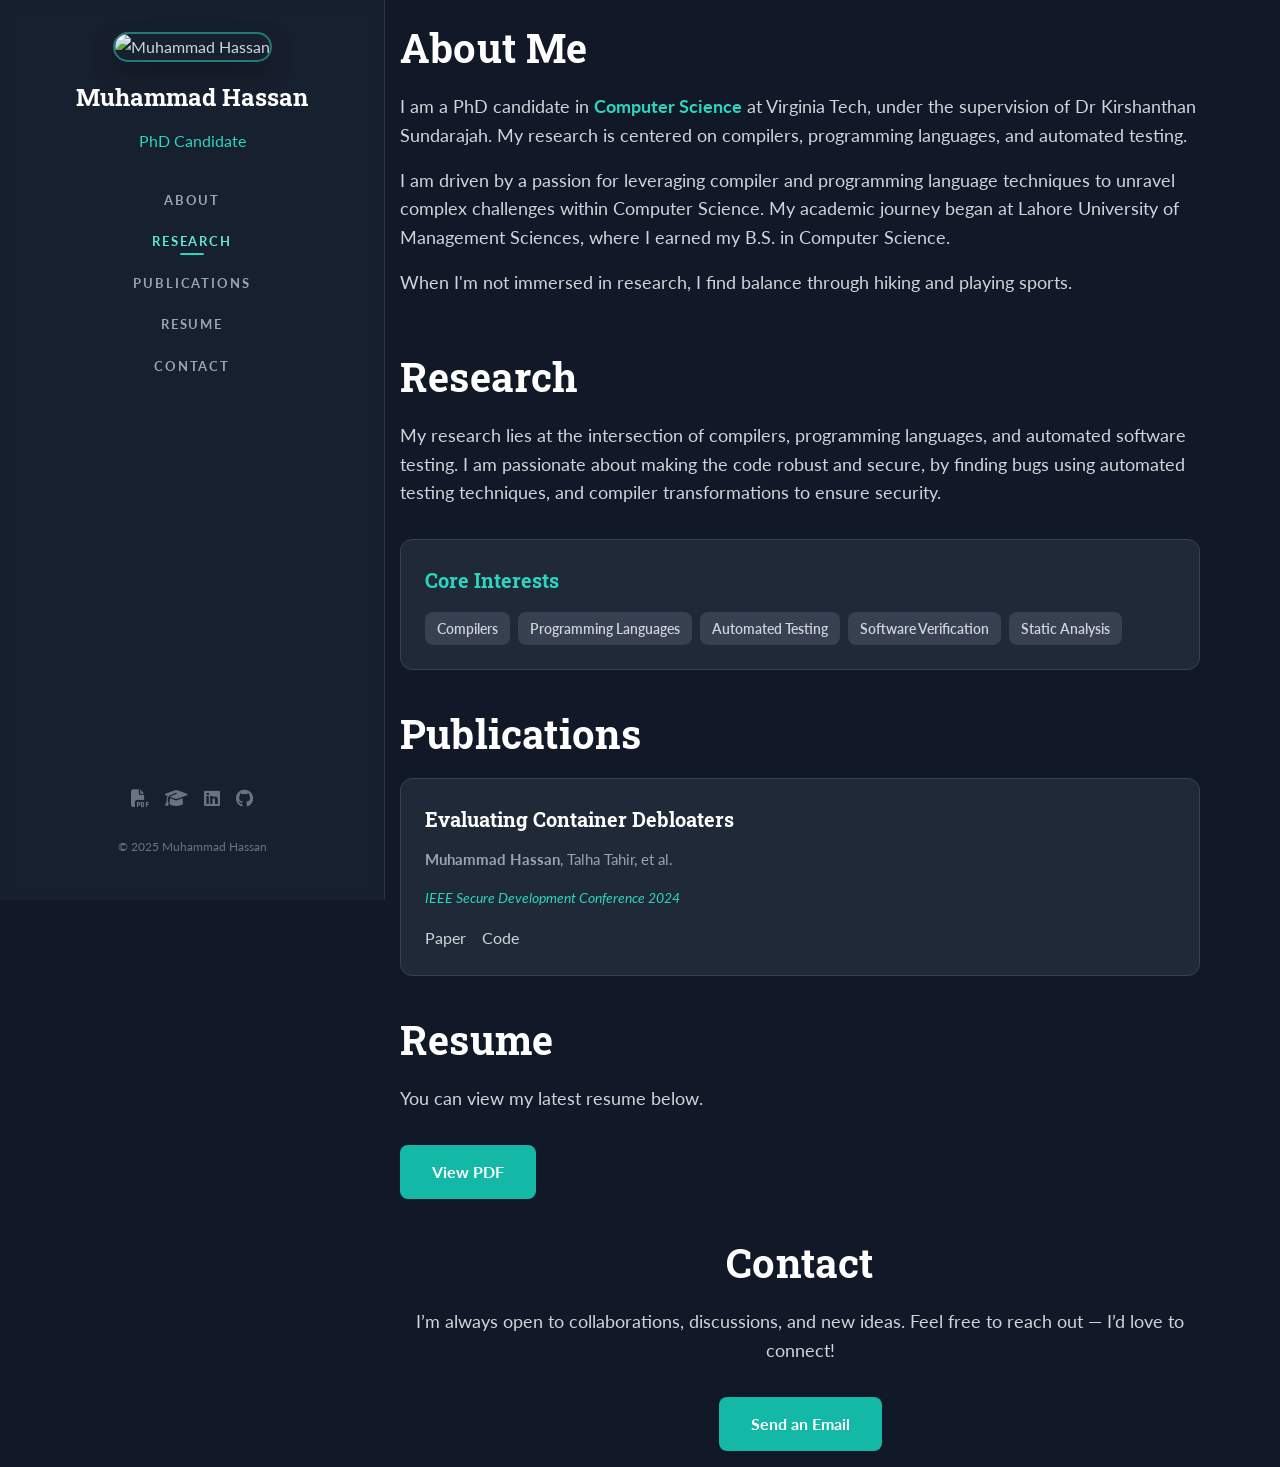
==== index.html @ 59a1cba7 "Updated format" ====
<!DOCTYPE html>
<html lang="en">

<head>
    <meta charset="UTF-8" />
    <meta name="viewport" content="width=device-width, initial-scale=1.0" />
    <title>Muhammad Hassan - PhD Candidate | Alt Design</title>

    <!-- Fonts & Icons -->
    <link rel="preconnect" href="https://fonts.googleapis.com" />
    <link rel="preconnect" href="https://fonts.gstatic.com" crossorigin />
    <link href="https://fonts.googleapis.com/css2?family=Lato:wght@400;700&family=Roboto+Slab:wght@700&display=swap"
        rel="stylesheet" />
    <link rel="stylesheet" href="https://cdnjs.cloudflare.com/ajax/libs/font-awesome/6.4.0/css/all.min.css" />

    <!-- Site CSS -->
    <link rel="stylesheet" href="styles.css" />
</head>

<body class="theme-dark">

    <!-- Sidebar / Header -->
    <aside class="sidebar">
        <div class="sidebar__top">
            <div class="profile">
                <img src="https://placehold.co/256x256/1F2937/9CA3AF?text=You" alt="Muhammad Hassan"
                    class="profile__avatar" />
                <h1 class="profile__name">Muhammad Hassan</h1>
                <p class="profile__title">PhD Candidate</p>
            </div>

            <nav class="nav">
                <ul class="nav__list">
                    <li><a href="#about" class="nav__link">About</a></li>
                    <li><a href="#research" class="nav__link">Research</a></li>
                    <li><a href="#publications" class="nav__link">Publications</a></li>
                    <li><a href="#resume" class="nav__link">Resume</a></li>
                    <li><a href="#contact" class="nav__link">Contact</a></li>
                </ul>
            </nav>
        </div>

        <div class="sidebar__bottom">
            <div class="socials">
                <a href="https://hassanaleem.github.io/resume.pdf" class="socials__link" aria-label="CV" target="_blank"
                    rel="noopener noreferrer"><i class="fas fa-file-pdf"></i></a>
                <a href="https://scholar.google.com/citations?user=fqTwNSYAAAAJ&hl=en" class="socials__link"
                    aria-label="Google Scholar" target="_blank" rel="noopener noreferrer"><i
                        class="fas fa-graduation-cap"></i></a>
                <a href="https://www.linkedin.com/in/hassanaleem1/" class="socials__link" aria-label="LinkedIn"
                    target="_blank" rel="noopener noreferrer"><i class="fab fa-linkedin"></i></a>
                <a href="https://github.com/hassanaleem" class="socials__link" aria-label="GitHub" target="_blank"
                    rel="noopener noreferrer"><i class="fab fa-github"></i></a>
            </div>
            <p class="sidebar__copy">&copy; 2025 Muhammad Hassan</p>
        </div>
    </aside>

    <!-- Mobile Header -->
    <header class="mheader">
        <h1 class="mheader__brand">Muhammad Hassan</h1>
        <button id="mobile-menu-button" class="mheader__toggle" aria-label="Open menu">
            <i class="fas fa-bars"></i>
        </button>
    </header>

    <!-- Mobile Menu -->
    <div id="mobile-menu" class="mmenu">
        <a href="#about" class="mmenu__link">About</a>
        <a href="#research" class="mmenu__link">Research</a>
        <a href="#publications" class="mmenu__link">Publications</a>
        <a href="#resume" class="mmenu__link">Resume</a>
        <a href="#contact" class="mmenu__link">Contact</a>
    </div>

    <!-- Main Content -->
    <main class="main">
        <!-- About Section -->
        <section id="about" class="section">
            <div class="section__content scroll-fade">
                <h2 class="section__title">About Me</h2>
                <div class="prose">
                    <p>
                        I am a PhD candidate in <span class="accent">Computer Science</span> at Virginia Tech, under the
                        supervision of Dr Kirshanthan Sundarajah. My research is centered on compilers,
                        programming languages, and automated testing.
                    </p>
                    <p>
                        I am driven by a passion for leveraging compiler and programming language techniques to unravel
                        complex challenges within Computer Science. My academic journey began at Lahore University of
                        Management Sciences, where I earned my B.S. in Computer Science.
                    </p>
                    <p>
                        When I'm not immersed in research, I find balance through hiking and playing sports.
                    </p>
                </div>
            </div>
        </section>

        <!-- Research Section -->
        <section id="research" class="section">
            <div class="section__content scroll-fade">
                <h2 class="section__title">Research</h2>
                <p class="lede">
                    My research lies at the intersection of compilers, programming languages, and automated software
                    testing. I am passionate about making the code robust and secure, by finding bugs using automated
                    testing techniques, and compiler transformations to ensure security.
                </p>
                <div class="card">
                    <h3 class="card__title">Core Interests</h3>
                    <div class="chips">
                        <span class="chip">Compilers</span>
                        <span class="chip">Programming Languages</span>
                        <span class="chip">Automated Testing</span>
                        <span class="chip">Software Verification</span>
                        <span class="chip">Static Analysis</span>
                    </div>
                </div>
            </div>
        </section>

        <!-- Publications Section -->
        <section id="publications" class="section">
            <div class="section__content scroll-fade">
                <h2 class="section__title">Publications</h2>

                <div class="pub">
                    <h3 class="pub__title">Evaluating Container Debloaters</h3>
                    <p class="pub__authors"><strong>Muhammad Hassan</strong>, Talha Tahir, et&nbsp;al.</p>
                    <p class="pub__venue">IEEE Secure Development Conference 2024</p>
                    <div class="pub__links">
                        <a href="https://www.csl.sri.com/users/gehani/papers/SecDev-2023.Debloat.pdf"
                            class="link">Paper</a>
                        <a href="https://github.com/sprlab/debloat-bench" class="link">Code</a>
                    </div>
                </div>

            </div>
        </section>

        <!-- Resume Section -->
        <section id="resume" class="section">
            <div class="section__content scroll-fade">
                <h2 class="section__title">Resume</h2>

                <p class="lede">You can view my latest resume below.</p>

                <div class="btn-row">
                    <!-- Opens PDF in a new tab -->
                    <a href="https://hassanaleem.github.io/resume.pdf" target="_blank" rel="noopener noreferrer"
                        class="btn btn--primary">View PDF</a>

                </div>
        </section>


        <!-- Contact Section -->
        <section id="contact" class="section">
            <div class="section__content section__content--center scroll-fade">
                <h2 class="section__title">Contact</h2>
                <p class="lede">
                    I’m always open to collaborations, discussions, and new ideas.
                    Feel free to reach out — I’d love to connect! </p>
                <a href="mailto:mhassan01@vt.edu" class="btn btn--primary">Send an Email</a>
            </div>
        </section>
    </main>

    <script src="script.js"></script>
</body>

</html>
---- styles.css ----
/* === Base / Theme === */
:root{
  --gray-900:#111827; --gray-800:#1F2937; --gray-700:#374151; --gray-600:#4B5563;
  --gray-500:#6B7280; --gray-400:#9CA3AF; --gray-300:#D1D5DB; --white:#ffffff;
  --teal-300:#5eead4; --teal-400:#2dd4bf; --teal-500:#14b8a6; --teal-600:#0d9488;
  --radius:0.75rem; --radius-lg:1rem; --shadow:0 10px 25px rgba(0,0,0,.25);
  --transition: all .25s ease;
}

html{ scroll-behavior:smooth; }
body.theme-dark{
  margin:0; color:var(--gray-300); background:var(--gray-900);
  font-family: "Lato", system-ui, -apple-system, Segoe UI, Roboto, sans-serif;
  line-height:1.6;
}

/* Typography */
h1,h2,h3{ font-family:"Roboto Slab", Georgia, serif; color:var(--white); margin:0 0 .75rem; }
.section__title{ font-size:2.25rem; letter-spacing:.2px; }
.lede{ font-size:1.125rem; margin:0 0 2rem; color:var(--gray-300); }
.prose p{ margin:0 0 1rem; font-size:1.125rem; }
.accent{ color:var(--teal-400); font-weight:700; }

/* Links */
a{ color:inherit; text-decoration:none; }
a.link{ color:var(--gray-300); border-bottom:1px solid transparent; transition:var(--transition); }
a.link:hover{ color:var(--white); border-color:var(--gray-300); }

/* Layout */
.main{ padding: 0 1.5rem; }
.section{ padding: 1rem 0; }
.section__content{ max-width: 64rem; margin: 0 auto; }
.section__content--center{ text-align:center; }

/* Sidebar (desktop) */
.sidebar{
  display:none; position:fixed; inset:0 auto 0 0; width:18rem;
  background:rgba(31,41,55,.5); backdrop-filter: blur(6px);
  padding:2rem; z-index:40; border-right:1px solid rgba(55,65,81,.6);
}
.sidebar__top{ display:flex; flex-direction:column; gap:2rem; }
.profile{ text-align:center; }
.profile__avatar{
  width:8rem; height:8rem; object-fit:cover; border-radius:999px;
  box-shadow:var(--shadow); margin:0 auto 1rem; border:2px solid rgba(45,212,191,.5);
}
.profile__name{ font-size:1.5rem; }
.profile__title{ color:var(--teal-400); margin: .25rem 0 0; }
.nav__list{ list-style:none; margin:0; padding:0; display:flex; flex-direction:column; gap:1rem; align-items:center; }
.nav__link{
  color:#9aa4b2; text-transform:uppercase; letter-spacing:.15em; font-weight:700; font-size:.8rem;
  transition:var(--transition);
}
.nav__link:hover{ color:var(--teal-300); }
.sidebar__bottom{ text-align:center; }
.socials{ display:flex; justify-content:center; gap:1rem; }
.socials__link{ color:#6b7280; transition:var(--transition); font-size:1.125rem; }
.socials__link:hover{ color:var(--teal-400); }
.sidebar__copy{ color:#6b7280; font-size:.75rem; margin-top:1.5rem; }

/* Mobile header (shown under md) */
.mheader{
  position:sticky; top:0; z-index:50; display:flex; align-items:center; justify-content:space-between;
  padding:1rem; background:rgba(31,41,55,.8); backdrop-filter: blur(6px);
}
.mheader__brand{ font-size:1.25rem; }
.mheader__toggle{ background:none; border:none; color:var(--gray-300); font-size:1.25rem; cursor:pointer; }

/* Mobile menu overlay */
.mmenu{
  position:fixed; inset:0; display:none; z-index:40;
  background:rgba(17,24,39,.95);
  align-items:center; justify-content:center; gap:2rem; flex-direction:column;
}
.mmenu.is-open{ display:flex; }
.mmenu__link{ color:var(--gray-300); font-size:2rem; transition:var(--transition); }
.mmenu__link:hover{ color:var(--teal-300); }

/* Cards, chips, publications */
.card{
  background:var(--gray-800); border:1px solid var(--gray-700);
  border-radius:var(--radius); padding:1.5rem;
}
.card__title{ color:var(--teal-400); font-size:1.25rem; margin-bottom:1rem; }
.chips{ display:flex; flex-wrap:wrap; gap:.5rem; }
.chip{
  background:var(--gray-700); color:var(--gray-300); font-weight:600; font-size:.9rem;
  padding:.3rem .75rem; border-radius:.5rem;
}

.pub{
  background:var(--gray-800); border:1px solid var(--gray-700);
  border-radius:var(--radius); padding:1.5rem; transition:border-color .25s ease;
}
.pub:hover{ border-color:rgba(45,212,191,.5); }
.pub__title{ font-size:1.25rem; }
.pub__authors{ color:var(--gray-400); margin:.4rem 0; font-size:.95rem; }
.pub__venue{ color:var(--teal-400); font-style:italic; font-size:.9rem; }
.pub__links{ margin-top:1rem; display:flex; gap:1rem; }

/* Buttons */
.btn{
  display:inline-block; font-weight:700; padding:.9rem 2rem; border-radius:.5rem; transition:var(--transition);
}
.btn--primary{
  background:var(--teal-500); color:var(--white);
}
.btn--primary:hover{ background:var(--teal-600); }

/* Scroll fade-in (optional animation hook) */
.scroll-fade{ opacity:1; transform:translateY(0); transition:opacity .6s ease, transform .6s ease; }

/* Responsive */
@media (min-width: 768px){ /* md */
  .sidebar{ display:flex; flex-direction:column; justify-content:space-between; }
  .mheader{ display:none; }
  .main{ margin-left:18rem; padding: 0 3rem; }
}
@media (min-width: 1024px){ /* lg */
  .sidebar{ width:20rem; }
  .main{ margin-left:20rem; padding: 0 5rem; }
  .section__title{ font-size:2.5rem; }
}

/* Active section link */
.nav__link.is-active {
  color: var(--teal-300);
  position: relative;
}
.nav__link.is-active::after {
  content: "";
  position: absolute;
  left: 50%;
  transform: translateX(-50%);
  bottom: -6px;
  width: 24px;
  height: 2px;
  background: var(--teal-400);
  border-radius: 2px;
}
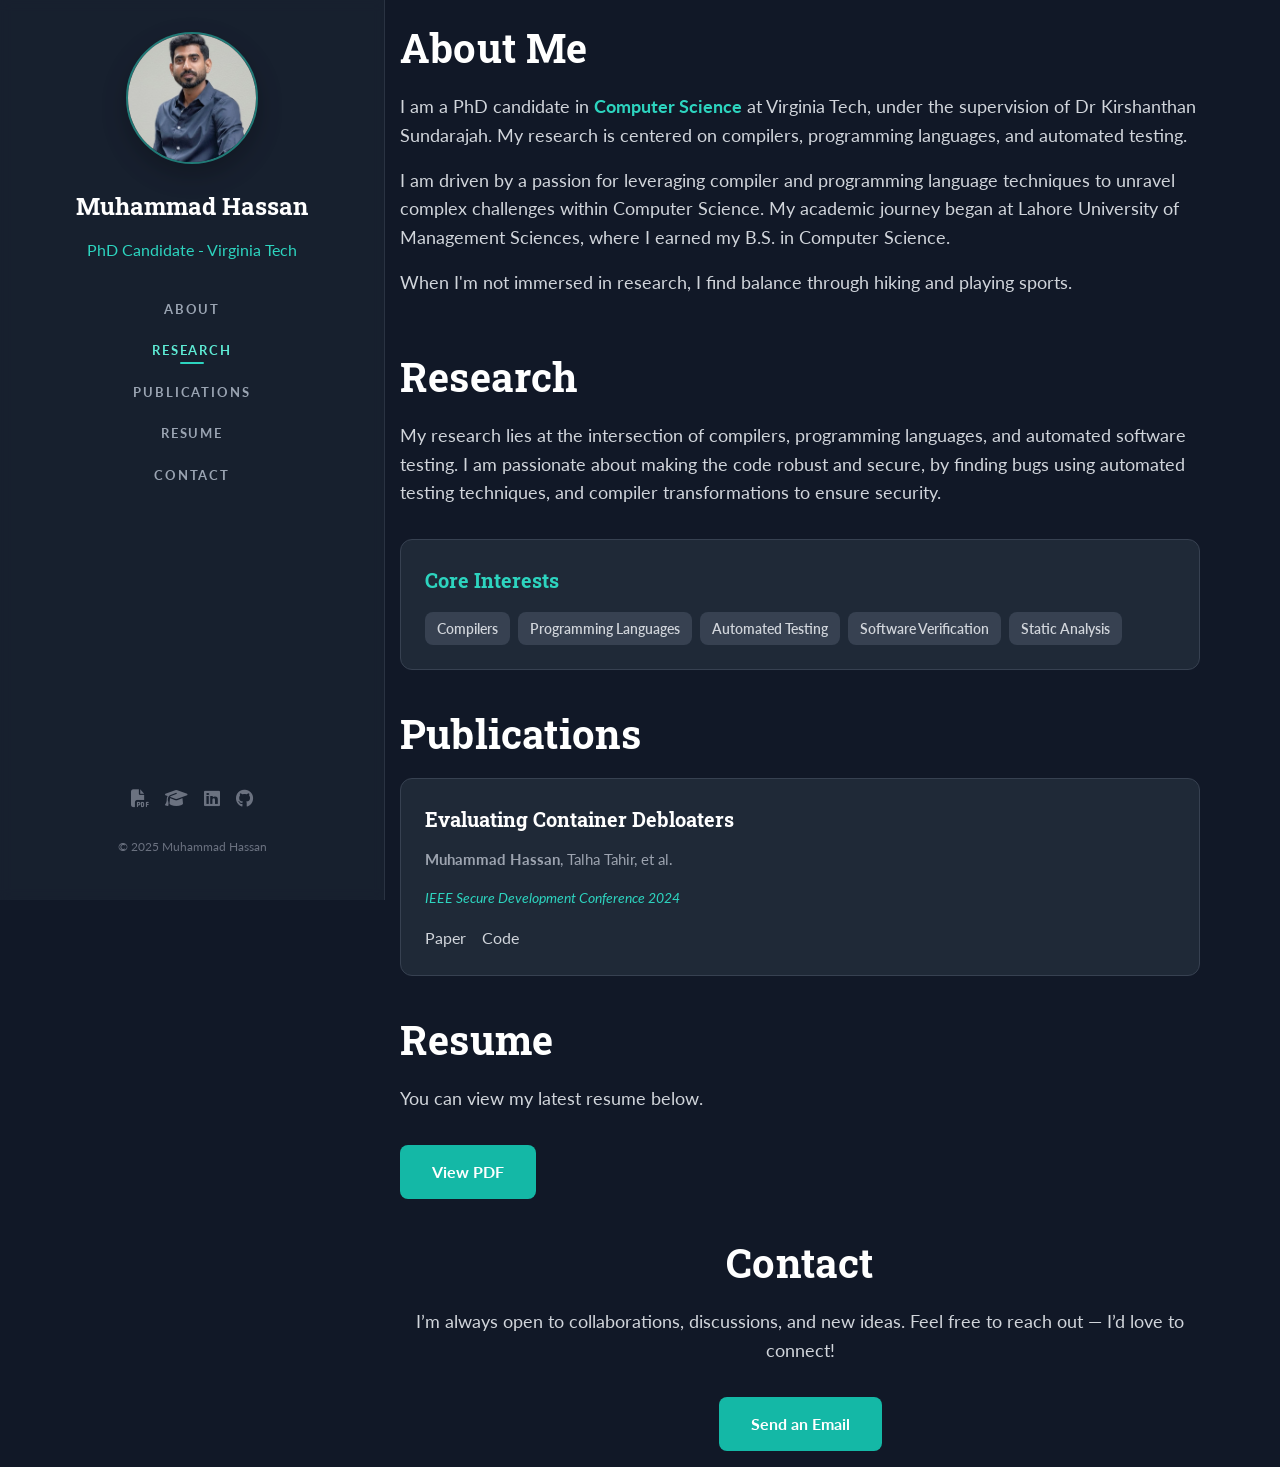
==== commit 912ecef3: "profile pic" ====
--- a/index.html
+++ b/index.html
@@ -23,10 +23,10 @@
     <aside class="sidebar">
         <div class="sidebar__top">
             <div class="profile">
-                <img src="https://placehold.co/256x256/1F2937/9CA3AF?text=You" alt="Muhammad Hassan"
+                <img src="pfp.jpg" alt="Muhammad Hassan"
                     class="profile__avatar" />
                 <h1 class="profile__name">Muhammad Hassan</h1>
-                <p class="profile__title">PhD Candidate</p>
+                <p class="profile__title">PhD Candidate - Virginia Tech</p>
             </div>
 
             <nav class="nav">
@@ -42,7 +42,7 @@
 
         <div class="sidebar__bottom">
             <div class="socials">
-                <a href="https://hassanaleem.github.io/resume.pdf" class="socials__link" aria-label="CV" target="_blank"
+                <a href="resume.pdf" class="socials__link" aria-label="CV" target="_blank"
                     rel="noopener noreferrer"><i class="fas fa-file-pdf"></i></a>
                 <a href="https://scholar.google.com/citations?user=fqTwNSYAAAAJ&hl=en" class="socials__link"
                     aria-label="Google Scholar" target="_blank" rel="noopener noreferrer"><i
@@ -147,7 +147,7 @@
 
                 <div class="btn-row">
                     <!-- Opens PDF in a new tab -->
-                    <a href="https://hassanaleem.github.io/resume.pdf" target="_blank" rel="noopener noreferrer"
+                    <a href="resume.pdf" target="_blank" rel="noopener noreferrer"
                         class="btn btn--primary">View PDF</a>
 
                 </div>
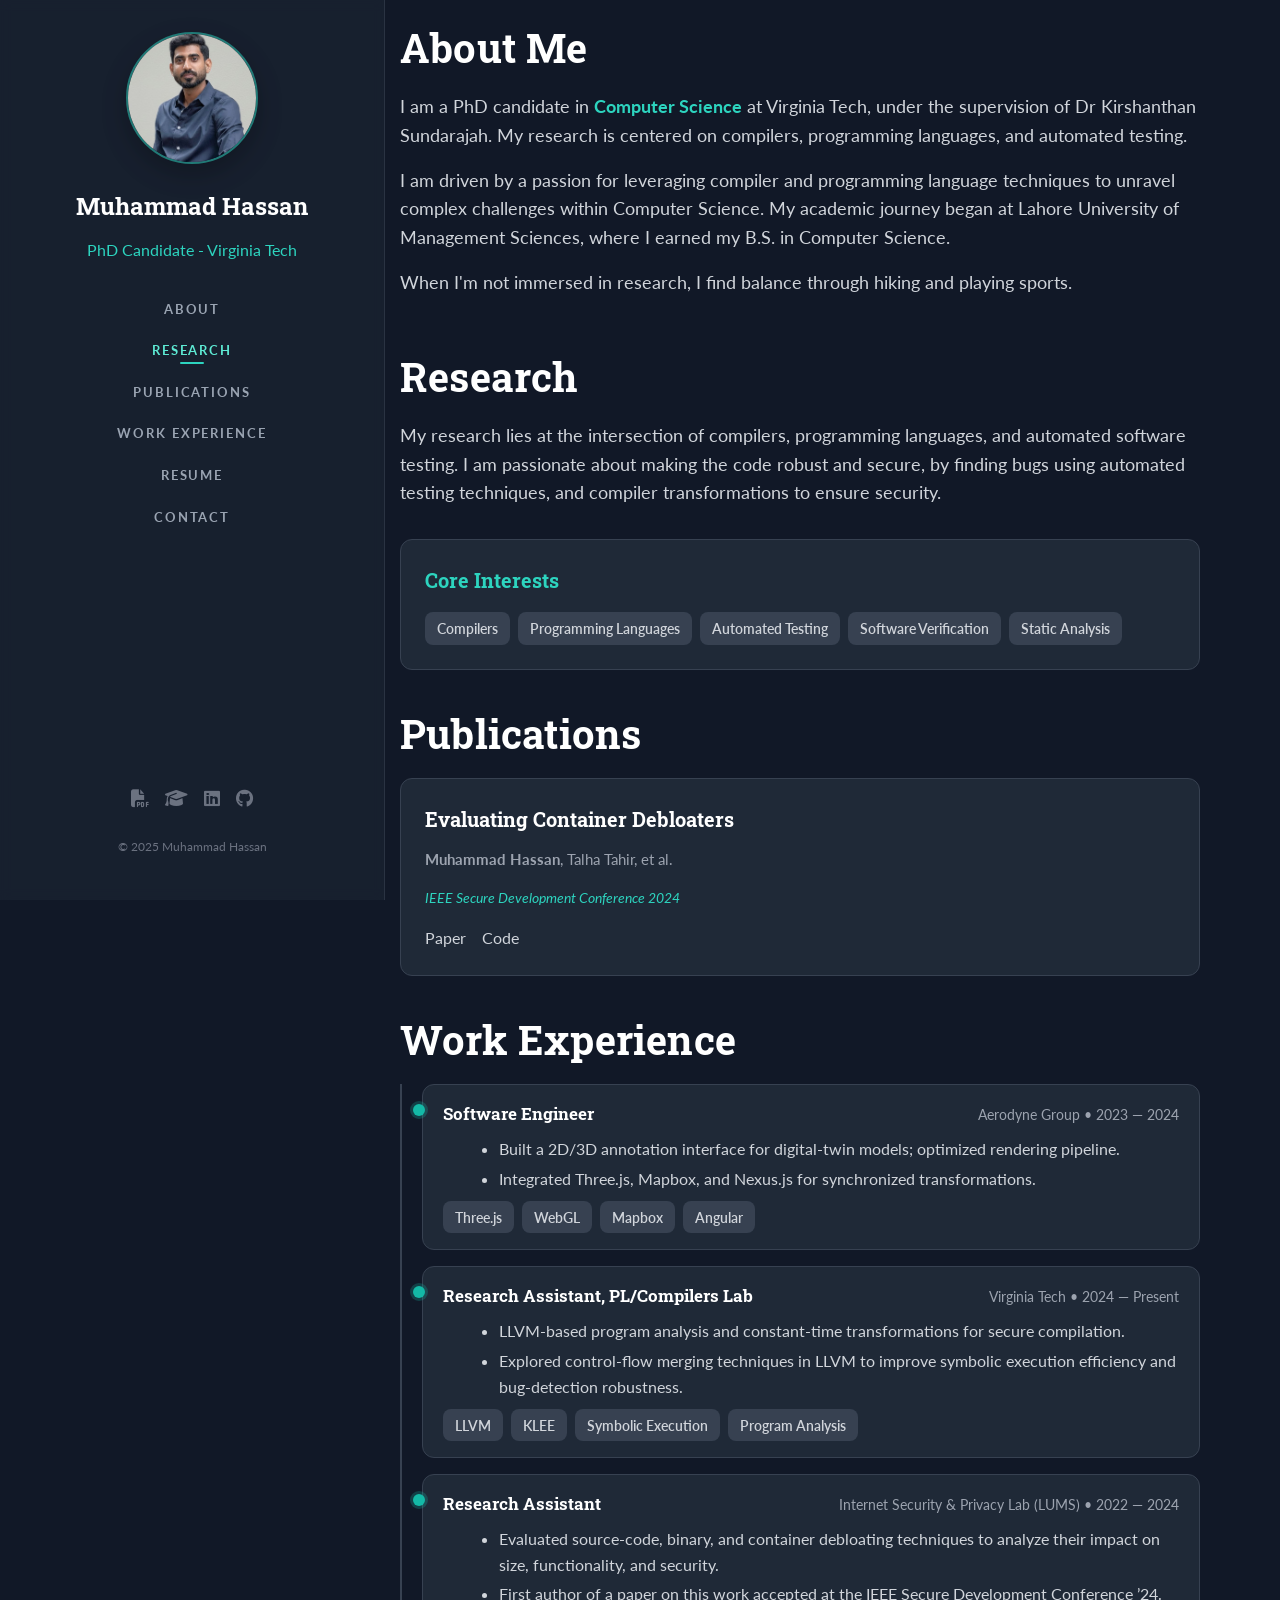
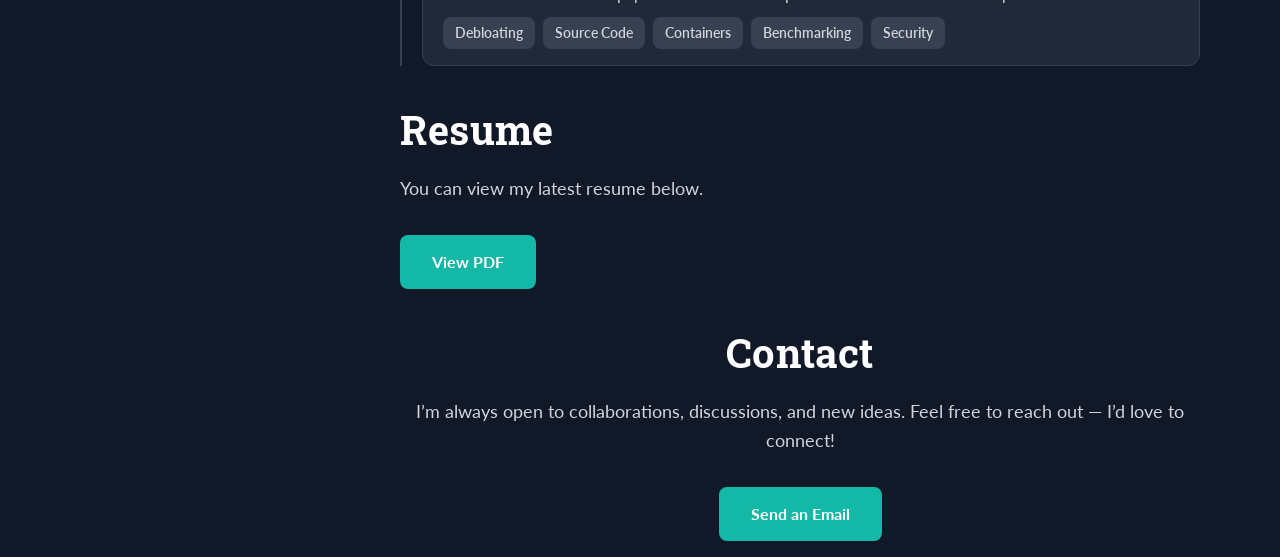
==== commit aa692f79: "work experience" ====
--- a/index.html
+++ b/index.html
@@ -23,8 +23,7 @@
     <aside class="sidebar">
         <div class="sidebar__top">
             <div class="profile">
-                <img src="pfp.jpg" alt="Muhammad Hassan"
-                    class="profile__avatar" />
+                <img src="pfp.jpg" alt="Muhammad Hassan" class="profile__avatar" />
                 <h1 class="profile__name">Muhammad Hassan</h1>
                 <p class="profile__title">PhD Candidate - Virginia Tech</p>
             </div>
@@ -34,6 +33,7 @@
                     <li><a href="#about" class="nav__link">About</a></li>
                     <li><a href="#research" class="nav__link">Research</a></li>
                     <li><a href="#publications" class="nav__link">Publications</a></li>
+                    <li><a href="#experience" class="nav__link">Work Experience</a></li>
                     <li><a href="#resume" class="nav__link">Resume</a></li>
                     <li><a href="#contact" class="nav__link">Contact</a></li>
                 </ul>
@@ -42,8 +42,8 @@
 
         <div class="sidebar__bottom">
             <div class="socials">
-                <a href="resume.pdf" class="socials__link" aria-label="CV" target="_blank"
-                    rel="noopener noreferrer"><i class="fas fa-file-pdf"></i></a>
+                <a href="resume.pdf" class="socials__link" aria-label="CV" target="_blank" rel="noopener noreferrer"><i
+                        class="fas fa-file-pdf"></i></a>
                 <a href="https://scholar.google.com/citations?user=fqTwNSYAAAAJ&hl=en" class="socials__link"
                     aria-label="Google Scholar" target="_blank" rel="noopener noreferrer"><i
                         class="fas fa-graduation-cap"></i></a>
@@ -69,6 +69,7 @@
         <a href="#about" class="mmenu__link">About</a>
         <a href="#research" class="mmenu__link">Research</a>
         <a href="#publications" class="mmenu__link">Publications</a>
+        <a href="#work-experience" class="mmenu__link">Work Experience</a>
         <a href="#resume" class="mmenu__link">Resume</a>
         <a href="#contact" class="mmenu__link">Contact</a>
     </div>
@@ -138,6 +139,79 @@
             </div>
         </section>
 
+        <!-- Work Experience Section -->
+        <section id="experience" class="section">
+            <div class="section__content scroll-fade">
+                <h2 class="section__title">Work Experience</h2>
+
+                <div class="timeline">
+                    <!-- Item 3 -->
+                    <article class="xp">
+                        <header class="xp__header">
+                            <h3 class="xp__role">Software Engineer</h3>
+                            <span class="xp__meta">Aerodyne Group • 2023 — 2024</span>
+                        </header>
+                        <ul class="xp__bullets">
+                            <li>Built a 2D/3D annotation interface for digital-twin models; optimized rendering
+                                pipeline.
+                            </li>
+                            <li>Integrated Three.js, Mapbox, and Nexus.js for synchronized transformations.</li>
+                        </ul>
+                        <div class="xp__tags">
+                            <span class="chip">Three.js</span><span class="chip">WebGL</span><span
+                                class="chip">Mapbox</span><span class="chip">Angular</span>
+                        </div>
+                    </article>
+
+                    <!-- Item 1 -->
+                    <article class="xp">
+                        <header class="xp__header">
+                            <h3 class="xp__role">Research Assistant, PL/Compilers Lab</h3>
+                            <span class="xp__meta">Virginia Tech • 2024 — Present</span>
+                        </header>
+                        <ul class="xp__bullets">
+                            <li>LLVM-based program analysis and constant-time transformations for secure compilation.
+                            </li>
+                            <li>Explored control-flow merging techniques in LLVM to improve symbolic execution
+                                efficiency and bug-detection robustness.</li>
+                        </ul>
+                        <div class="xp__tags">
+                            <span class="chip">LLVM</span>
+                            <span class="chip">KLEE</span>
+                            <span class="chip">Symbolic Execution</span>
+                            <span class="chip">Program
+                                Analysis</span>
+                        </div>
+                    </article>
+
+                    <article class="xp">
+                        <header class="xp__header">
+                            <h3 class="xp__role">Research Assistant</h3>
+                            <span class="xp__meta">Internet Security & Privacy Lab (LUMS) • 2022 — 2024</span>
+                        </header>
+
+                        <ul class="xp__bullets">
+                            <li>Evaluated source-code, binary, and container debloating techniques to analyze their
+                                impact on size, functionality, and security.</li>
+                            <li>First author of a paper on this work accepted at the IEEE Secure Development Conference
+                                ’24.</li>
+                        </ul>
+
+                        <div class="xp__tags">
+                            <span class="chip">Debloating</span>
+                            <span class="chip">Source Code</span>
+                            <span class="chip">Containers</span>
+                            <span class="chip">Benchmarking</span>
+                            <span class="chip">Security</span>
+                        </div>
+                    </article>
+
+
+                </div>
+            </div>
+        </section>
+
+
         <!-- Resume Section -->
         <section id="resume" class="section">
             <div class="section__content scroll-fade">
@@ -147,8 +221,7 @@
 
                 <div class="btn-row">
                     <!-- Opens PDF in a new tab -->
-                    <a href="resume.pdf" target="_blank" rel="noopener noreferrer"
-                        class="btn btn--primary">View PDF</a>
+                    <a href="resume.pdf" target="_blank" rel="noopener noreferrer" class="btn btn--primary">View PDF</a>
 
                 </div>
         </section>
--- a/styles.css
+++ b/styles.css
@@ -138,3 +138,33 @@
   background: var(--teal-400);
   border-radius: 2px;
 }
+
+
+/* Work Experience / Timeline */
+.timeline{
+  display:flex; flex-direction:column; gap:1rem;
+  border-left:2px solid var(--gray-700);
+  padding-left:1.25rem;
+}
+.xp{
+  position:relative;
+  background:var(--gray-800);
+  border:1px solid var(--gray-700);
+  border-radius:var(--radius);
+  padding:1rem 1.25rem;
+}
+.xp::before{
+  content:"";
+  position:absolute; left:-0.6rem; top:1.15rem;
+  width:0.75rem; height:0.75rem; border-radius:999px;
+  background:var(--teal-500);
+  box-shadow:0 0 0 3px rgba(20,184,166,.25);
+}
+.xp__header{
+  display:flex; align-items:baseline; justify-content:space-between; gap:.5rem; flex-wrap:wrap;
+}
+.xp__role{ font-size:1.05rem; color:var(--white); margin:0; }
+.xp__meta{ color:var(--gray-400); font-size:.9rem; }
+.xp__bullets{ margin:.5rem 0 0 1rem; }
+.xp__bullets li{ margin:.25rem 0; }
+.xp__tags{ margin-top:.6rem; display:flex; gap:.5rem; flex-wrap:wrap; }
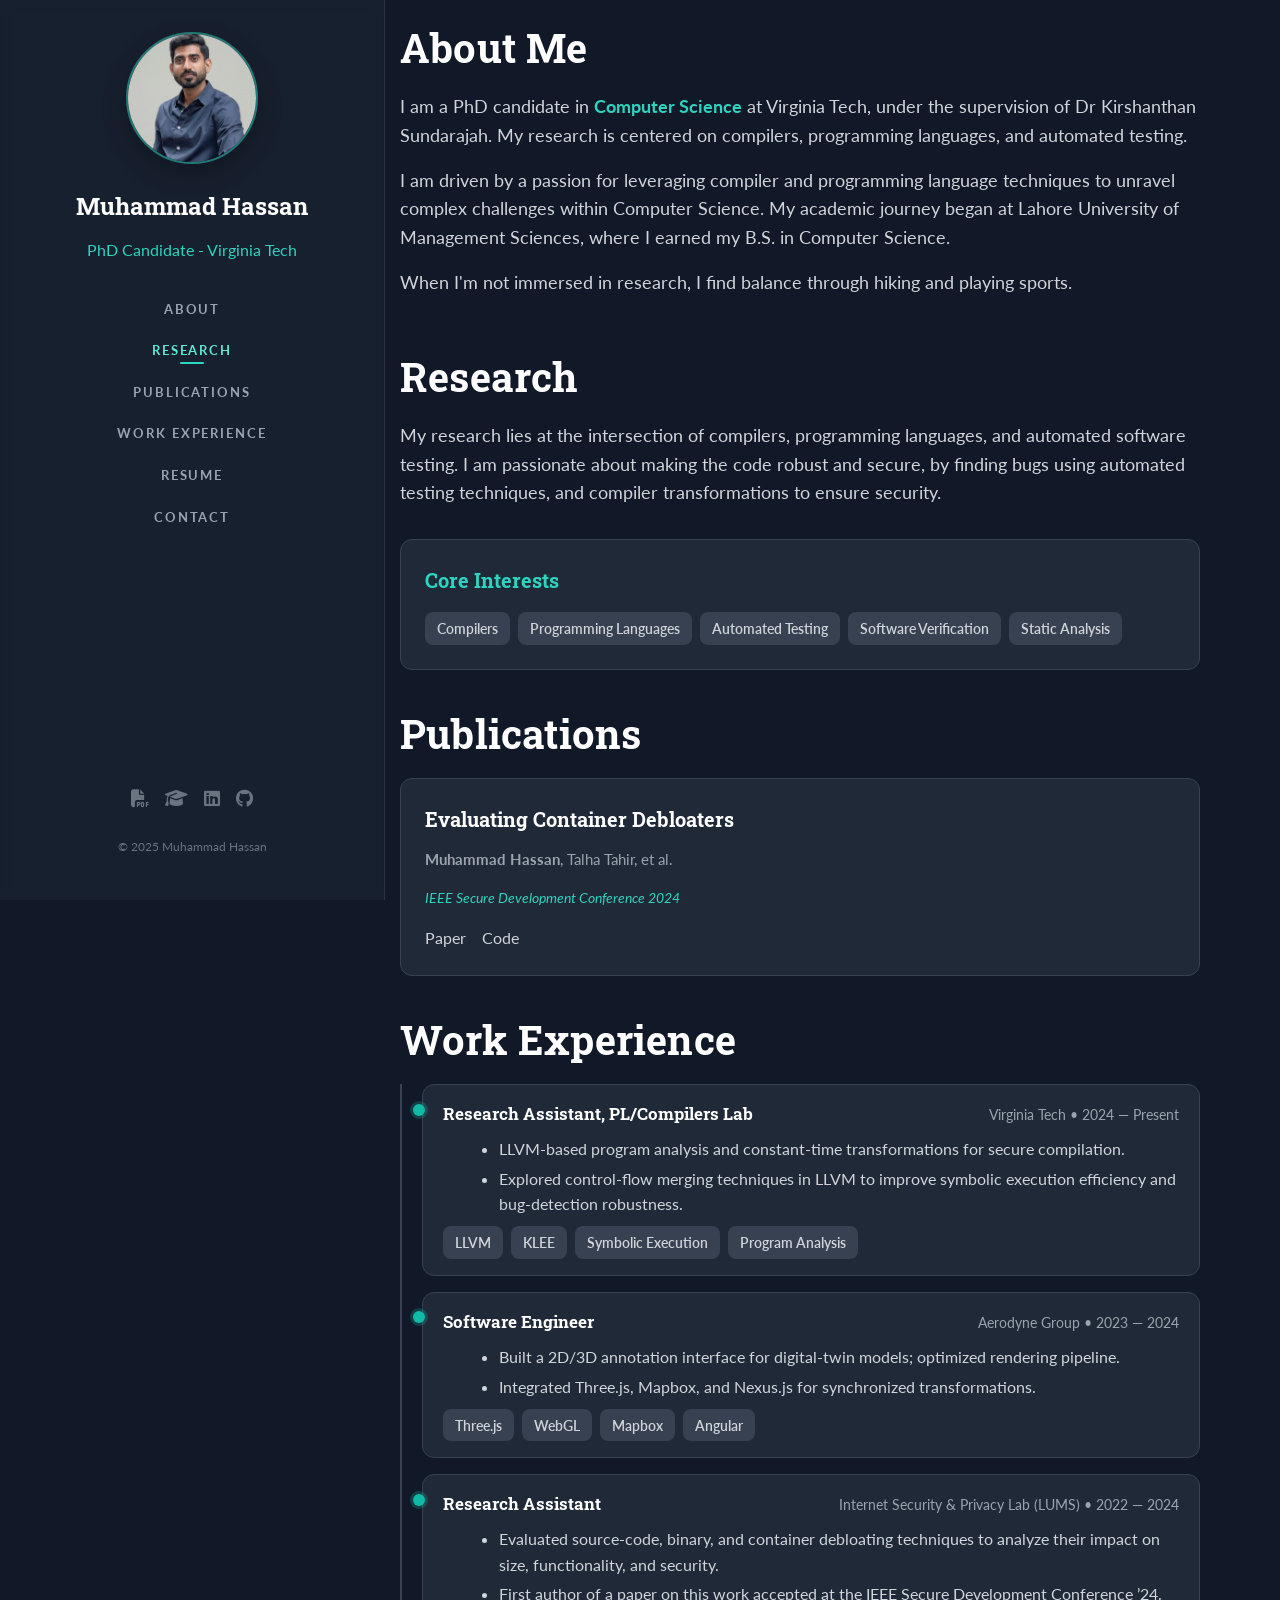
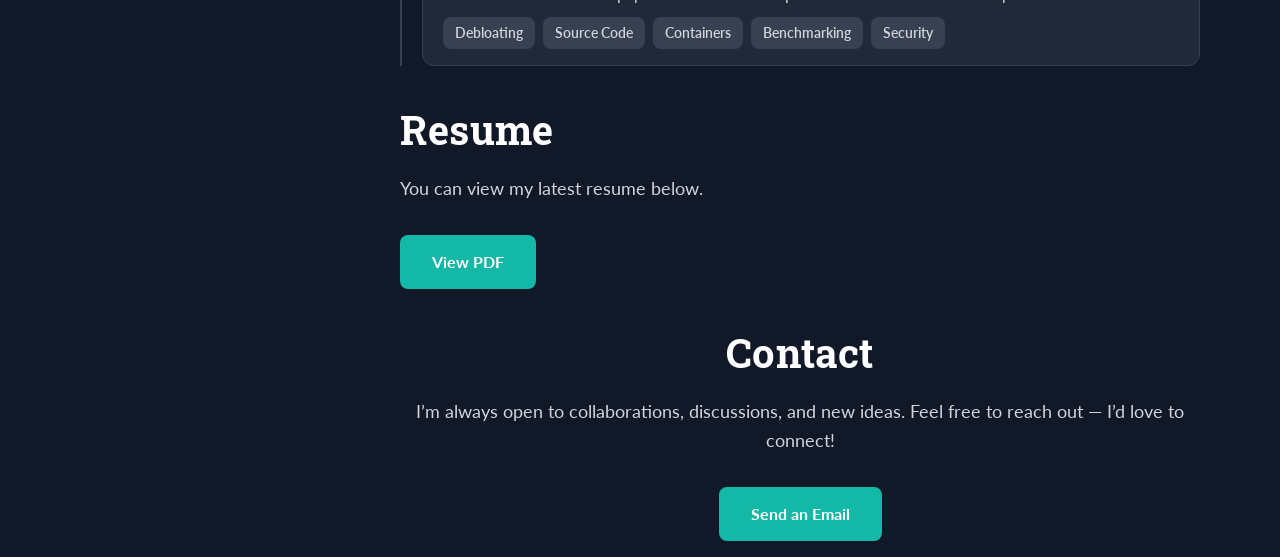
==== commit 9f6fbc7c: "ordering experience" ====
--- a/index.html
+++ b/index.html
@@ -145,24 +145,6 @@
                 <h2 class="section__title">Work Experience</h2>
 
                 <div class="timeline">
-                    <!-- Item 3 -->
-                    <article class="xp">
-                        <header class="xp__header">
-                            <h3 class="xp__role">Software Engineer</h3>
-                            <span class="xp__meta">Aerodyne Group • 2023 — 2024</span>
-                        </header>
-                        <ul class="xp__bullets">
-                            <li>Built a 2D/3D annotation interface for digital-twin models; optimized rendering
-                                pipeline.
-                            </li>
-                            <li>Integrated Three.js, Mapbox, and Nexus.js for synchronized transformations.</li>
-                        </ul>
-                        <div class="xp__tags">
-                            <span class="chip">Three.js</span><span class="chip">WebGL</span><span
-                                class="chip">Mapbox</span><span class="chip">Angular</span>
-                        </div>
-                    </article>
-
                     <!-- Item 1 -->
                     <article class="xp">
                         <header class="xp__header">
@@ -184,6 +166,25 @@
                         </div>
                     </article>
 
+                    <!-- Item 3 -->
+                    <article class="xp">
+                        <header class="xp__header">
+                            <h3 class="xp__role">Software Engineer</h3>
+                            <span class="xp__meta">Aerodyne Group • 2023 — 2024</span>
+                        </header>
+                        <ul class="xp__bullets">
+                            <li>Built a 2D/3D annotation interface for digital-twin models; optimized rendering
+                                pipeline.
+                            </li>
+                            <li>Integrated Three.js, Mapbox, and Nexus.js for synchronized transformations.</li>
+                        </ul>
+                        <div class="xp__tags">
+                            <span class="chip">Three.js</span><span class="chip">WebGL</span><span
+                                class="chip">Mapbox</span><span class="chip">Angular</span>
+                        </div>
+                    </article>
+
+
                     <article class="xp">
                         <header class="xp__header">
                             <h3 class="xp__role">Research Assistant</h3>
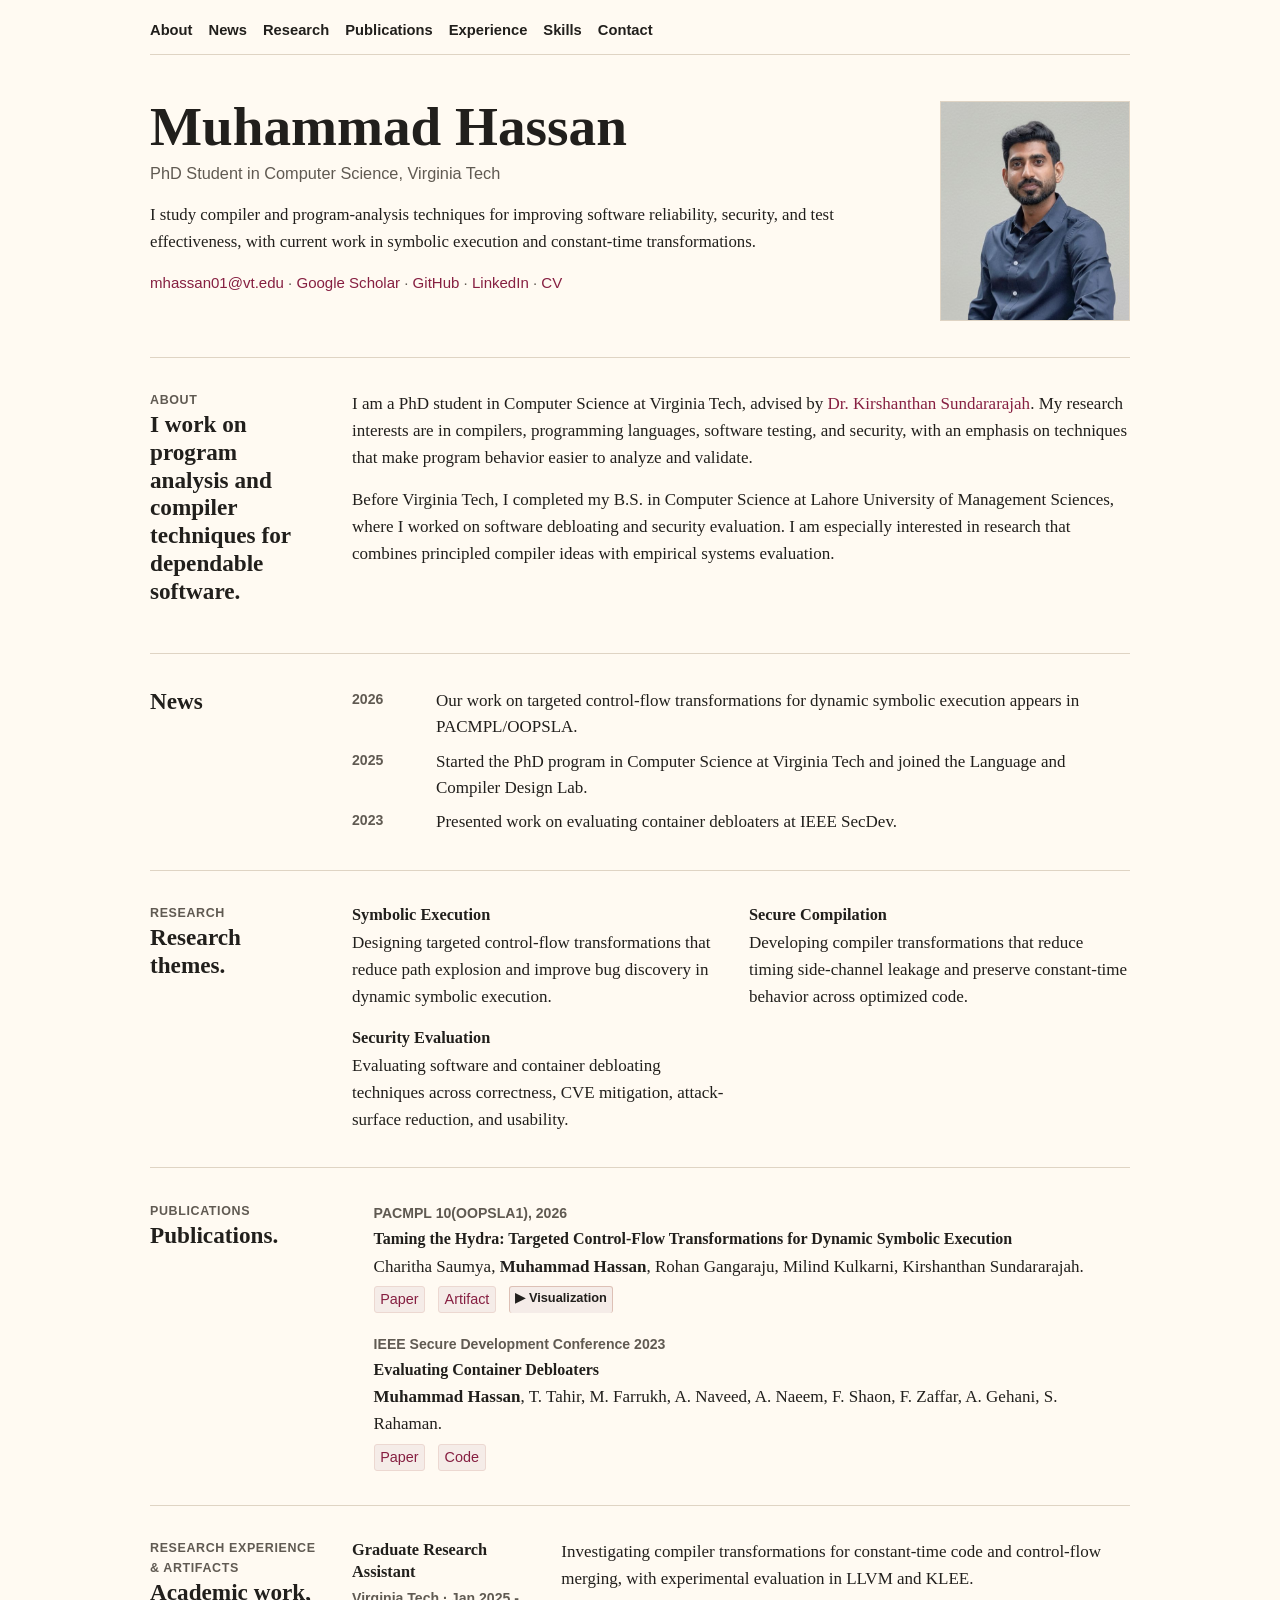
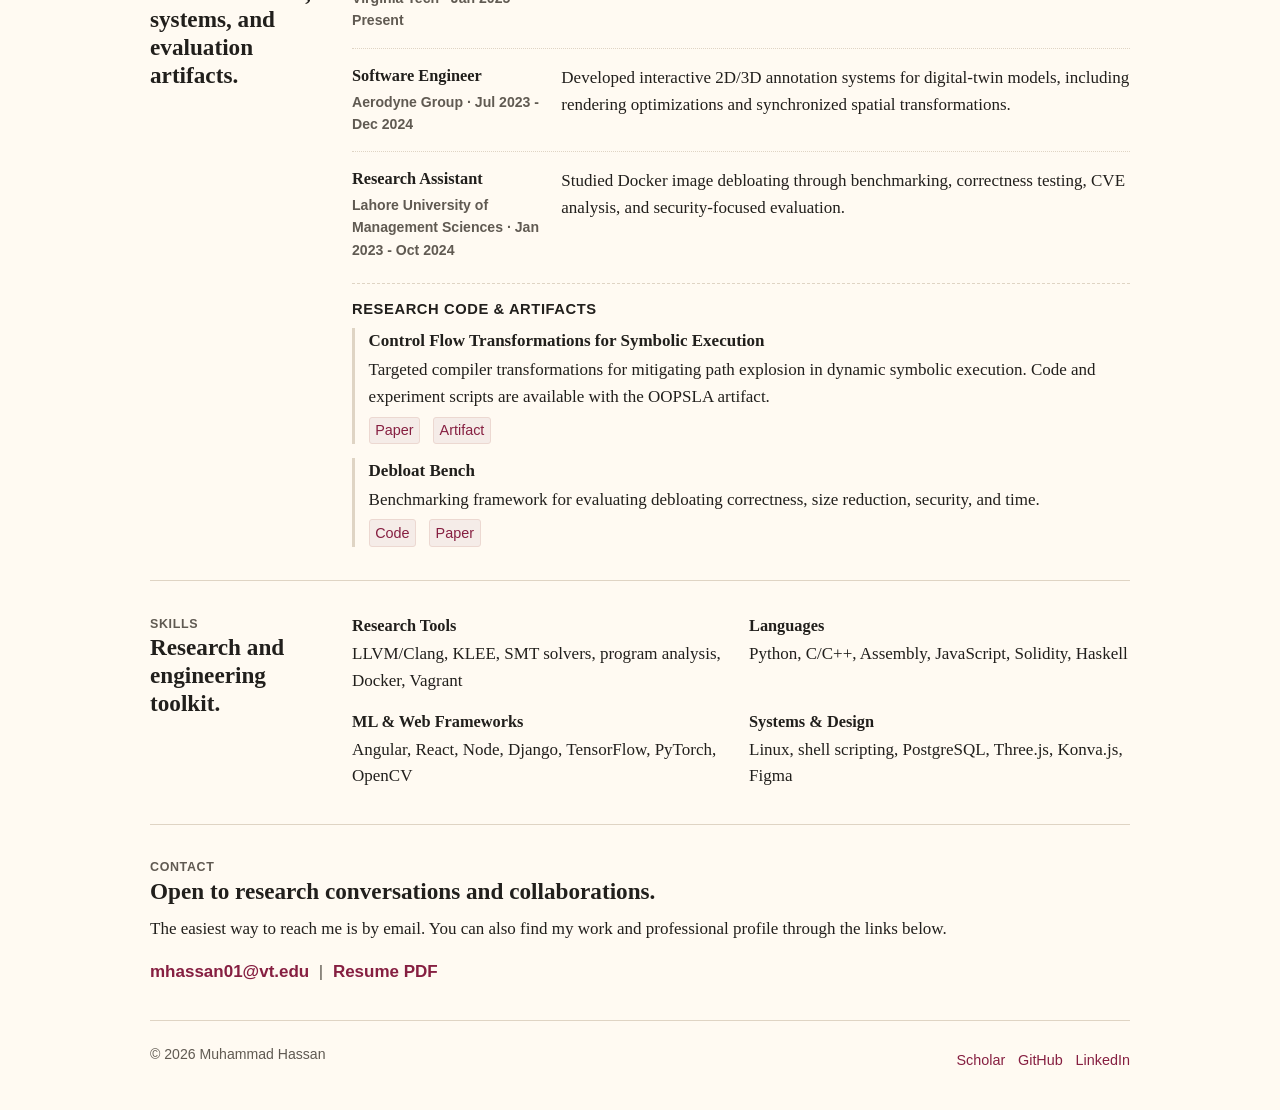
==== commit 8c64318b: "Updated Webpage" ====
--- a/index.html
+++ b/index.html
@@ -4,243 +4,294 @@
 <head>
     <meta charset="UTF-8" />
     <meta name="viewport" content="width=device-width, initial-scale=1.0" />
-    <title>Muhammad Hassan - PhD Candidate | Alt Design</title>
-
-    <!-- Fonts & Icons -->
+    <meta name="description"
+        content="Muhammad Hassan is a PhD student in Computer Science at Virginia Tech working on compilers, program analysis, symbolic execution, and software testing." />
+    <title>Muhammad Hassan | PhD Student in Computer Science</title>
     <link rel="preconnect" href="https://fonts.googleapis.com" />
     <link rel="preconnect" href="https://fonts.gstatic.com" crossorigin />
-    <link href="https://fonts.googleapis.com/css2?family=Lato:wght@400;700&family=Roboto+Slab:wght@700&display=swap"
+    <link
+        href="https://fonts.googleapis.com/css2?family=Inter:wght@400;500;600;700;800&family=Lora:wght@500;600;700&display=swap"
         rel="stylesheet" />
-    <link rel="stylesheet" href="https://cdnjs.cloudflare.com/ajax/libs/font-awesome/6.4.0/css/all.min.css" />
-
-    <!-- Site CSS -->
     <link rel="stylesheet" href="styles.css" />
 </head>
 
-<body class="theme-dark">
-
-    <!-- Sidebar / Header -->
-    <aside class="sidebar">
-        <div class="sidebar__top">
-            <div class="profile">
-                <img src="pfp.jpg" alt="Muhammad Hassan" class="profile__avatar" />
-                <h1 class="profile__name">Muhammad Hassan</h1>
-                <p class="profile__title">PhD Candidate - Virginia Tech</p>
-            </div>
-
-            <nav class="nav">
-                <ul class="nav__list">
-                    <li><a href="#about" class="nav__link">About</a></li>
-                    <li><a href="#research" class="nav__link">Research</a></li>
-                    <li><a href="#publications" class="nav__link">Publications</a></li>
-                    <li><a href="#experience" class="nav__link">Work Experience</a></li>
-                    <li><a href="#resume" class="nav__link">Resume</a></li>
-                    <li><a href="#contact" class="nav__link">Contact</a></li>
+<body>
+    <a class="skip-link" href="#main">Skip to content</a>
+
+    <header class="site-header">
+        <a class="brand" href="#top" aria-label="Muhammad Hassan home">
+            <span class="brand__mark">MH</span>
+            <span>Muhammad Hassan</span>
+        </a>
+        <nav class="site-nav" id="site-nav" aria-label="Primary navigation">
+            <a href="#about">About</a>
+            <a href="#news">News</a>
+            <a href="#research">Research</a>
+            <a href="#publications">Publications</a>
+            <a href="#experience">Experience</a>
+            <a href="#skills">Skills</a>
+            <a href="#contact">Contact</a>
+        </nav>
+    </header>
+
+    <main id="main">
+        <section class="hero" id="top" aria-labelledby="hero-title">
+            <div class="hero__content">
+                <h1 id="hero-title">Muhammad Hassan</h1>
+                <p class="academic-title">
+                    PhD Student in Computer Science, Virginia Tech
+                </p>
+                <p class="hero__lede">
+                    I study compiler and program-analysis techniques for improving software reliability, security, and
+                    test effectiveness, with current work in symbolic execution and constant-time transformations.
+                </p>
+                <p class="contact-line">
+                    <a href="mailto:mhassan01@vt.edu">mhassan01@vt.edu</a> ·
+                    <a href="https://scholar.google.com/citations?user=fqTwNSYAAAAJ&hl=en" target="_blank"
+                        rel="noopener noreferrer">Google Scholar</a> ·
+                    <a href="https://github.com/hassanaleem" target="_blank" rel="noopener noreferrer">GitHub</a> ·
+                    <a href="https://www.linkedin.com/in/hassanaleem1/" target="_blank"
+                        rel="noopener noreferrer">LinkedIn</a> ·
+                    <a href="resume.pdf" target="_blank" rel="noopener noreferrer">CV</a>
+                </p>
+            </div>
+            <aside class="hero-card" aria-label="Profile photo">
+                <img src="pfp.jpg" alt="Portrait of Muhammad Hassan" class="profile-photo" />
+            </aside>
+        </section>
+
+        <section class="section" id="about" aria-labelledby="about-title">
+            <div class="section__header">
+                <p class="eyebrow">About</p>
+                <h2 id="about-title">I work on program analysis and compiler techniques for dependable software.</h2>
+            </div>
+            <div class="section__body prose">
+                <p>
+                    I am a PhD student in Computer Science at Virginia Tech, advised by
+                    <a href="https://kirshanthans.github.io/" target="_blank" rel="noopener noreferrer">Dr.
+                        Kirshanthan Sundararajah</a>.
+                    My research interests are in compilers, programming languages, software testing, and security, with
+                    an emphasis on techniques that make program behavior easier to analyze and validate.
+                </p>
+                <p>
+                    Before Virginia Tech, I completed my B.S. in Computer Science at Lahore University of Management
+                    Sciences, where I worked on software debloating and security evaluation. I am especially interested
+                    in research that combines principled compiler ideas with empirical systems evaluation.
+                </p>
+            </div>
+        </section>
+
+        <section class="section" id="news" aria-labelledby="news-title">
+            <div class="section__header">
+                <h2 id="news-title">News</h2>
+            </div>
+            <div class="section__body">
+                <ul class="news-list">
+                    <li>
+                        <span>2026</span>
+                        Our work on targeted control-flow transformations for dynamic symbolic execution appears in
+                        PACMPL/OOPSLA.
+                    </li>
+                    <li>
+                        <span>2025</span>
+                        Started the PhD program in Computer Science at Virginia Tech and joined the Language and
+                        Compiler Design Lab.
+                    </li>
+                    <li>
+                        <span>2023</span>
+                        Presented work on evaluating container debloaters at IEEE SecDev.
+                    </li>
                 </ul>
-            </nav>
+            </div>
+        </section>
+
+        <section class="section" id="research" aria-labelledby="research-title">
+            <div class="section__header">
+                <p class="eyebrow">Research</p>
+                <h2 id="research-title">Research themes.</h2>
+            </div>
+            <div class="research-grid">
+                <article class="panel">
+                    <h3>Symbolic Execution</h3>
+                    <p>
+                        Designing targeted control-flow transformations that reduce path explosion and improve bug
+                        discovery in dynamic symbolic execution.
+                    </p>
+                </article>
+                <article class="panel">
+                    <h3>Secure Compilation</h3>
+                    <p>
+                        Developing compiler transformations that reduce timing side-channel leakage and preserve
+                        constant-time behavior across optimized code.
+                    </p>
+                </article>
+                <article class="panel">
+                    <h3>Security Evaluation</h3>
+                    <p>
+                        Evaluating software and container debloating techniques across correctness, CVE mitigation,
+                        attack-surface reduction, and usability.
+                    </p>
+                </article>
+            </div>
+        </section>
+
+        <section class="section" id="publications" aria-labelledby="publications-title">
+            <div class="section__header">
+                <p class="eyebrow">Publications</p>
+                <h2 id="publications-title">Publications.</h2>
+            </div>
+            <ol class="publication-list">
+                <article class="publication">
+                    <p class="publication__venue">PACMPL 10(OOPSLA1), 2026</p>
+                    <h3>Taming the Hydra: Targeted Control-Flow Transformations for Dynamic Symbolic Execution</h3>
+                    <p>
+                        Charitha Saumya, <strong>Muhammad Hassan</strong>, Rohan Gangaraju, Milind Kulkarni,
+                        Kirshanthan Sundararajah.
+                    </p>
+                    <div class="inline-links">
+                        <a href="https://dl.acm.org/doi/10.1145/3798202" target="_blank"
+                            rel="noopener noreferrer">Paper</a>
+                        <a href="https://github.com/hassanaleem/CFMSE-OOPSLA26-Artifact" target="_blank"
+                            rel="noopener noreferrer">Artifact</a>
+                        <a href="viz-merge.html" class="viz-link">▶ Visualization</a>
+                    </div>
+                </article>
+                <article class="publication">
+                    <p class="publication__venue">IEEE Secure Development Conference 2023</p>
+                    <h3>Evaluating Container Debloaters</h3>
+                    <p>
+                        <strong>Muhammad Hassan</strong>, T. Tahir, M. Farrukh, A. Naveed, A. Naeem, F. Shaon,
+                        F. Zaffar, A. Gehani, S. Rahaman.
+                    </p>
+                    <div class="inline-links">
+                        <a href="https://www.csl.sri.com/users/gehani/papers/SecDev-2023.Debloat.pdf" target="_blank"
+                            rel="noopener noreferrer">Paper</a>
+                        <a href="https://github.com/sprlab/debloat-bench" target="_blank"
+                            rel="noopener noreferrer">Code</a>
+                    </div>
+                </article>
+            </ol>
+        </section>
+
+        <section class="section section--split" id="experience" aria-labelledby="experience-title">
+            <div class="section__header">
+                <p class="eyebrow">Research Experience & Artifacts</p>
+                <h2 id="experience-title">Academic work, systems, and evaluation artifacts.</h2>
+            </div>
+            <div class="experience-body">
+                <div class="timeline">
+                    <article class="timeline-item">
+                        <div>
+                            <h3>Graduate Research Assistant</h3>
+                            <p class="meta">Virginia Tech · Jan 2025 - Present</p>
+                        </div>
+                        <p>
+                            Investigating compiler transformations for constant-time code and control-flow merging, with
+                            experimental evaluation in LLVM and KLEE.
+                        </p>
+                    </article>
+                    <article class="timeline-item">
+                        <div>
+                            <h3>Software Engineer</h3>
+                            <p class="meta">Aerodyne Group · Jul 2023 - Dec 2024</p>
+                        </div>
+                        <p>
+                            Developed interactive 2D/3D annotation systems for digital-twin models, including rendering
+                            optimizations and synchronized spatial transformations.
+                        </p>
+                    </article>
+                    <article class="timeline-item">
+                        <div>
+                            <h3>Research Assistant</h3>
+                            <p class="meta">Lahore University of Management Sciences · Jan 2023 - Oct 2024</p>
+                        </div>
+                        <p>
+                            Studied Docker image debloating through benchmarking, correctness testing, CVE analysis, and
+                            security-focused evaluation.
+                        </p>
+                    </article>
+                </div>
+                <div class="artifact-list" aria-label="Research code and artifacts">
+                    <h3>Research Code & Artifacts</h3>
+                    <ul>
+                        <li>
+                            <span>Control Flow Transformations for Symbolic Execution</span>
+                            <p>Targeted compiler transformations for mitigating path explosion in dynamic symbolic
+                                execution. Code and experiment scripts are available with the OOPSLA artifact.</p>
+                            <div class="inline-links">
+                                <a href="https://dl.acm.org/doi/10.1145/3798202" target="_blank"
+                                    rel="noopener noreferrer">Paper</a>
+                                <a href="https://github.com/hassanaleem/CFMSE-OOPSLA26-Artifact" target="_blank"
+                                    rel="noopener noreferrer">Artifact</a>
+                            </div>
+                        </li>
+                        <li>
+                            <span>Debloat Bench</span>
+                            <p>Benchmarking framework for evaluating debloating correctness, size reduction, security,
+                                and time.</p>
+                            <div class="inline-links">
+                                <a href="https://github.com/sprlab/debloat-bench" target="_blank"
+                                    rel="noopener noreferrer">Code</a>
+                                <a href="https://www.csl.sri.com/users/gehani/papers/SecDev-2023.Debloat.pdf"
+                                    target="_blank" rel="noopener noreferrer">Paper</a>
+                            </div>
+                        </li>
+                    </ul>
+                </div>
+            </div>
+        </section>
+
+        <section class="section" id="skills" aria-labelledby="skills-title">
+            <div class="section__header">
+                <p class="eyebrow">Skills</p>
+                <h2 id="skills-title">Research and engineering toolkit.</h2>
+            </div>
+            <div class="skills-grid">
+                <article class="skill-group">
+                    <h3>Research Tools</h3>
+                    <p>LLVM/Clang, KLEE, SMT solvers, program analysis, Docker, Vagrant</p>
+                </article>
+                <article class="skill-group">
+                    <h3>Languages</h3>
+                    <p>Python, C/C++, Assembly, JavaScript, Solidity, Haskell</p>
+                </article>
+                <article class="skill-group">
+                <h3>ML & Web Frameworks</h3>
+                    <p>Angular, React, Node, Django, TensorFlow, PyTorch, OpenCV</p>
+                </article>
+                <article class="skill-group">
+                    <h3>Systems & Design</h3>
+                    <p>Linux, shell scripting, PostgreSQL, Three.js, Konva.js, Figma</p>
+                </article>
+            </div>
+        </section>
+
+        <section class="contact" id="contact" aria-labelledby="contact-title">
+            <p class="eyebrow">Contact</p>
+            <h2 id="contact-title">Open to research conversations and collaborations.</h2>
+            <p>
+                The easiest way to reach me is by email. You can also find my work and professional profile through the
+                links below.
+            </p>
+            <div class="hero__actions">
+                <a class="button button--primary" href="mailto:mhassan01@vt.edu">mhassan01@vt.edu</a>
+                <a class="button button--quiet" href="resume.pdf" target="_blank" rel="noopener noreferrer">Resume
+                    PDF</a>
+            </div>
+        </section>
+    </main>
+
+    <footer class="site-footer">
+        <p>&copy; 2026 Muhammad Hassan</p>
+        <div class="footer-links">
+            <a href="https://scholar.google.com/citations?user=fqTwNSYAAAAJ&hl=en" target="_blank"
+                rel="noopener noreferrer">Scholar</a>
+            <a href="https://github.com/hassanaleem" target="_blank" rel="noopener noreferrer">GitHub</a>
+            <a href="https://www.linkedin.com/in/hassanaleem1/" target="_blank" rel="noopener noreferrer">LinkedIn</a>
         </div>
-
-        <div class="sidebar__bottom">
-            <div class="socials">
-                <a href="resume.pdf" class="socials__link" aria-label="CV" target="_blank" rel="noopener noreferrer"><i
-                        class="fas fa-file-pdf"></i></a>
-                <a href="https://scholar.google.com/citations?user=fqTwNSYAAAAJ&hl=en" class="socials__link"
-                    aria-label="Google Scholar" target="_blank" rel="noopener noreferrer"><i
-                        class="fas fa-graduation-cap"></i></a>
-                <a href="https://www.linkedin.com/in/hassanaleem1/" class="socials__link" aria-label="LinkedIn"
-                    target="_blank" rel="noopener noreferrer"><i class="fab fa-linkedin"></i></a>
-                <a href="https://github.com/hassanaleem" class="socials__link" aria-label="GitHub" target="_blank"
-                    rel="noopener noreferrer"><i class="fab fa-github"></i></a>
-            </div>
-            <p class="sidebar__copy">&copy; 2025 Muhammad Hassan</p>
-        </div>
-    </aside>
-
-    <!-- Mobile Header -->
-    <header class="mheader">
-        <h1 class="mheader__brand">Muhammad Hassan</h1>
-        <button id="mobile-menu-button" class="mheader__toggle" aria-label="Open menu">
-            <i class="fas fa-bars"></i>
-        </button>
-    </header>
-
-    <!-- Mobile Menu -->
-    <div id="mobile-menu" class="mmenu">
-        <a href="#about" class="mmenu__link">About</a>
-        <a href="#research" class="mmenu__link">Research</a>
-        <a href="#publications" class="mmenu__link">Publications</a>
-        <a href="#work-experience" class="mmenu__link">Work Experience</a>
-        <a href="#resume" class="mmenu__link">Resume</a>
-        <a href="#contact" class="mmenu__link">Contact</a>
-    </div>
-
-    <!-- Main Content -->
-    <main class="main">
-        <!-- About Section -->
-        <section id="about" class="section">
-            <div class="section__content scroll-fade">
-                <h2 class="section__title">About Me</h2>
-                <div class="prose">
-                    <p>
-                        I am a PhD candidate in <span class="accent">Computer Science</span> at Virginia Tech, under the
-                        supervision of Dr Kirshanthan Sundarajah. My research is centered on compilers,
-                        programming languages, and automated testing.
-                    </p>
-                    <p>
-                        I am driven by a passion for leveraging compiler and programming language techniques to unravel
-                        complex challenges within Computer Science. My academic journey began at Lahore University of
-                        Management Sciences, where I earned my B.S. in Computer Science.
-                    </p>
-                    <p>
-                        When I'm not immersed in research, I find balance through hiking and playing sports.
-                    </p>
-                </div>
-            </div>
-        </section>
-
-        <!-- Research Section -->
-        <section id="research" class="section">
-            <div class="section__content scroll-fade">
-                <h2 class="section__title">Research</h2>
-                <p class="lede">
-                    My research lies at the intersection of compilers, programming languages, and automated software
-                    testing. I am passionate about making the code robust and secure, by finding bugs using automated
-                    testing techniques, and compiler transformations to ensure security.
-                </p>
-                <div class="card">
-                    <h3 class="card__title">Core Interests</h3>
-                    <div class="chips">
-                        <span class="chip">Compilers</span>
-                        <span class="chip">Programming Languages</span>
-                        <span class="chip">Automated Testing</span>
-                        <span class="chip">Software Verification</span>
-                        <span class="chip">Static Analysis</span>
-                    </div>
-                </div>
-            </div>
-        </section>
-
-        <!-- Publications Section -->
-        <section id="publications" class="section">
-            <div class="section__content scroll-fade">
-                <h2 class="section__title">Publications</h2>
-
-                <div class="pub">
-                    <h3 class="pub__title">Evaluating Container Debloaters</h3>
-                    <p class="pub__authors"><strong>Muhammad Hassan</strong>, Talha Tahir, et&nbsp;al.</p>
-                    <p class="pub__venue">IEEE Secure Development Conference 2024</p>
-                    <div class="pub__links">
-                        <a href="https://www.csl.sri.com/users/gehani/papers/SecDev-2023.Debloat.pdf"
-                            class="link">Paper</a>
-                        <a href="https://github.com/sprlab/debloat-bench" class="link">Code</a>
-                    </div>
-                </div>
-
-            </div>
-        </section>
-
-        <!-- Work Experience Section -->
-        <section id="experience" class="section">
-            <div class="section__content scroll-fade">
-                <h2 class="section__title">Work Experience</h2>
-
-                <div class="timeline">
-                    <!-- Item 1 -->
-                    <article class="xp">
-                        <header class="xp__header">
-                            <h3 class="xp__role">Research Assistant, PL/Compilers Lab</h3>
-                            <span class="xp__meta">Virginia Tech • 2024 — Present</span>
-                        </header>
-                        <ul class="xp__bullets">
-                            <li>LLVM-based program analysis and constant-time transformations for secure compilation.
-                            </li>
-                            <li>Explored control-flow merging techniques in LLVM to improve symbolic execution
-                                efficiency and bug-detection robustness.</li>
-                        </ul>
-                        <div class="xp__tags">
-                            <span class="chip">LLVM</span>
-                            <span class="chip">KLEE</span>
-                            <span class="chip">Symbolic Execution</span>
-                            <span class="chip">Program
-                                Analysis</span>
-                        </div>
-                    </article>
-
-                    <!-- Item 3 -->
-                    <article class="xp">
-                        <header class="xp__header">
-                            <h3 class="xp__role">Software Engineer</h3>
-                            <span class="xp__meta">Aerodyne Group • 2023 — 2024</span>
-                        </header>
-                        <ul class="xp__bullets">
-                            <li>Built a 2D/3D annotation interface for digital-twin models; optimized rendering
-                                pipeline.
-                            </li>
-                            <li>Integrated Three.js, Mapbox, and Nexus.js for synchronized transformations.</li>
-                        </ul>
-                        <div class="xp__tags">
-                            <span class="chip">Three.js</span><span class="chip">WebGL</span><span
-                                class="chip">Mapbox</span><span class="chip">Angular</span>
-                        </div>
-                    </article>
-
-
-                    <article class="xp">
-                        <header class="xp__header">
-                            <h3 class="xp__role">Research Assistant</h3>
-                            <span class="xp__meta">Internet Security & Privacy Lab (LUMS) • 2022 — 2024</span>
-                        </header>
-
-                        <ul class="xp__bullets">
-                            <li>Evaluated source-code, binary, and container debloating techniques to analyze their
-                                impact on size, functionality, and security.</li>
-                            <li>First author of a paper on this work accepted at the IEEE Secure Development Conference
-                                ’24.</li>
-                        </ul>
-
-                        <div class="xp__tags">
-                            <span class="chip">Debloating</span>
-                            <span class="chip">Source Code</span>
-                            <span class="chip">Containers</span>
-                            <span class="chip">Benchmarking</span>
-                            <span class="chip">Security</span>
-                        </div>
-                    </article>
-
-
-                </div>
-            </div>
-        </section>
-
-
-        <!-- Resume Section -->
-        <section id="resume" class="section">
-            <div class="section__content scroll-fade">
-                <h2 class="section__title">Resume</h2>
-
-                <p class="lede">You can view my latest resume below.</p>
-
-                <div class="btn-row">
-                    <!-- Opens PDF in a new tab -->
-                    <a href="resume.pdf" target="_blank" rel="noopener noreferrer" class="btn btn--primary">View PDF</a>
-
-                </div>
-        </section>
-
-
-        <!-- Contact Section -->
-        <section id="contact" class="section">
-            <div class="section__content section__content--center scroll-fade">
-                <h2 class="section__title">Contact</h2>
-                <p class="lede">
-                    I’m always open to collaborations, discussions, and new ideas.
-                    Feel free to reach out — I’d love to connect! </p>
-                <a href="mailto:mhassan01@vt.edu" class="btn btn--primary">Send an Email</a>
-            </div>
-        </section>
-    </main>
+    </footer>
 
     <script src="script.js"></script>
 </body>
 
-</html>+</html>
--- a/styles.css
+++ b/styles.css
@@ -1,170 +1,461 @@
-/* === Base / Theme === */
-:root{
-  --gray-900:#111827; --gray-800:#1F2937; --gray-700:#374151; --gray-600:#4B5563;
-  --gray-500:#6B7280; --gray-400:#9CA3AF; --gray-300:#D1D5DB; --white:#ffffff;
-  --teal-300:#5eead4; --teal-400:#2dd4bf; --teal-500:#14b8a6; --teal-600:#0d9488;
-  --radius:0.75rem; --radius-lg:1rem; --shadow:0 10px 25px rgba(0,0,0,.25);
-  --transition: all .25s ease;
-}
-
-html{ scroll-behavior:smooth; }
-body.theme-dark{
-  margin:0; color:var(--gray-300); background:var(--gray-900);
-  font-family: "Lato", system-ui, -apple-system, Segoe UI, Roboto, sans-serif;
-  line-height:1.6;
-}
-
-/* Typography */
-h1,h2,h3{ font-family:"Roboto Slab", Georgia, serif; color:var(--white); margin:0 0 .75rem; }
-.section__title{ font-size:2.25rem; letter-spacing:.2px; }
-.lede{ font-size:1.125rem; margin:0 0 2rem; color:var(--gray-300); }
-.prose p{ margin:0 0 1rem; font-size:1.125rem; }
-.accent{ color:var(--teal-400); font-weight:700; }
-
-/* Links */
-a{ color:inherit; text-decoration:none; }
-a.link{ color:var(--gray-300); border-bottom:1px solid transparent; transition:var(--transition); }
-a.link:hover{ color:var(--white); border-color:var(--gray-300); }
-
-/* Layout */
-.main{ padding: 0 1.5rem; }
-.section{ padding: 1rem 0; }
-.section__content{ max-width: 64rem; margin: 0 auto; }
-.section__content--center{ text-align:center; }
-
-/* Sidebar (desktop) */
-.sidebar{
-  display:none; position:fixed; inset:0 auto 0 0; width:18rem;
-  background:rgba(31,41,55,.5); backdrop-filter: blur(6px);
-  padding:2rem; z-index:40; border-right:1px solid rgba(55,65,81,.6);
-}
-.sidebar__top{ display:flex; flex-direction:column; gap:2rem; }
-.profile{ text-align:center; }
-.profile__avatar{
-  width:8rem; height:8rem; object-fit:cover; border-radius:999px;
-  box-shadow:var(--shadow); margin:0 auto 1rem; border:2px solid rgba(45,212,191,.5);
-}
-.profile__name{ font-size:1.5rem; }
-.profile__title{ color:var(--teal-400); margin: .25rem 0 0; }
-.nav__list{ list-style:none; margin:0; padding:0; display:flex; flex-direction:column; gap:1rem; align-items:center; }
-.nav__link{
-  color:#9aa4b2; text-transform:uppercase; letter-spacing:.15em; font-weight:700; font-size:.8rem;
-  transition:var(--transition);
-}
-.nav__link:hover{ color:var(--teal-300); }
-.sidebar__bottom{ text-align:center; }
-.socials{ display:flex; justify-content:center; gap:1rem; }
-.socials__link{ color:#6b7280; transition:var(--transition); font-size:1.125rem; }
-.socials__link:hover{ color:var(--teal-400); }
-.sidebar__copy{ color:#6b7280; font-size:.75rem; margin-top:1.5rem; }
-
-/* Mobile header (shown under md) */
-.mheader{
-  position:sticky; top:0; z-index:50; display:flex; align-items:center; justify-content:space-between;
-  padding:1rem; background:rgba(31,41,55,.8); backdrop-filter: blur(6px);
-}
-.mheader__brand{ font-size:1.25rem; }
-.mheader__toggle{ background:none; border:none; color:var(--gray-300); font-size:1.25rem; cursor:pointer; }
-
-/* Mobile menu overlay */
-.mmenu{
-  position:fixed; inset:0; display:none; z-index:40;
-  background:rgba(17,24,39,.95);
-  align-items:center; justify-content:center; gap:2rem; flex-direction:column;
-}
-.mmenu.is-open{ display:flex; }
-.mmenu__link{ color:var(--gray-300); font-size:2rem; transition:var(--transition); }
-.mmenu__link:hover{ color:var(--teal-300); }
-
-/* Cards, chips, publications */
-.card{
-  background:var(--gray-800); border:1px solid var(--gray-700);
-  border-radius:var(--radius); padding:1.5rem;
-}
-.card__title{ color:var(--teal-400); font-size:1.25rem; margin-bottom:1rem; }
-.chips{ display:flex; flex-wrap:wrap; gap:.5rem; }
-.chip{
-  background:var(--gray-700); color:var(--gray-300); font-weight:600; font-size:.9rem;
-  padding:.3rem .75rem; border-radius:.5rem;
-}
-
-.pub{
-  background:var(--gray-800); border:1px solid var(--gray-700);
-  border-radius:var(--radius); padding:1.5rem; transition:border-color .25s ease;
-}
-.pub:hover{ border-color:rgba(45,212,191,.5); }
-.pub__title{ font-size:1.25rem; }
-.pub__authors{ color:var(--gray-400); margin:.4rem 0; font-size:.95rem; }
-.pub__venue{ color:var(--teal-400); font-style:italic; font-size:.9rem; }
-.pub__links{ margin-top:1rem; display:flex; gap:1rem; }
-
-/* Buttons */
-.btn{
-  display:inline-block; font-weight:700; padding:.9rem 2rem; border-radius:.5rem; transition:var(--transition);
-}
-.btn--primary{
-  background:var(--teal-500); color:var(--white);
-}
-.btn--primary:hover{ background:var(--teal-600); }
-
-/* Scroll fade-in (optional animation hook) */
-.scroll-fade{ opacity:1; transform:translateY(0); transition:opacity .6s ease, transform .6s ease; }
-
-/* Responsive */
-@media (min-width: 768px){ /* md */
-  .sidebar{ display:flex; flex-direction:column; justify-content:space-between; }
-  .mheader{ display:none; }
-  .main{ margin-left:18rem; padding: 0 3rem; }
-}
-@media (min-width: 1024px){ /* lg */
-  .sidebar{ width:20rem; }
-  .main{ margin-left:20rem; padding: 0 5rem; }
-  .section__title{ font-size:2.5rem; }
-}
-
-/* Active section link */
-.nav__link.is-active {
-  color: var(--teal-300);
-  position: relative;
-}
-.nav__link.is-active::after {
-  content: "";
-  position: absolute;
-  left: 50%;
-  transform: translateX(-50%);
-  bottom: -6px;
-  width: 24px;
-  height: 2px;
-  background: var(--teal-400);
-  border-radius: 2px;
-}
-
-
-/* Work Experience / Timeline */
-.timeline{
-  display:flex; flex-direction:column; gap:1rem;
-  border-left:2px solid var(--gray-700);
-  padding-left:1.25rem;
-}
-.xp{
-  position:relative;
-  background:var(--gray-800);
-  border:1px solid var(--gray-700);
-  border-radius:var(--radius);
-  padding:1rem 1.25rem;
-}
-.xp::before{
-  content:"";
-  position:absolute; left:-0.6rem; top:1.15rem;
-  width:0.75rem; height:0.75rem; border-radius:999px;
-  background:var(--teal-500);
-  box-shadow:0 0 0 3px rgba(20,184,166,.25);
-}
-.xp__header{
-  display:flex; align-items:baseline; justify-content:space-between; gap:.5rem; flex-wrap:wrap;
-}
-.xp__role{ font-size:1.05rem; color:var(--white); margin:0; }
-.xp__meta{ color:var(--gray-400); font-size:.9rem; }
-.xp__bullets{ margin:.5rem 0 0 1rem; }
-.xp__bullets li{ margin:.25rem 0; }
-.xp__tags{ margin-top:.6rem; display:flex; gap:.5rem; flex-wrap:wrap; }
+:root {
+    --page: #fffaf2;
+    --paper: #fffdf8;
+    --ink: #211f1c;
+    --muted: #605a52;
+    --line: #dfd4c4;
+    --link: #861f41;
+    --link-soft: #f5ece8;
+    --accent: #e5751f;
+    --max: 980px;
+}
+
+* {
+    box-sizing: border-box;
+}
+
+html {
+    scroll-behavior: smooth;
+}
+
+body {
+    margin: 0;
+    color: var(--ink);
+    background: var(--page);
+    cursor: default;
+    font-family: Georgia, "Times New Roman", serif;
+    font-size: 17px;
+    line-height: 1.58;
+}
+
+a {
+    color: var(--link);
+    cursor: pointer;
+    text-decoration: none;
+}
+
+a:hover {
+    text-decoration: underline;
+}
+
+img {
+    display: block;
+    max-width: 100%;
+}
+
+.skip-link {
+    position: absolute;
+    left: 1rem;
+    top: -4rem;
+    z-index: 100;
+    padding: 0.45rem 0.7rem;
+    color: #fff;
+    background: var(--ink);
+}
+
+.skip-link:focus {
+    top: 1rem;
+}
+
+.site-header {
+    width: min(calc(100% - 2rem), var(--max));
+    margin: 0 auto;
+    padding: 1.2rem 0 0.75rem;
+    border-bottom: 1px solid var(--line);
+}
+
+.brand {
+    display: none;
+}
+
+.brand__mark {
+    display: none;
+}
+
+.site-nav {
+    display: flex;
+    flex-wrap: wrap;
+    gap: 1rem;
+    font-family: Arial, Helvetica, sans-serif;
+    font-size: 0.92rem;
+}
+
+.site-nav a {
+    color: var(--ink);
+    font-weight: 600;
+}
+
+.site-nav a:hover,
+.site-nav a.is-active {
+    color: var(--link);
+    text-decoration: underline;
+}
+
+main,
+.site-footer {
+    width: min(calc(100% - 2rem), var(--max));
+    margin: 0 auto;
+}
+
+.hero {
+    display: grid;
+    grid-template-columns: minmax(0, 1fr) 190px;
+    gap: 2rem;
+    align-items: start;
+    padding: 2.6rem 0 2.2rem;
+    border-bottom: 1px solid var(--line);
+    scroll-margin-top: 1rem;
+}
+
+h1,
+h2,
+h3,
+p {
+    margin-top: 0;
+}
+
+h1 {
+    margin-bottom: 0.25rem;
+    font-size: clamp(2.4rem, 5vw, 3.45rem);
+    line-height: 1.08;
+    font-weight: 700;
+}
+
+h2 {
+    margin-bottom: 0.85rem;
+    color: var(--ink);
+    font-size: 1.45rem;
+    line-height: 1.2;
+    font-weight: 700;
+}
+
+h3 {
+    margin-bottom: 0.25rem;
+    font-size: 1.02rem;
+    line-height: 1.35;
+    font-weight: 700;
+}
+
+.academic-title {
+    margin-bottom: 1rem;
+    color: var(--muted);
+    font-family: Arial, Helvetica, sans-serif;
+    font-size: 1.02rem;
+}
+
+.hero__lede {
+    max-width: 44rem;
+    margin-bottom: 1rem;
+    font-size: 1.05rem;
+}
+
+.contact-line {
+    color: var(--muted);
+    font-family: Arial, Helvetica, sans-serif;
+    font-size: 0.94rem;
+}
+
+.hero-card {
+    margin-top: 0.25rem;
+}
+
+.profile-photo {
+    width: 190px;
+    aspect-ratio: 1 / 1.16;
+    object-fit: cover;
+    object-position: center 18%;
+    border: 1px solid var(--line);
+    background: #f0e6da;
+}
+
+.section {
+    display: grid;
+    grid-template-columns: 170px minmax(0, 1fr);
+    gap: 2rem;
+    padding: 2.1rem 0;
+    border-bottom: 1px solid var(--line);
+    scroll-margin-top: 1rem;
+}
+
+.section__header {
+    max-width: none;
+}
+
+.section__body,
+.prose {
+    color: var(--ink);
+}
+
+.prose p {
+    margin-bottom: 0.95rem;
+}
+
+.eyebrow {
+    margin: 0;
+    color: var(--muted);
+    font-family: Arial, Helvetica, sans-serif;
+    font-size: 0.78rem;
+    font-weight: 700;
+    letter-spacing: 0.05em;
+    text-transform: uppercase;
+}
+
+.news-list {
+    display: grid;
+    gap: 0.45rem;
+    margin: 0;
+    padding: 0;
+    list-style: none;
+}
+
+.news-list li {
+    display: grid;
+    grid-template-columns: 4.5rem minmax(0, 1fr);
+    gap: 0.75rem;
+}
+
+.news-list span,
+.meta,
+.publication__venue {
+    color: var(--muted);
+    font-family: Arial, Helvetica, sans-serif;
+    font-size: 0.88rem;
+    font-weight: 600;
+}
+
+.research-grid,
+.skills-grid {
+    display: grid;
+    gap: 1rem;
+}
+
+.research-grid,
+.skills-grid {
+    grid-template-columns: repeat(2, minmax(0, 1fr));
+}
+
+.panel,
+.skill-group,
+.panel p,
+.skill-group p {
+    margin-bottom: 0;
+    color: var(--ink);
+}
+
+.publication-list {
+    display: grid;
+    gap: 1.2rem;
+    margin: 0;
+    padding-left: 1.2rem;
+}
+
+.publication {
+    padding-left: 0.15rem;
+}
+
+.publication h3 {
+    font-size: 1rem;
+}
+
+.publication p {
+    margin-bottom: 0.25rem;
+}
+
+.inline-links,
+.footer-links {
+    display: flex;
+    flex-wrap: wrap;
+    gap: 0.8rem;
+    margin-top: 0.35rem;
+    font-family: Arial, Helvetica, sans-serif;
+    font-size: 0.9rem;
+}
+
+.inline-links a {
+    display: inline-block;
+    padding: 0.08rem 0.35rem;
+    background: var(--link-soft);
+    border: 1px solid #ecd8d1;
+    border-radius: 3px;
+}
+
+.timeline {
+    display: grid;
+    gap: 1rem;
+}
+
+.experience-body {
+    display: grid;
+    gap: 1.35rem;
+}
+
+.timeline-item {
+    display: grid;
+    grid-template-columns: minmax(12rem, 0.34fr) minmax(0, 1fr);
+    gap: 1rem;
+    padding-bottom: 1rem;
+    border-bottom: 1px dotted var(--line);
+}
+
+.timeline-item:last-child {
+    padding-bottom: 0;
+    border-bottom: 0;
+}
+
+.timeline-item p {
+    margin-bottom: 0;
+}
+
+.artifact-list {
+    padding-top: 1rem;
+    border-top: 1px dashed var(--line);
+}
+
+.artifact-list h3 {
+    margin-bottom: 0.55rem;
+    font-family: Arial, Helvetica, sans-serif;
+    font-size: 0.92rem;
+    letter-spacing: 0.04em;
+    text-transform: uppercase;
+}
+
+.artifact-list ul {
+    display: grid;
+    gap: 0.85rem;
+    margin: 0;
+    padding: 0;
+    list-style: none;
+}
+
+.artifact-list li {
+    padding-left: 0.85rem;
+    border-left: 3px solid var(--line);
+}
+
+.artifact-list span {
+    display: block;
+    font-weight: 700;
+}
+
+.artifact-list p {
+    margin: 0.15rem 0 0;
+}
+
+.contact {
+    margin: 0;
+    padding: 2.1rem 0;
+    border-bottom: 1px solid var(--line);
+    scroll-margin-top: 1rem;
+}
+
+.contact h2 {
+    margin-bottom: 0.6rem;
+}
+
+.hero__actions {
+    display: flex;
+    flex-wrap: wrap;
+    gap: 0.6rem;
+}
+
+.button {
+    display: inline-block;
+    padding: 0;
+    border: 0;
+    color: var(--link);
+    background: transparent;
+    font-family: Arial, Helvetica, sans-serif;
+    font-weight: 600;
+}
+
+.button::after {
+    content: "";
+}
+
+.button + .button::before {
+    content: "|";
+    margin-right: 0.6rem;
+    color: var(--muted);
+    font-weight: 400;
+}
+
+.site-footer {
+    display: flex;
+    justify-content: space-between;
+    gap: 1rem;
+    padding: 1.4rem 0 2.4rem;
+    color: var(--muted);
+    font-family: Arial, Helvetica, sans-serif;
+    font-size: 0.88rem;
+}
+
+.site-footer p {
+    margin: 0;
+}
+
+@media (max-width: 760px) {
+    body {
+        font-size: 16px;
+    }
+
+    .site-header {
+        padding-top: 1rem;
+    }
+
+    .site-nav {
+        gap: 0.75rem;
+    }
+
+    .hero,
+    .section,
+    .timeline-item {
+        grid-template-columns: 1fr;
+        gap: 1rem;
+    }
+
+    .hero {
+        padding-top: 2rem;
+    }
+
+    .hero-card {
+        order: -1;
+    }
+
+    .profile-photo {
+        width: 150px;
+    }
+
+    .research-grid,
+    .skills-grid {
+        grid-template-columns: 1fr;
+    }
+
+    .news-list li {
+        grid-template-columns: 3.7rem minmax(0, 1fr);
+    }
+
+    .site-footer {
+        flex-direction: column;
+    }
+}
+
+/* ── Visualization link pill ── */
+.viz-link {
+    display: inline-flex;
+    align-items: center;
+    gap: 0.3rem;
+    padding: 0.22rem 0.7rem;
+    background: rgba(159, 79, 50, 0.09);
+    border: 1px solid rgba(159, 79, 50, 0.28) !important;
+    border-radius: 999px;
+    color: var(--accent-dark) !important;
+    font-size: 0.8rem;
+    font-weight: 800 !important;
+    border-bottom: none !important;
+    transition: background 150ms ease, transform 150ms ease;
+}
+.viz-link:hover {
+    background: rgba(159, 79, 50, 0.16);
+    transform: translateY(-1px);
+    text-decoration: none !important;
+}
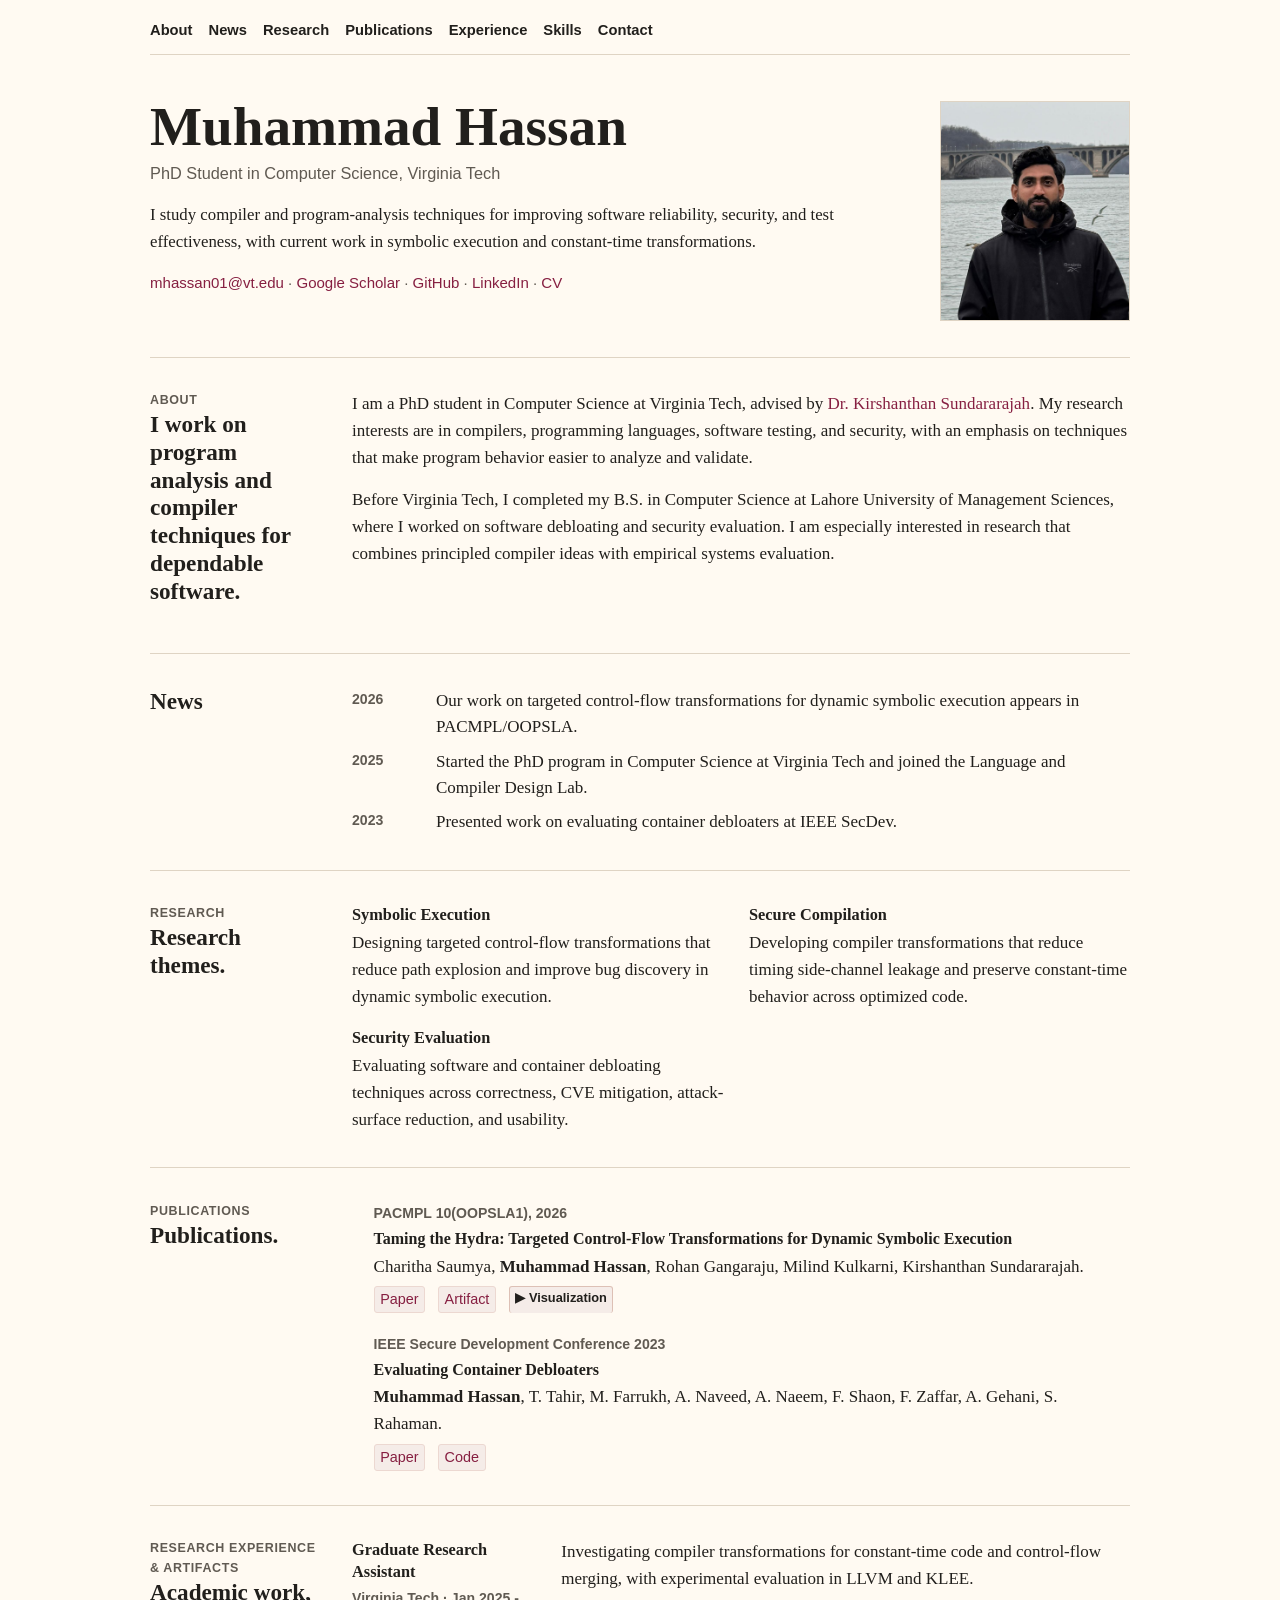
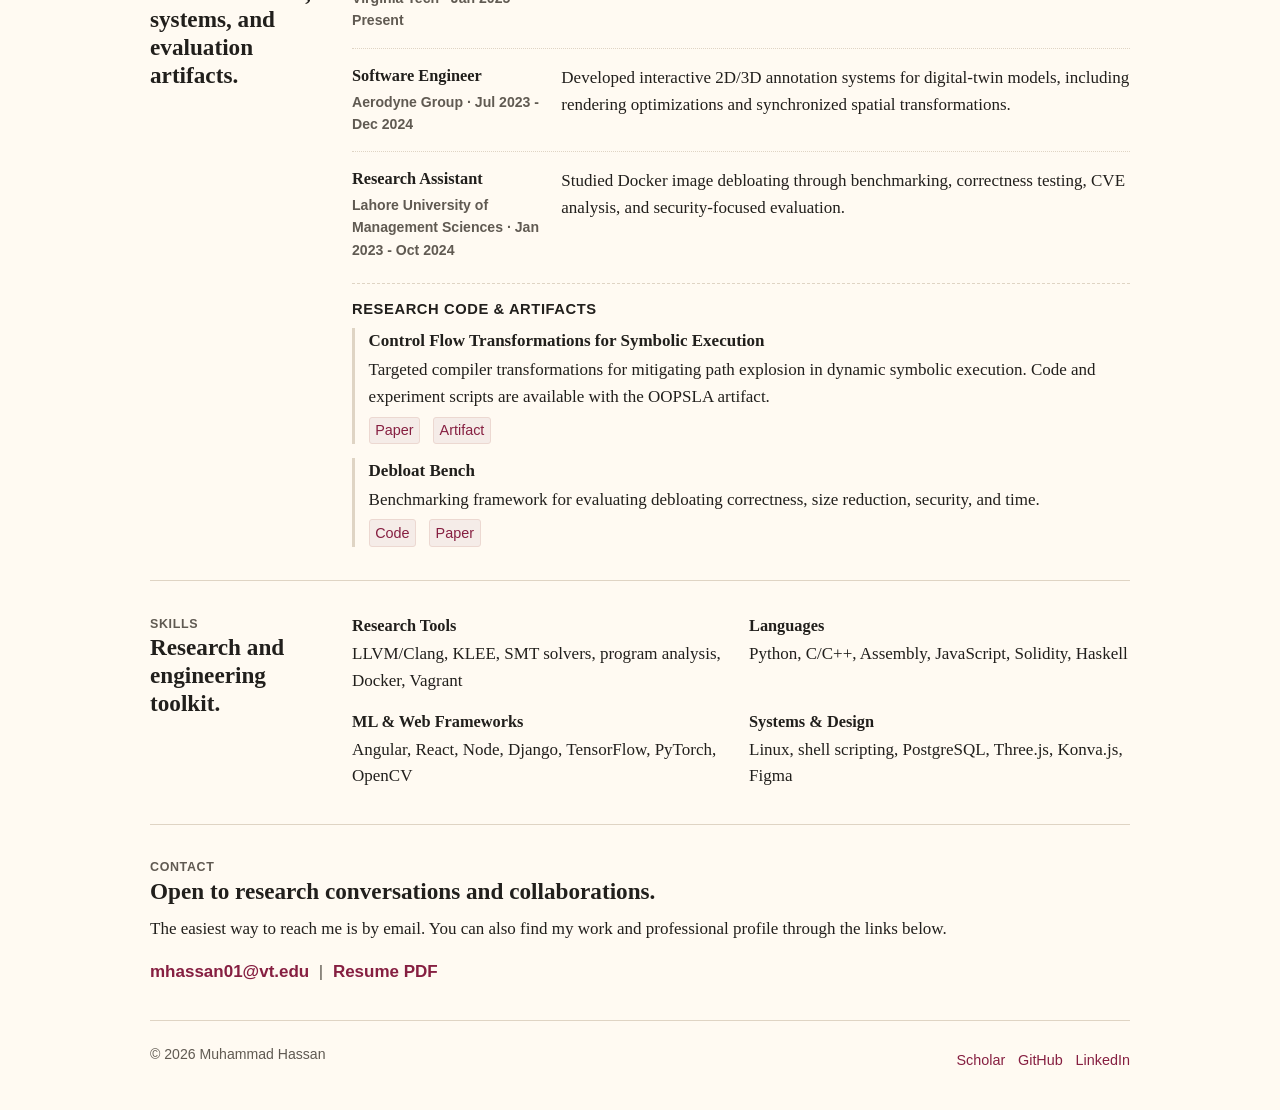
==== commit f651d3b3: "Keep latest profile image and fix index.html image link Agent-Logs-Url: https://github.com/hassanale" ====
--- a/index.html
+++ b/index.html
@@ -56,7 +56,7 @@
                 </p>
             </div>
             <aside class="hero-card" aria-label="Profile photo">
-                <img src="pfp.jpg" alt="Portrait of Muhammad Hassan" class="profile-photo" />
+                <img src="pfp.JPG" alt="Portrait of Muhammad Hassan" class="profile-photo" />
             </aside>
         </section>
 
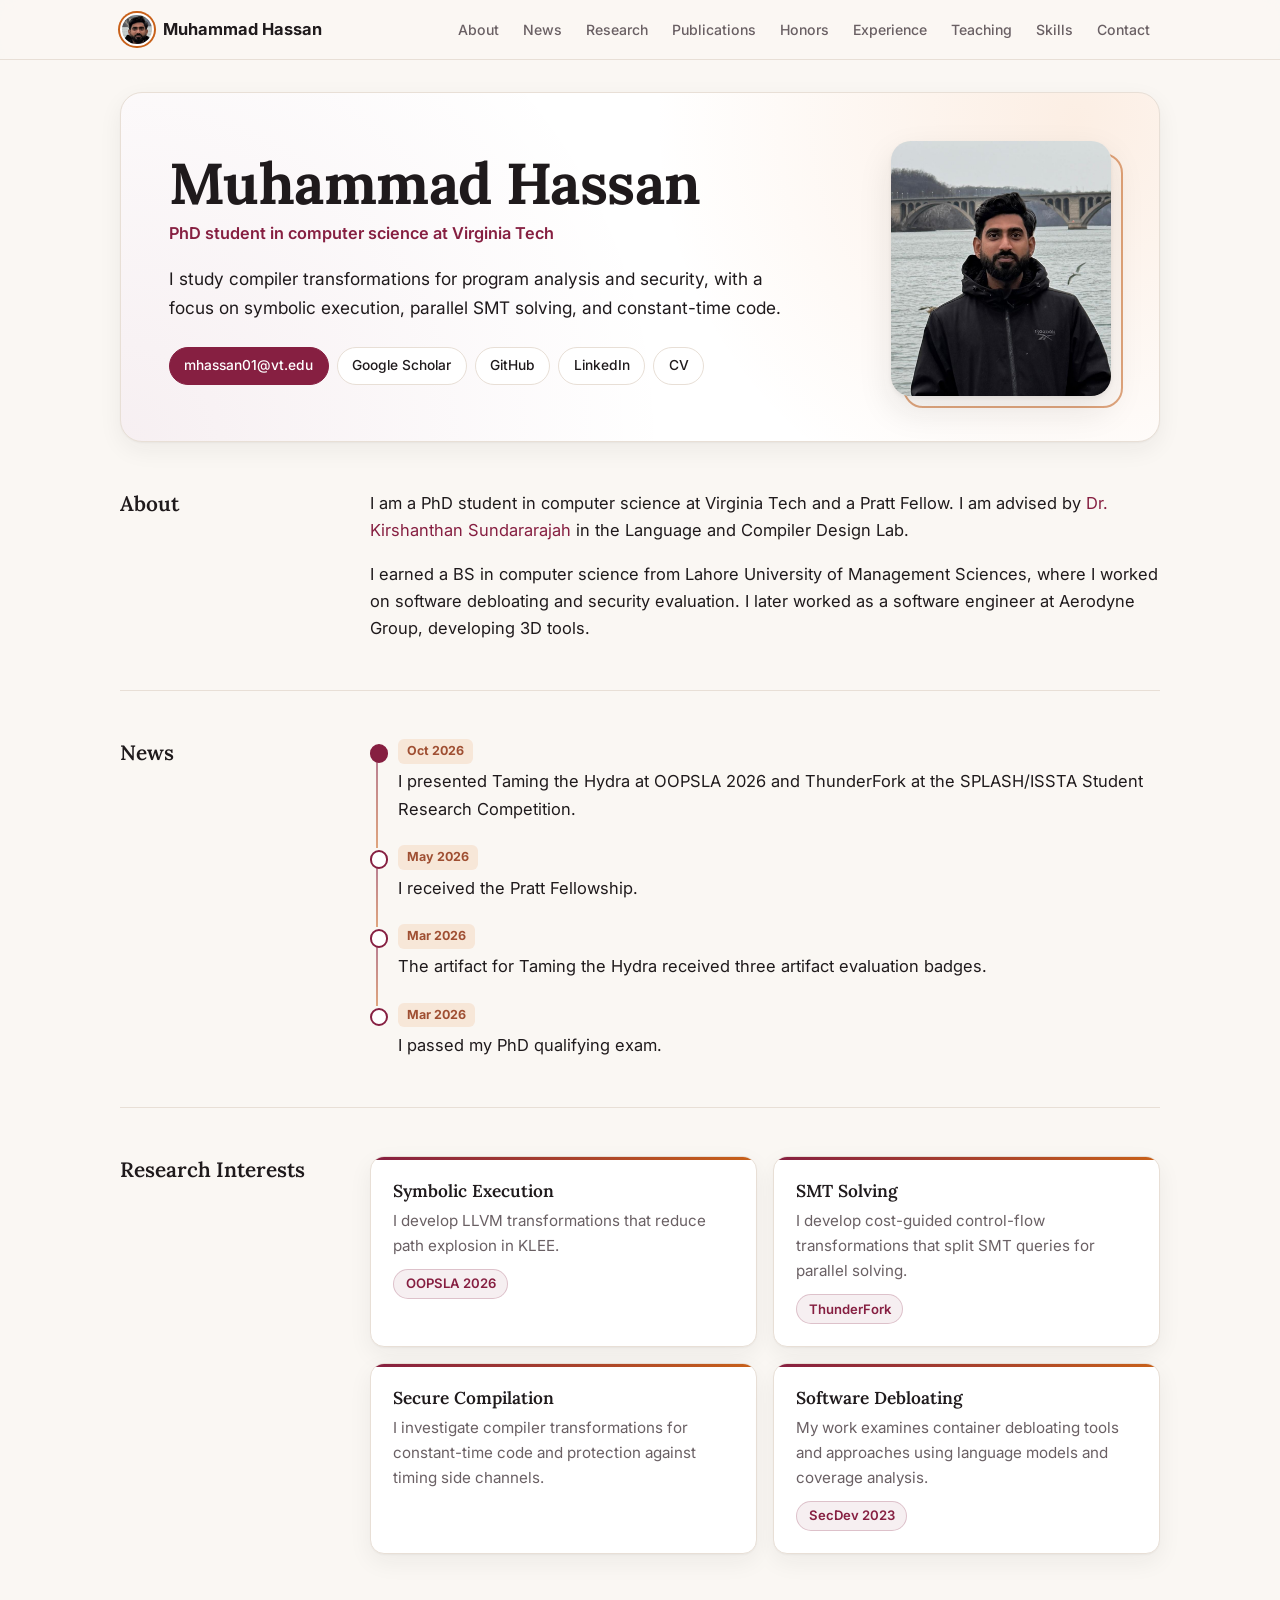
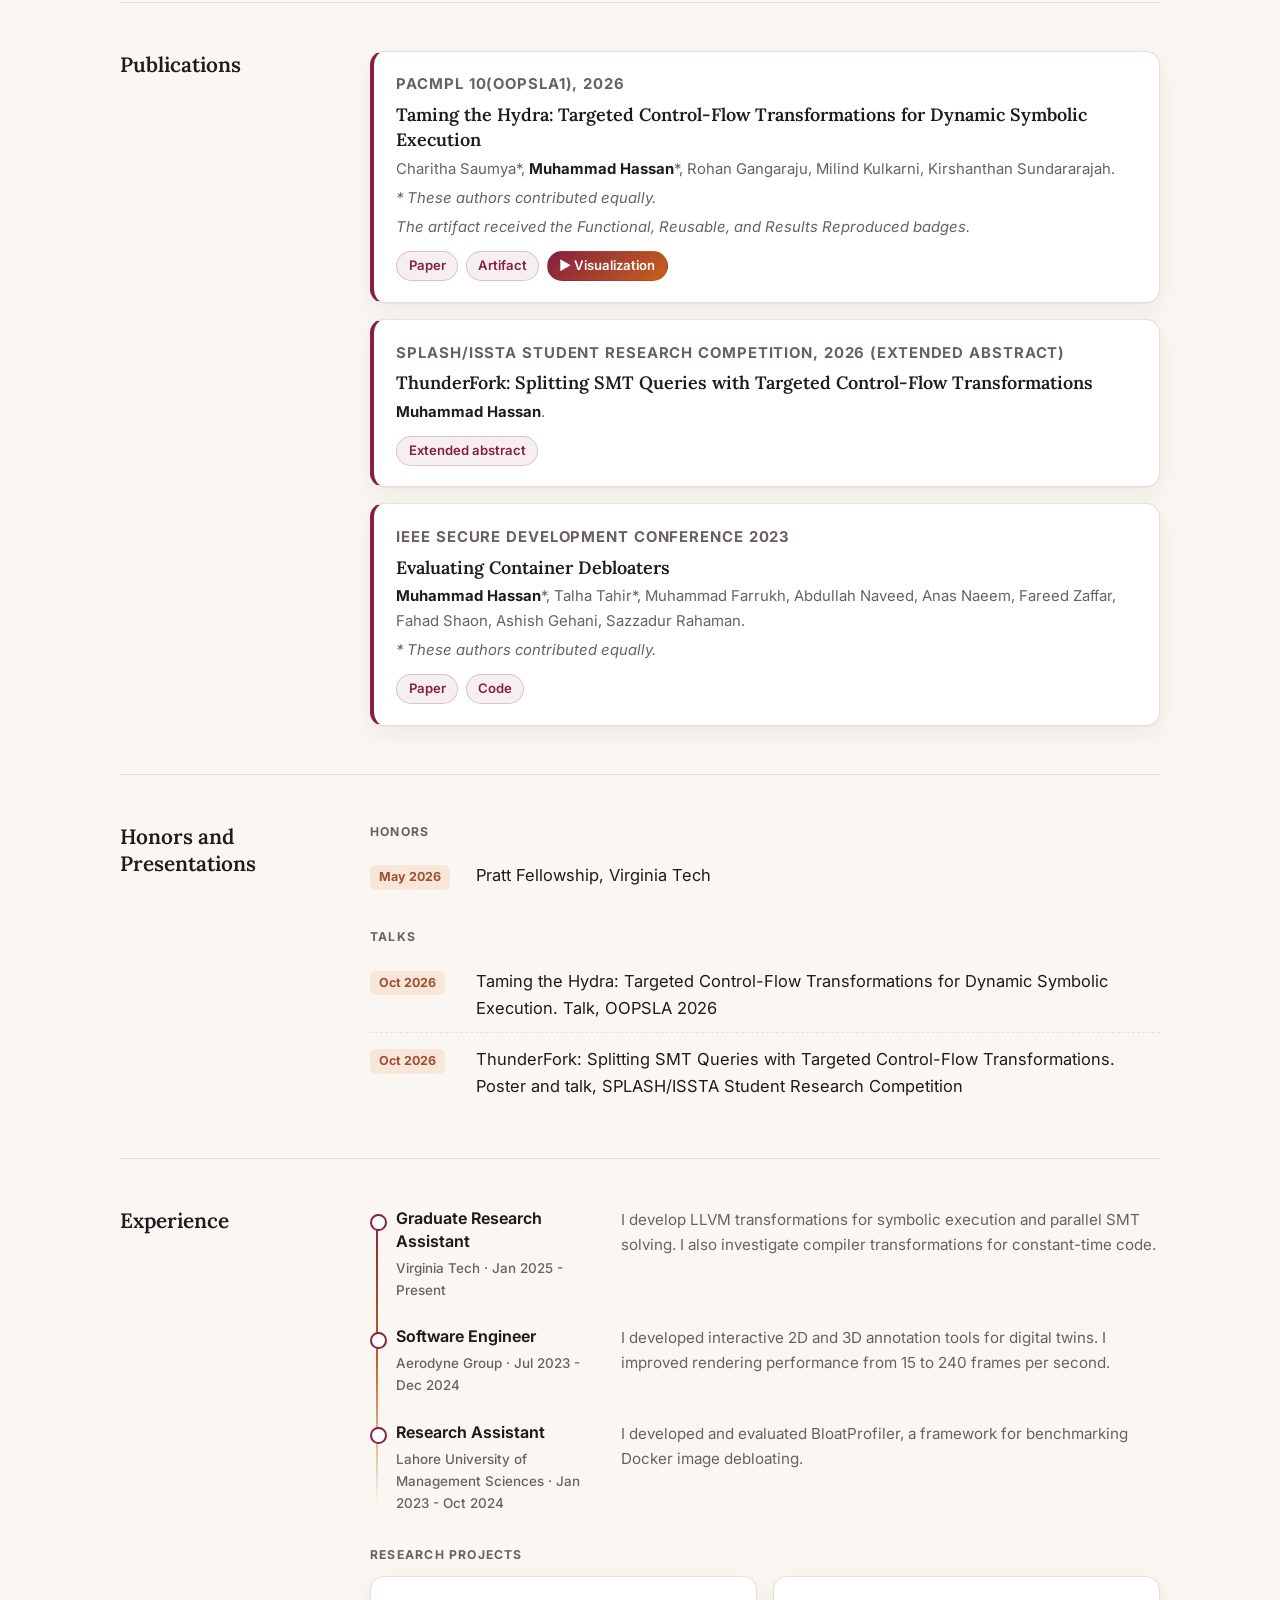
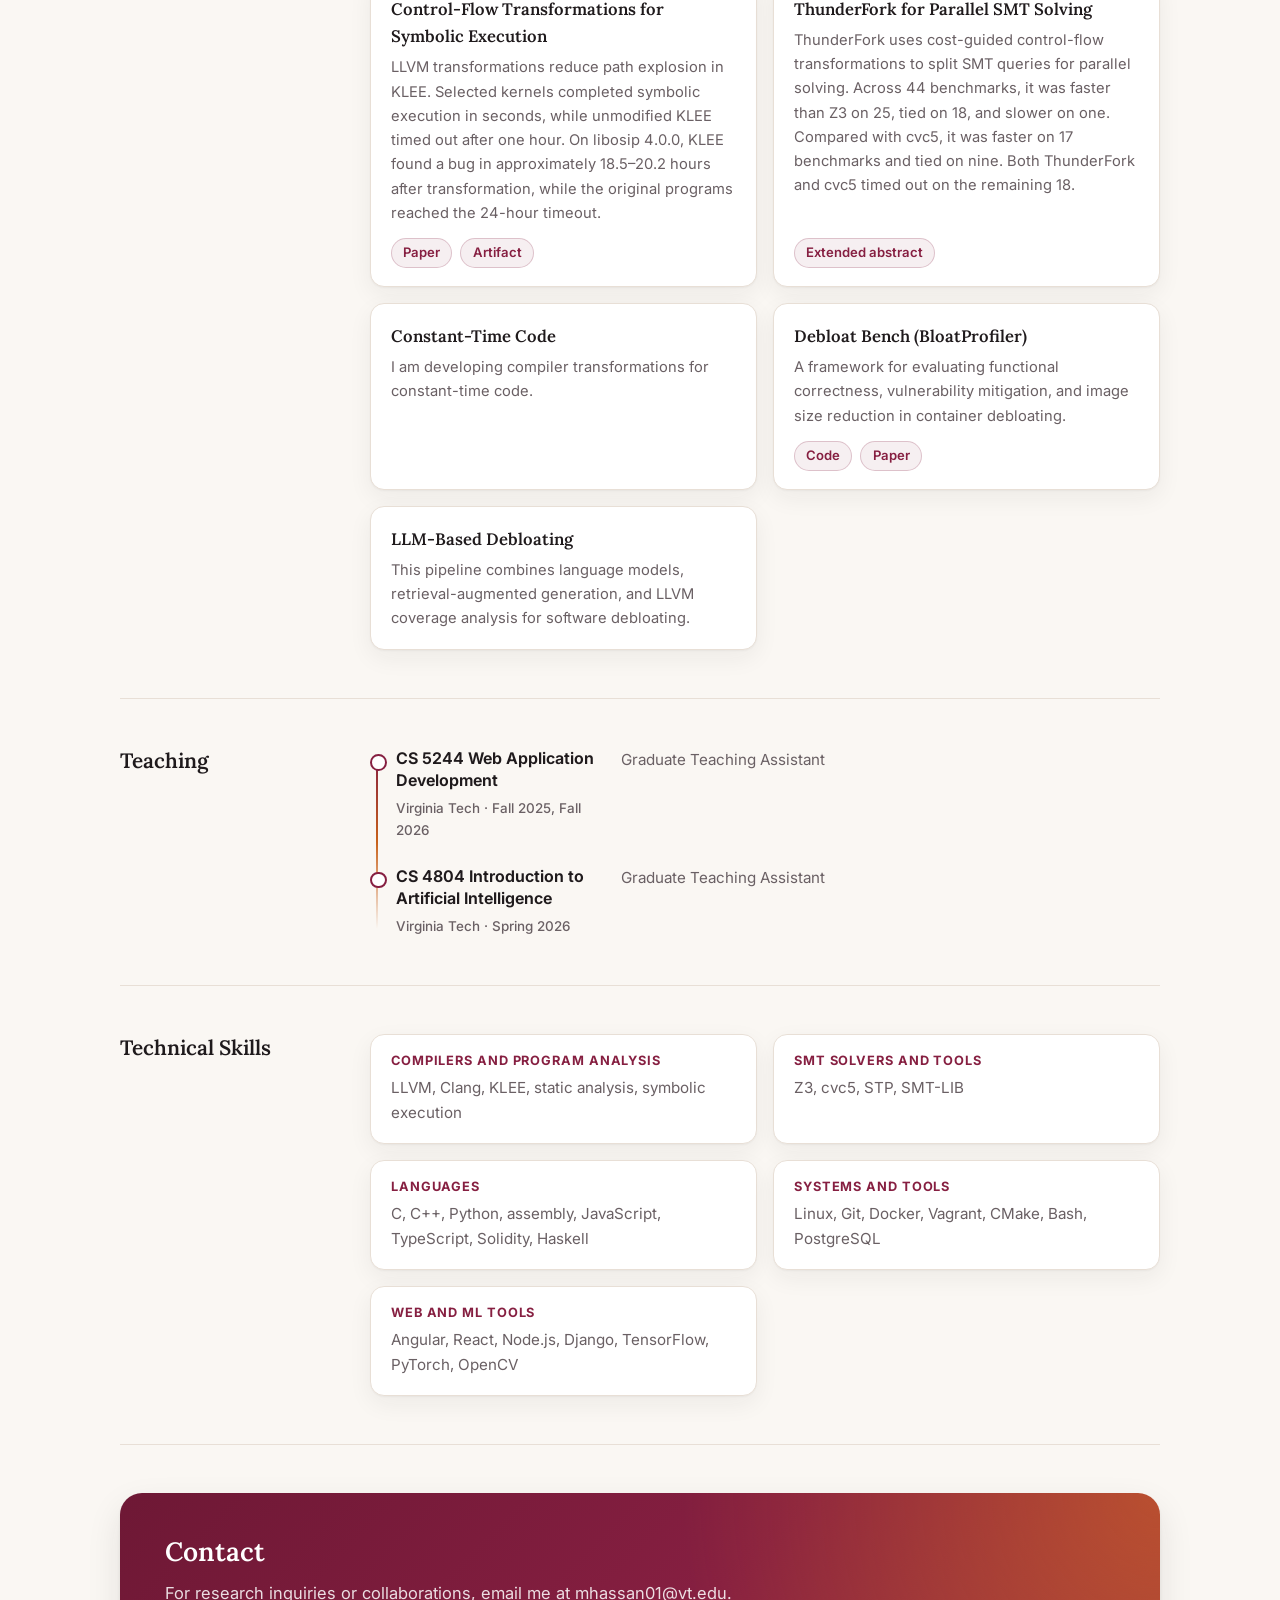
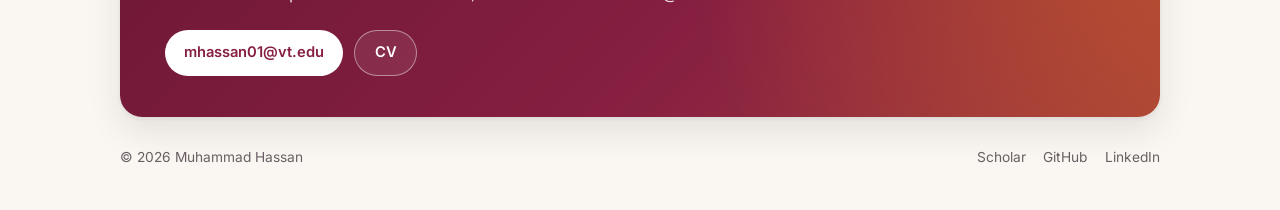
==== commit 4c6e65ee: "redesign" ====
--- a/index.html
+++ b/index.html
@@ -5,12 +5,12 @@
     <meta charset="UTF-8" />
     <meta name="viewport" content="width=device-width, initial-scale=1.0" />
     <meta name="description"
-        content="Muhammad Hassan is a PhD student in Computer Science at Virginia Tech working on compilers, program analysis, symbolic execution, and software testing." />
+        content="Muhammad Hassan is a PhD student in computer science at Virginia Tech researching compiler transformations for program analysis and security." />
     <title>Muhammad Hassan | PhD Student in Computer Science</title>
     <link rel="preconnect" href="https://fonts.googleapis.com" />
     <link rel="preconnect" href="https://fonts.gstatic.com" crossorigin />
     <link
-        href="https://fonts.googleapis.com/css2?family=Inter:wght@400;500;600;700;800&family=Lora:wght@500;600;700&display=swap"
+        href="https://fonts.googleapis.com/css2?family=Inter:wght@400;500;600;700;800&amp;family=Lora:wght@500;600;700&amp;display=swap"
         rel="stylesheet" />
     <link rel="stylesheet" href="styles.css" />
 </head>
@@ -20,7 +20,7 @@
 
     <header class="site-header">
         <a class="brand" href="#top" aria-label="Muhammad Hassan home">
-            <span class="brand__mark">MH</span>
+            <span class="brand__mark" aria-hidden="true"></span>
             <span>Muhammad Hassan</span>
         </a>
         <nav class="site-nav" id="site-nav" aria-label="Primary navigation">
@@ -28,7 +28,9 @@
             <a href="#news">News</a>
             <a href="#research">Research</a>
             <a href="#publications">Publications</a>
+            <a href="#honors">Honors</a>
             <a href="#experience">Experience</a>
+            <a href="#teaching">Teaching</a>
             <a href="#skills">Skills</a>
             <a href="#contact">Contact</a>
         </nav>
@@ -39,19 +41,19 @@
             <div class="hero__content">
                 <h1 id="hero-title">Muhammad Hassan</h1>
                 <p class="academic-title">
-                    PhD Student in Computer Science, Virginia Tech
+                    PhD student in computer science at Virginia Tech
                 </p>
                 <p class="hero__lede">
-                    I study compiler and program-analysis techniques for improving software reliability, security, and
-                    test effectiveness, with current work in symbolic execution and constant-time transformations.
+                    I study compiler transformations for program analysis and security, with a focus on symbolic
+                    execution, parallel SMT solving, and constant-time code.
                 </p>
                 <p class="contact-line">
-                    <a href="mailto:mhassan01@vt.edu">mhassan01@vt.edu</a> ·
-                    <a href="https://scholar.google.com/citations?user=fqTwNSYAAAAJ&hl=en" target="_blank"
-                        rel="noopener noreferrer">Google Scholar</a> ·
-                    <a href="https://github.com/hassanaleem" target="_blank" rel="noopener noreferrer">GitHub</a> ·
+                    <a href="mailto:mhassan01@vt.edu">mhassan01@vt.edu</a>
+                    <a href="https://scholar.google.com/citations?user=fqTwNSYAAAAJ&amp;hl=en" target="_blank"
+                        rel="noopener noreferrer">Google Scholar</a>
+                    <a href="https://github.com/hassanaleem" target="_blank" rel="noopener noreferrer">GitHub</a>
                     <a href="https://www.linkedin.com/in/hassanaleem1/" target="_blank"
-                        rel="noopener noreferrer">LinkedIn</a> ·
+                        rel="noopener noreferrer">LinkedIn</a>
                     <a href="resume.pdf" target="_blank" rel="noopener noreferrer">CV</a>
                 </p>
             </div>
@@ -62,21 +64,19 @@
 
         <section class="section" id="about" aria-labelledby="about-title">
             <div class="section__header">
-                <p class="eyebrow">About</p>
-                <h2 id="about-title">I work on program analysis and compiler techniques for dependable software.</h2>
+                <h2 id="about-title">About</h2>
             </div>
             <div class="section__body prose">
                 <p>
-                    I am a PhD student in Computer Science at Virginia Tech, advised by
+                    I am a PhD student in computer science at Virginia Tech and a Pratt Fellow. I am advised by
                     <a href="https://kirshanthans.github.io/" target="_blank" rel="noopener noreferrer">Dr.
-                        Kirshanthan Sundararajah</a>.
-                    My research interests are in compilers, programming languages, software testing, and security, with
-                    an emphasis on techniques that make program behavior easier to analyze and validate.
+                        Kirshanthan Sundararajah</a>
+                    in the Language and Compiler Design Lab.
                 </p>
                 <p>
-                    Before Virginia Tech, I completed my B.S. in Computer Science at Lahore University of Management
-                    Sciences, where I worked on software debloating and security evaluation. I am especially interested
-                    in research that combines principled compiler ideas with empirical systems evaluation.
+                    I earned a BS in computer science from Lahore University of Management Sciences, where I worked
+                    on software debloating and security evaluation. I later worked as a software engineer at Aerodyne
+                    Group, developing 3D tools.
                 </p>
             </div>
         </section>
@@ -86,20 +86,23 @@
                 <h2 id="news-title">News</h2>
             </div>
             <div class="section__body">
-                <ul class="news-list">
-                    <li>
-                        <span>2026</span>
-                        Our work on targeted control-flow transformations for dynamic symbolic execution appears in
-                        PACMPL/OOPSLA.
-                    </li>
-                    <li>
-                        <span>2025</span>
-                        Started the PhD program in Computer Science at Virginia Tech and joined the Language and
-                        Compiler Design Lab.
-                    </li>
-                    <li>
-                        <span>2023</span>
-                        Presented work on evaluating container debloaters at IEEE SecDev.
+                <ul class="news-list news-timeline">
+                    <li>
+                        <span>Oct 2026</span>
+                        I presented Taming the Hydra at OOPSLA 2026 and ThunderFork at the
+                        SPLASH/ISSTA Student Research Competition.
+                    </li>
+                    <li>
+                        <span>May 2026</span>
+                        I received the Pratt Fellowship.
+                    </li>
+                    <li>
+                        <span>Mar 2026</span>
+                        The artifact for Taming the Hydra received three artifact evaluation badges.
+                    </li>
+                    <li>
+                        <span>Mar 2026</span>
+                        I passed my PhD qualifying exam.
                     </li>
                 </ul>
             </div>
@@ -107,47 +110,64 @@
 
         <section class="section" id="research" aria-labelledby="research-title">
             <div class="section__header">
-                <p class="eyebrow">Research</p>
-                <h2 id="research-title">Research themes.</h2>
+                <h2 id="research-title">Research Interests</h2>
             </div>
             <div class="research-grid">
                 <article class="panel">
                     <h3>Symbolic Execution</h3>
                     <p>
-                        Designing targeted control-flow transformations that reduce path explosion and improve bug
-                        discovery in dynamic symbolic execution.
-                    </p>
+                        I develop LLVM transformations that reduce path explosion in KLEE.
+                    </p>
+                    <div class="inline-links">
+                        <a href="https://dl.acm.org/doi/10.1145/3798202" target="_blank"
+                            rel="noopener noreferrer">OOPSLA 2026</a>
+                    </div>
+                </article>
+                <article class="panel">
+                    <h3>SMT Solving</h3>
+                    <p>
+                        I develop cost-guided control-flow transformations that split SMT queries for parallel solving.
+                    </p>
+                    <div class="inline-links">
+                        <a href="https://dl.acm.org/doi/10.1145/3837729.3839577" target="_blank"
+                            rel="noopener noreferrer">ThunderFork</a>
+                    </div>
                 </article>
                 <article class="panel">
                     <h3>Secure Compilation</h3>
                     <p>
-                        Developing compiler transformations that reduce timing side-channel leakage and preserve
-                        constant-time behavior across optimized code.
+                        I investigate compiler transformations for constant-time code and protection against timing
+                        side channels.
                     </p>
                 </article>
                 <article class="panel">
-                    <h3>Security Evaluation</h3>
-                    <p>
-                        Evaluating software and container debloating techniques across correctness, CVE mitigation,
-                        attack-surface reduction, and usability.
-                    </p>
+                    <h3>Software Debloating</h3>
+                    <p>
+                        My work examines container debloating tools and approaches using language models and coverage
+                        analysis.
+                    </p>
+                    <div class="inline-links">
+                        <a href="https://www.csl.sri.com/users/gehani/papers/SecDev-2023.Debloat.pdf" target="_blank"
+                            rel="noopener noreferrer">SecDev 2023</a>
+                    </div>
                 </article>
             </div>
         </section>
 
         <section class="section" id="publications" aria-labelledby="publications-title">
             <div class="section__header">
-                <p class="eyebrow">Publications</p>
-                <h2 id="publications-title">Publications.</h2>
+                <h2 id="publications-title">Publications</h2>
             </div>
             <ol class="publication-list">
-                <article class="publication">
+                <li class="publication">
                     <p class="publication__venue">PACMPL 10(OOPSLA1), 2026</p>
                     <h3>Taming the Hydra: Targeted Control-Flow Transformations for Dynamic Symbolic Execution</h3>
                     <p>
-                        Charitha Saumya, <strong>Muhammad Hassan</strong>, Rohan Gangaraju, Milind Kulkarni,
+                        Charitha Saumya*, <strong>Muhammad Hassan</strong>*, Rohan Gangaraju, Milind Kulkarni,
                         Kirshanthan Sundararajah.
                     </p>
+                    <p class="publication__note">* These authors contributed equally.</p>
+                    <p class="publication__note">The artifact received the Functional, Reusable, and Results Reproduced badges.</p>
                     <div class="inline-links">
                         <a href="https://dl.acm.org/doi/10.1145/3798202" target="_blank"
                             rel="noopener noreferrer">Paper</a>
@@ -155,28 +175,67 @@
                             rel="noopener noreferrer">Artifact</a>
                         <a href="viz-merge.html" class="viz-link">▶ Visualization</a>
                     </div>
-                </article>
-                <article class="publication">
+                </li>
+                <li class="publication">
+                    <p class="publication__venue">SPLASH/ISSTA Student Research Competition, 2026 (Extended abstract)</p>
+                    <h3>ThunderFork: Splitting SMT Queries with Targeted Control-Flow Transformations</h3>
+                    <p>
+                        <strong>Muhammad Hassan</strong>.
+                    </p>
+                    <div class="inline-links">
+                        <a href="https://dl.acm.org/doi/10.1145/3837729.3839577" target="_blank"
+                            rel="noopener noreferrer">Extended abstract</a>
+                    </div>
+                </li>
+                <li class="publication">
                     <p class="publication__venue">IEEE Secure Development Conference 2023</p>
                     <h3>Evaluating Container Debloaters</h3>
                     <p>
-                        <strong>Muhammad Hassan</strong>, T. Tahir, M. Farrukh, A. Naveed, A. Naeem, F. Shaon,
-                        F. Zaffar, A. Gehani, S. Rahaman.
-                    </p>
+                        <strong>Muhammad Hassan</strong>*, Talha Tahir*, Muhammad Farrukh, Abdullah Naveed, Anas Naeem,
+                        Fareed Zaffar, Fahad Shaon, Ashish Gehani, Sazzadur Rahaman.
+                    </p>
+                    <p class="publication__note">* These authors contributed equally.</p>
                     <div class="inline-links">
                         <a href="https://www.csl.sri.com/users/gehani/papers/SecDev-2023.Debloat.pdf" target="_blank"
                             rel="noopener noreferrer">Paper</a>
                         <a href="https://github.com/sprlab/debloat-bench" target="_blank"
                             rel="noopener noreferrer">Code</a>
                     </div>
-                </article>
+                </li>
             </ol>
         </section>
 
+        <section class="section" id="honors" aria-labelledby="honors-title">
+            <div class="section__header">
+                <h2 id="honors-title">Honors and Presentations</h2>
+            </div>
+            <div class="section__body">
+                <h3 class="subhead">Honors</h3>
+                <ul class="news-list">
+                    <li>
+                        <span>May 2026</span>
+                        Pratt Fellowship, Virginia Tech
+                    </li>
+                </ul>
+                <h3 class="subhead">Talks</h3>
+                <ul class="news-list">
+                    <li>
+                        <span>Oct 2026</span>
+                        Taming the Hydra: Targeted Control-Flow Transformations for Dynamic Symbolic Execution.
+                        Talk, OOPSLA 2026
+                    </li>
+                    <li>
+                        <span>Oct 2026</span>
+                        ThunderFork: Splitting SMT Queries with Targeted Control-Flow Transformations.
+                        Poster and talk, SPLASH/ISSTA Student Research Competition
+                    </li>
+                </ul>
+            </div>
+        </section>
+
         <section class="section section--split" id="experience" aria-labelledby="experience-title">
             <div class="section__header">
-                <p class="eyebrow">Research Experience & Artifacts</p>
-                <h2 id="experience-title">Academic work, systems, and evaluation artifacts.</h2>
+                <h2 id="experience-title">Experience</h2>
             </div>
             <div class="experience-body">
                 <div class="timeline">
@@ -186,8 +245,8 @@
                             <p class="meta">Virginia Tech · Jan 2025 - Present</p>
                         </div>
                         <p>
-                            Investigating compiler transformations for constant-time code and control-flow merging, with
-                            experimental evaluation in LLVM and KLEE.
+                            I develop LLVM transformations for symbolic execution and parallel SMT solving. I also
+                            investigate compiler transformations for constant-time code.
                         </p>
                     </article>
                     <article class="timeline-item">
@@ -196,8 +255,8 @@
                             <p class="meta">Aerodyne Group · Jul 2023 - Dec 2024</p>
                         </div>
                         <p>
-                            Developed interactive 2D/3D annotation systems for digital-twin models, including rendering
-                            optimizations and synchronized spatial transformations.
+                            I developed interactive 2D and 3D annotation tools for digital twins. I improved rendering
+                            performance from 15 to 240 frames per second.
                         </p>
                     </article>
                     <article class="timeline-item">
@@ -206,18 +265,20 @@
                             <p class="meta">Lahore University of Management Sciences · Jan 2023 - Oct 2024</p>
                         </div>
                         <p>
-                            Studied Docker image debloating through benchmarking, correctness testing, CVE analysis, and
-                            security-focused evaluation.
+                            I developed and evaluated BloatProfiler, a framework for benchmarking Docker image
+                            debloating.
                         </p>
                     </article>
                 </div>
-                <div class="artifact-list" aria-label="Research code and artifacts">
-                    <h3>Research Code & Artifacts</h3>
+                <div class="artifact-list" aria-label="Research projects">
+                    <h3>Research Projects</h3>
                     <ul>
                         <li>
-                            <span>Control Flow Transformations for Symbolic Execution</span>
-                            <p>Targeted compiler transformations for mitigating path explosion in dynamic symbolic
-                                execution. Code and experiment scripts are available with the OOPSLA artifact.</p>
+                            <span>Control-Flow Transformations for Symbolic Execution</span>
+                            <p>LLVM transformations reduce path explosion in KLEE. Selected kernels completed symbolic
+                                execution in seconds, while unmodified KLEE timed out after one hour. On libosip 4.0.0,
+                                KLEE found a bug in approximately 18.5–20.2 hours after transformation, while the original
+                                programs reached the 24-hour timeout.</p>
                             <div class="inline-links">
                                 <a href="https://dl.acm.org/doi/10.1145/3798202" target="_blank"
                                     rel="noopener noreferrer">Paper</a>
@@ -226,9 +287,24 @@
                             </div>
                         </li>
                         <li>
-                            <span>Debloat Bench</span>
-                            <p>Benchmarking framework for evaluating debloating correctness, size reduction, security,
-                                and time.</p>
+                            <span>ThunderFork for Parallel SMT Solving</span>
+                            <p>ThunderFork uses cost-guided control-flow transformations to split SMT queries for
+                                parallel solving. Across 44 benchmarks, it was faster than Z3 on 25, tied on 18,
+                                and slower on one. Compared with cvc5, it was faster on 17 benchmarks and tied on nine.
+                                Both ThunderFork and cvc5 timed out on the remaining 18.</p>
+                            <div class="inline-links">
+                                <a href="https://dl.acm.org/doi/10.1145/3837729.3839577" target="_blank"
+                                    rel="noopener noreferrer">Extended abstract</a>
+                            </div>
+                        </li>
+                        <li>
+                            <span>Constant-Time Code</span>
+                            <p>I am developing compiler transformations for constant-time code.</p>
+                        </li>
+                        <li>
+                            <span>Debloat Bench (BloatProfiler)</span>
+                            <p>A framework for evaluating functional correctness, vulnerability mitigation, and image
+                                size reduction in container debloating.</p>
                             <div class="inline-links">
                                 <a href="https://github.com/sprlab/debloat-bench" target="_blank"
                                     rel="noopener noreferrer">Code</a>
@@ -236,47 +312,74 @@
                                     target="_blank" rel="noopener noreferrer">Paper</a>
                             </div>
                         </li>
+                        <li>
+                            <span>LLM-Based Debloating</span>
+                            <p>This pipeline combines language models, retrieval-augmented generation, and LLVM
+                                coverage analysis for software debloating.</p>
+                        </li>
                     </ul>
                 </div>
             </div>
         </section>
 
+        <section class="section" id="teaching" aria-labelledby="teaching-title">
+            <div class="section__header">
+                <h2 id="teaching-title">Teaching</h2>
+            </div>
+            <div class="timeline">
+                <article class="timeline-item">
+                    <div>
+                        <h3>CS 5244 Web Application Development</h3>
+                        <p class="meta">Virginia Tech · Fall 2025, Fall 2026</p>
+                    </div>
+                    <p>Graduate Teaching Assistant</p>
+                </article>
+                <article class="timeline-item">
+                    <div>
+                        <h3>CS 4804 Introduction to Artificial Intelligence</h3>
+                        <p class="meta">Virginia Tech · Spring 2026</p>
+                    </div>
+                    <p>Graduate Teaching Assistant</p>
+                </article>
+            </div>
+        </section>
+
         <section class="section" id="skills" aria-labelledby="skills-title">
             <div class="section__header">
-                <p class="eyebrow">Skills</p>
-                <h2 id="skills-title">Research and engineering toolkit.</h2>
+                <h2 id="skills-title">Technical Skills</h2>
             </div>
             <div class="skills-grid">
                 <article class="skill-group">
-                    <h3>Research Tools</h3>
-                    <p>LLVM/Clang, KLEE, SMT solvers, program analysis, Docker, Vagrant</p>
+                    <h3>Compilers and Program Analysis</h3>
+                    <p>LLVM, Clang, KLEE, static analysis, symbolic execution</p>
+                </article>
+                <article class="skill-group">
+                    <h3>SMT Solvers and Tools</h3>
+                    <p>Z3, cvc5, STP, SMT-LIB</p>
                 </article>
                 <article class="skill-group">
                     <h3>Languages</h3>
-                    <p>Python, C/C++, Assembly, JavaScript, Solidity, Haskell</p>
+                    <p>C, C++, Python, assembly, JavaScript, TypeScript, Solidity, Haskell</p>
                 </article>
                 <article class="skill-group">
-                <h3>ML & Web Frameworks</h3>
-                    <p>Angular, React, Node, Django, TensorFlow, PyTorch, OpenCV</p>
+                    <h3>Systems and Tools</h3>
+                    <p>Linux, Git, Docker, Vagrant, CMake, Bash, PostgreSQL</p>
                 </article>
                 <article class="skill-group">
-                    <h3>Systems & Design</h3>
-                    <p>Linux, shell scripting, PostgreSQL, Three.js, Konva.js, Figma</p>
+                    <h3>Web and ML Tools</h3>
+                    <p>Angular, React, Node.js, Django, TensorFlow, PyTorch, OpenCV</p>
                 </article>
             </div>
         </section>
 
         <section class="contact" id="contact" aria-labelledby="contact-title">
-            <p class="eyebrow">Contact</p>
-            <h2 id="contact-title">Open to research conversations and collaborations.</h2>
+            <h2 id="contact-title">Contact</h2>
             <p>
-                The easiest way to reach me is by email. You can also find my work and professional profile through the
-                links below.
+                For research inquiries or collaborations, email me at mhassan01@vt.edu.
             </p>
             <div class="hero__actions">
                 <a class="button button--primary" href="mailto:mhassan01@vt.edu">mhassan01@vt.edu</a>
-                <a class="button button--quiet" href="resume.pdf" target="_blank" rel="noopener noreferrer">Resume
-                    PDF</a>
+                <a class="button button--quiet" href="resume.pdf" target="_blank" rel="noopener noreferrer">CV</a>
             </div>
         </section>
     </main>
@@ -284,7 +387,7 @@
     <footer class="site-footer">
         <p>&copy; 2026 Muhammad Hassan</p>
         <div class="footer-links">
-            <a href="https://scholar.google.com/citations?user=fqTwNSYAAAAJ&hl=en" target="_blank"
+            <a href="https://scholar.google.com/citations?user=fqTwNSYAAAAJ&amp;hl=en" target="_blank"
                 rel="noopener noreferrer">Scholar</a>
             <a href="https://github.com/hassanaleem" target="_blank" rel="noopener noreferrer">GitHub</a>
             <a href="https://www.linkedin.com/in/hassanaleem1/" target="_blank" rel="noopener noreferrer">LinkedIn</a>
--- a/styles.css
+++ b/styles.css
@@ -1,13 +1,43 @@
 :root {
-    --page: #fffaf2;
-    --paper: #fffdf8;
-    --ink: #211f1c;
-    --muted: #605a52;
-    --line: #dfd4c4;
+    --page: #faf7f3;
+    --surface: #ffffff;
+    --surface-soft: #f5efe8;
+    --ink: #1f1a1c;
+    --muted: #6a6064;
+    --line: #e8dfd6;
     --link: #861f41;
-    --link-soft: #f5ece8;
-    --accent: #e5751f;
-    --max: 980px;
+    --link-soft: rgba(134, 31, 65, 0.07);
+    --link-line: rgba(134, 31, 65, 0.22);
+    --accent: #c8611a;
+    --accent-dark: #9f4f32;
+    --accent-soft: rgba(229, 117, 31, 0.12);
+    --shadow: 0 1px 2px rgba(31, 26, 28, 0.04), 0 8px 24px rgba(31, 26, 28, 0.06);
+    --shadow-hover: 0 2px 4px rgba(31, 26, 28, 0.06), 0 14px 34px rgba(31, 26, 28, 0.1);
+    --header-bg: rgba(250, 247, 243, 0.82);
+    --radius: 14px;
+    --max: 1040px;
+    --sans: "Inter", system-ui, -apple-system, "Segoe UI", Roboto, Arial, sans-serif;
+    --serif: "Lora", Georgia, "Times New Roman", serif;
+}
+
+@media (prefers-color-scheme: dark) {
+    :root {
+        --page: #141113;
+        --surface: #1d191b;
+        --surface-soft: #241f22;
+        --ink: #efe8e4;
+        --muted: #a99fa3;
+        --line: #352d31;
+        --link: #f08aa8;
+        --link-soft: rgba(240, 138, 168, 0.1);
+        --link-line: rgba(240, 138, 168, 0.28);
+        --accent: #f39a52;
+        --accent-dark: #f39a52;
+        --accent-soft: rgba(243, 154, 82, 0.14);
+        --shadow: 0 1px 2px rgba(0, 0, 0, 0.3), 0 8px 24px rgba(0, 0, 0, 0.25);
+        --shadow-hover: 0 2px 4px rgba(0, 0, 0, 0.35), 0 14px 34px rgba(0, 0, 0, 0.35);
+        --header-bg: rgba(20, 17, 19, 0.8);
+    }
 }
 
 * {
@@ -16,26 +46,28 @@
 
 html {
     scroll-behavior: smooth;
+    scroll-padding-top: 5rem;
 }
 
 body {
     margin: 0;
     color: var(--ink);
     background: var(--page);
-    cursor: default;
-    font-family: Georgia, "Times New Roman", serif;
-    font-size: 17px;
-    line-height: 1.58;
+    font-family: var(--sans);
+    font-size: 16.5px;
+    line-height: 1.65;
+    -webkit-font-smoothing: antialiased;
 }
 
 a {
     color: var(--link);
-    cursor: pointer;
     text-decoration: none;
+    transition: color 150ms ease;
 }
 
 a:hover {
     text-decoration: underline;
+    text-underline-offset: 3px;
 }
 
 img {
@@ -51,44 +83,74 @@
     padding: 0.45rem 0.7rem;
     color: #fff;
     background: var(--ink);
+    border-radius: 6px;
 }
 
 .skip-link:focus {
     top: 1rem;
 }
 
+/* ── Header ── */
 .site-header {
-    width: min(calc(100% - 2rem), var(--max));
-    margin: 0 auto;
-    padding: 1.2rem 0 0.75rem;
+    position: sticky;
+    top: 0;
+    z-index: 50;
+    display: flex;
+    align-items: center;
+    justify-content: space-between;
+    gap: 1.5rem;
+    width: 100%;
+    padding: 0.8rem max(1rem, calc((100% - var(--max)) / 2));
+    background: var(--header-bg);
     border-bottom: 1px solid var(--line);
+    -webkit-backdrop-filter: saturate(160%) blur(12px);
+    backdrop-filter: saturate(160%) blur(12px);
 }
 
 .brand {
-    display: none;
+    display: inline-flex;
+    align-items: center;
+    gap: 0.6rem;
+    color: var(--ink);
+    font-weight: 700;
+    white-space: nowrap;
+}
+
+.brand:hover {
+    text-decoration: none;
 }
 
 .brand__mark {
-    display: none;
+    flex: none;
+    width: 2.1rem;
+    height: 2.1rem;
+    background: var(--surface-soft) url("pfp.JPG") 50% 28% / 230% auto no-repeat;
+    border: 2px solid var(--surface);
+    border-radius: 50%;
+    box-shadow: 0 0 0 2px var(--accent);
 }
 
 .site-nav {
     display: flex;
     flex-wrap: wrap;
-    gap: 1rem;
-    font-family: Arial, Helvetica, sans-serif;
-    font-size: 0.92rem;
+    justify-content: flex-end;
+    gap: 0.2rem;
+    font-size: 0.88rem;
 }
 
 .site-nav a {
-    color: var(--ink);
-    font-weight: 600;
+    padding: 0.32rem 0.65rem;
+    color: var(--muted);
+    font-weight: 500;
+    border-radius: 999px;
+    transition: color 150ms ease, background 150ms ease;
 }
 
 .site-nav a:hover,
 .site-nav a.is-active {
     color: var(--link);
-    text-decoration: underline;
+    background: var(--link-soft);
+    text-decoration: none;
 }
 
 main,
@@ -97,16 +159,7 @@
     margin: 0 auto;
 }
 
-.hero {
-    display: grid;
-    grid-template-columns: minmax(0, 1fr) 190px;
-    gap: 2rem;
-    align-items: start;
-    padding: 2.6rem 0 2.2rem;
-    border-bottom: 1px solid var(--line);
-    scroll-margin-top: 1rem;
-}
-
+/* ── Typography ── */
 h1,
 h2,
 h3,
@@ -115,70 +168,164 @@
 }
 
 h1 {
-    margin-bottom: 0.25rem;
-    font-size: clamp(2.4rem, 5vw, 3.45rem);
-    line-height: 1.08;
+    margin-bottom: 0.4rem;
+    font-family: var(--serif);
+    font-size: clamp(2.5rem, 5.5vw, 3.6rem);
+    line-height: 1.05;
     font-weight: 700;
+    letter-spacing: -0.01em;
 }
 
 h2 {
-    margin-bottom: 0.85rem;
+    margin-bottom: 0;
+    font-family: var(--serif);
+    font-size: 1.3rem;
+    line-height: 1.3;
+    font-weight: 600;
+}
+
+h3 {
+    margin-bottom: 0.3rem;
+    font-size: 1rem;
+    line-height: 1.4;
+    font-weight: 650;
+}
+
+.eyebrow {
+    display: inline-flex;
+    align-items: center;
+    gap: 0.5rem;
+    margin: 0 0 0.55rem;
+    color: var(--accent);
+    font-size: 0.74rem;
+    font-weight: 700;
+    letter-spacing: 0.1em;
+    text-transform: uppercase;
+}
+
+.eyebrow::before {
+    content: "";
+    width: 1.1rem;
+    height: 2px;
+    background: currentColor;
+    border-radius: 2px;
+}
+
+/* ── Hero ── */
+.hero {
+    position: relative;
+    display: grid;
+    grid-template-columns: minmax(0, 1fr) 220px;
+    gap: 3rem;
+    align-items: center;
+    margin-top: 2rem;
+    padding: 3rem 3rem 2.8rem;
+    background:
+        radial-gradient(circle at 92% 8%, var(--accent-soft), transparent 42%),
+        radial-gradient(circle at 0% 100%, var(--link-soft), transparent 50%),
+        var(--surface);
+    border: 1px solid var(--line);
+    border-radius: 22px;
+    box-shadow: var(--shadow);
+}
+
+.academic-title {
+    margin-bottom: 1.1rem;
+    color: var(--link);
+    font-size: 1.02rem;
+    font-weight: 600;
+}
+
+.hero__lede {
+    max-width: 40rem;
+    margin-bottom: 1.5rem;
     color: var(--ink);
-    font-size: 1.45rem;
-    line-height: 1.2;
-    font-weight: 700;
-}
-
-h3 {
-    margin-bottom: 0.25rem;
-    font-size: 1.02rem;
-    line-height: 1.35;
-    font-weight: 700;
-}
-
-.academic-title {
-    margin-bottom: 1rem;
-    color: var(--muted);
-    font-family: Arial, Helvetica, sans-serif;
-    font-size: 1.02rem;
-}
-
-.hero__lede {
-    max-width: 44rem;
-    margin-bottom: 1rem;
-    font-size: 1.05rem;
+    font-size: 1.08rem;
+    line-height: 1.7;
 }
 
 .contact-line {
-    color: var(--muted);
-    font-family: Arial, Helvetica, sans-serif;
-    font-size: 0.94rem;
+    display: flex;
+    flex-wrap: wrap;
+    gap: 0.5rem;
+    margin: 0;
+}
+
+.contact-line a {
+    display: inline-flex;
+    align-items: center;
+    padding: 0.42rem 0.9rem;
+    color: var(--ink);
+    background: var(--surface);
+    border: 1px solid var(--line);
+    border-radius: 999px;
+    font-size: 0.86rem;
+    font-weight: 500;
+    transition: border-color 150ms ease, color 150ms ease, transform 150ms ease;
+}
+
+.contact-line a:first-child {
+    color: #fff;
+    background: var(--link);
+    border-color: var(--link);
+}
+
+@media (prefers-color-scheme: dark) {
+    .contact-line a:first-child {
+        color: #1d191b;
+    }
+}
+
+.contact-line a:hover {
+    color: var(--link);
+    border-color: var(--link-line);
+    text-decoration: none;
+    transform: translateY(-1px);
+}
+
+.contact-line a:first-child:hover {
+    color: #fff;
+    filter: brightness(1.08);
 }
 
 .hero-card {
-    margin-top: 0.25rem;
+    position: relative;
+    justify-self: end;
+}
+
+.hero-card::before {
+    content: "";
+    position: absolute;
+    inset: 12px -12px -12px 12px;
+    border: 2px solid var(--accent);
+    border-radius: 20px;
+    opacity: 0.55;
 }
 
 .profile-photo {
-    width: 190px;
+    position: relative;
+    width: 220px;
     aspect-ratio: 1 / 1.16;
     object-fit: cover;
     object-position: center 18%;
-    border: 1px solid var(--line);
-    background: #f0e6da;
-}
-
+    background: var(--surface-soft);
+    border-radius: 20px;
+    box-shadow: var(--shadow-hover);
+}
+
+/* ── Sections ── */
 .section {
     display: grid;
-    grid-template-columns: 170px minmax(0, 1fr);
-    gap: 2rem;
-    padding: 2.1rem 0;
+    grid-template-columns: 210px minmax(0, 1fr);
+    gap: 2.5rem;
+    padding: 3rem 0;
     border-bottom: 1px solid var(--line);
-    scroll-margin-top: 1rem;
 }
 
 .section__header {
-    max-width: none;
+    position: sticky;
+    top: 5rem;
+    align-self: start;
 }
 
 .section__body,
@@ -187,22 +334,17 @@
 }
 
 .prose p {
-    margin-bottom: 0.95rem;
-}
-
-.eyebrow {
-    margin: 0;
-    color: var(--muted);
-    font-family: Arial, Helvetica, sans-serif;
-    font-size: 0.78rem;
-    font-weight: 700;
-    letter-spacing: 0.05em;
-    text-transform: uppercase;
-}
-
+    margin-bottom: 1rem;
+}
+
+.prose p:last-child {
+    margin-bottom: 0;
+}
+
+/* ── News ── */
 .news-list {
     display: grid;
-    gap: 0.45rem;
+    gap: 0.25rem;
     margin: 0;
     padding: 0;
     list-style: none;
@@ -210,187 +352,485 @@
 
 .news-list li {
     display: grid;
-    grid-template-columns: 4.5rem minmax(0, 1fr);
-    gap: 0.75rem;
-}
-
-.news-list span,
+    grid-template-columns: 5.6rem minmax(0, 1fr);
+    gap: 1rem;
+    align-items: baseline;
+    padding: 0.6rem 0;
+    border-bottom: 1px dashed var(--line);
+}
+
+.news-list li:last-child {
+    border-bottom: 0;
+}
+
+.news-list span {
+    justify-self: start;
+    padding: 0.12rem 0.55rem;
+    color: var(--accent-dark);
+    background: var(--accent-soft);
+    border-radius: 6px;
+    font-size: 0.78rem;
+    font-weight: 700;
+    white-space: nowrap;
+}
+
+/* News as a vertical timeline */
+.news-timeline {
+    position: relative;
+    gap: 0;
+    padding-left: 1.75rem;
+}
+
+.news-timeline li:not(:last-child)::after {
+    content: "";
+    position: absolute;
+    top: 1.4rem;
+    bottom: -0.2rem;
+    left: calc(-1.75rem + 0.45rem - 1px);
+    width: 2px;
+    background: linear-gradient(var(--link), var(--accent));
+    opacity: 0.55;
+}
+
+.news-timeline li {
+    position: relative;
+    display: block;
+    padding: 0 0 1.4rem;
+    border-bottom: 0;
+}
+
+.news-timeline li:last-child {
+    padding-bottom: 0;
+}
+
+.news-timeline li::before {
+    content: "";
+    position: absolute;
+    top: 0.32rem;
+    left: -1.75rem;
+    width: 0.9rem;
+    height: 0.9rem;
+    background: var(--surface);
+    border: 2px solid var(--link);
+    border-radius: 50%;
+}
+
+.news-timeline li:first-child::before {
+    background: var(--link);
+}
+
+.news-timeline span {
+    display: block;
+    width: fit-content;
+    margin-bottom: 0.3rem;
+}
+
 .meta,
 .publication__venue {
     color: var(--muted);
-    font-family: Arial, Helvetica, sans-serif;
-    font-size: 0.88rem;
-    font-weight: 600;
-}
-
+    font-size: 0.84rem;
+    font-weight: 500;
+}
+
+/* ── Cards ── */
 .research-grid,
 .skills-grid {
     display: grid;
+    grid-template-columns: repeat(2, minmax(0, 1fr));
     gap: 1rem;
 }
 
-.research-grid,
-.skills-grid {
-    grid-template-columns: repeat(2, minmax(0, 1fr));
-}
-
 .panel,
-.skill-group,
+.skill-group {
+    position: relative;
+    padding: 1.35rem 1.4rem;
+    background: var(--surface);
+    border: 1px solid var(--line);
+    border-radius: var(--radius);
+    box-shadow: var(--shadow);
+    transition: transform 180ms ease, box-shadow 180ms ease, border-color 180ms ease;
+}
+
+.panel {
+    overflow: hidden;
+}
+
+.panel::before {
+    content: "";
+    position: absolute;
+    inset: 0 0 auto;
+    height: 3px;
+    background: linear-gradient(90deg, var(--link), var(--accent));
+}
+
+.panel:hover,
+.skill-group:hover {
+    transform: translateY(-2px);
+    border-color: var(--link-line);
+    box-shadow: var(--shadow-hover);
+}
+
+.panel h3 {
+    font-family: var(--serif);
+    font-size: 1.08rem;
+    font-weight: 600;
+}
+
 .panel p,
 .skill-group p {
     margin-bottom: 0;
-    color: var(--ink);
-}
-
+    color: var(--muted);
+    font-size: 0.95rem;
+}
+
+.skill-group {
+    padding: 1.1rem 1.25rem;
+}
+
+.skill-group h3 {
+    color: var(--link);
+    font-size: 0.8rem;
+    font-weight: 700;
+    letter-spacing: 0.07em;
+    text-transform: uppercase;
+}
+
+/* ── Publications ── */
 .publication-list {
     display: grid;
-    gap: 1.2rem;
+    gap: 1rem;
     margin: 0;
-    padding-left: 1.2rem;
+    padding: 0;
+    list-style: none;
 }
 
 .publication {
-    padding-left: 0.15rem;
+    padding: 1.3rem 1.4rem;
+    background: var(--surface);
+    border: 1px solid var(--line);
+    border-left: 4px solid var(--link);
+    border-radius: var(--radius);
+    box-shadow: var(--shadow);
+    transition: box-shadow 180ms ease, transform 180ms ease;
+}
+
+.publication:hover {
+    transform: translateY(-2px);
+    box-shadow: var(--shadow-hover);
+}
+
+.publication__venue {
+    margin-bottom: 0.35rem;
+    color: var(--accent-dark);
+    font-size: 0.74rem;
+    font-weight: 700;
+    letter-spacing: 0.06em;
+    text-transform: uppercase;
 }
 
 .publication h3 {
-    font-size: 1rem;
+    font-family: var(--serif);
+    font-size: 1.12rem;
+    font-weight: 600;
+    line-height: 1.4;
 }
 
 .publication p {
-    margin-bottom: 0.25rem;
-}
-
+    margin-bottom: 0.3rem;
+    color: var(--muted);
+    font-size: 0.93rem;
+}
+
+.publication strong {
+    color: var(--ink);
+}
+
+.publication__note {
+    font-size: 0.84rem;
+    font-style: italic;
+}
+
+/* ── Links ── */
 .inline-links,
 .footer-links {
     display: flex;
     flex-wrap: wrap;
-    gap: 0.8rem;
-    margin-top: 0.35rem;
-    font-family: Arial, Helvetica, sans-serif;
-    font-size: 0.9rem;
+    gap: 0.5rem;
+    margin-top: 0.7rem;
+    font-size: 0.82rem;
 }
 
 .inline-links a {
-    display: inline-block;
-    padding: 0.08rem 0.35rem;
+    display: inline-flex;
+    align-items: center;
+    padding: 0.2rem 0.7rem;
+    color: var(--link);
     background: var(--link-soft);
-    border: 1px solid #ecd8d1;
-    border-radius: 3px;
-}
-
-.timeline {
-    display: grid;
-    gap: 1rem;
-}
-
+    border: 1px solid var(--link-line);
+    border-radius: 999px;
+    font-weight: 600;
+    transition: background 150ms ease, transform 150ms ease;
+}
+
+.inline-links a:hover {
+    background: var(--link-line);
+    text-decoration: none;
+    transform: translateY(-1px);
+}
+
+/* ── Experience ── */
 .experience-body {
     display: grid;
-    gap: 1.35rem;
+    gap: 2rem;
+}
+
+.timeline {
+    position: relative;
+    display: grid;
+    gap: 1.5rem;
+    padding-left: 1.6rem;
+}
+
+.timeline::before {
+    content: "";
+    position: absolute;
+    top: 0.5rem;
+    bottom: 0.5rem;
+    left: 0.35rem;
+    width: 2px;
+    background: linear-gradient(var(--link), var(--accent), transparent);
+    border-radius: 2px;
 }
 
 .timeline-item {
+    position: relative;
     display: grid;
-    grid-template-columns: minmax(12rem, 0.34fr) minmax(0, 1fr);
-    gap: 1rem;
-    padding-bottom: 1rem;
-    border-bottom: 1px dotted var(--line);
-}
-
-.timeline-item:last-child {
-    padding-bottom: 0;
-    border-bottom: 0;
+    grid-template-columns: minmax(12rem, 0.38fr) minmax(0, 1fr);
+    gap: 1.25rem;
+}
+
+.timeline-item::before {
+    content: "";
+    position: absolute;
+    top: 0.42rem;
+    left: -1.6rem;
+    width: 0.8rem;
+    height: 0.8rem;
+    background: var(--surface);
+    border: 2px solid var(--link);
+    border-radius: 50%;
 }
 
 .timeline-item p {
     margin-bottom: 0;
 }
 
-.artifact-list {
-    padding-top: 1rem;
-    border-top: 1px dashed var(--line);
-}
-
-.artifact-list h3 {
-    margin-bottom: 0.55rem;
-    font-family: Arial, Helvetica, sans-serif;
-    font-size: 0.92rem;
-    letter-spacing: 0.04em;
+.timeline-item > p {
+    color: var(--muted);
+    font-size: 0.95rem;
+}
+
+.artifact-list h3,
+.subhead {
+    margin: 0 0 0.8rem;
+    color: var(--muted);
+    font-size: 0.76rem;
+    font-weight: 700;
+    letter-spacing: 0.1em;
     text-transform: uppercase;
+}
+
+.news-list + .subhead {
+    margin-top: 1.8rem;
 }
 
 .artifact-list ul {
     display: grid;
-    gap: 0.85rem;
+    grid-template-columns: repeat(2, minmax(0, 1fr));
+    gap: 1rem;
     margin: 0;
     padding: 0;
     list-style: none;
 }
 
 .artifact-list li {
-    padding-left: 0.85rem;
-    border-left: 3px solid var(--line);
+    display: flex;
+    flex-direction: column;
+    padding: 1.15rem 1.25rem;
+    background: var(--surface);
+    border: 1px solid var(--line);
+    border-radius: var(--radius);
+    box-shadow: var(--shadow);
+    transition: transform 180ms ease, box-shadow 180ms ease, border-color 180ms ease;
+}
+
+.artifact-list li:hover {
+    transform: translateY(-2px);
+    border-color: var(--link-line);
+    box-shadow: var(--shadow-hover);
 }
 
 .artifact-list span {
     display: block;
-    font-weight: 700;
+    margin-bottom: 0.3rem;
+    font-family: var(--serif);
+    font-size: 1.04rem;
+    font-weight: 600;
 }
 
 .artifact-list p {
-    margin: 0.15rem 0 0;
-}
-
+    margin: 0;
+    color: var(--muted);
+    font-size: 0.92rem;
+}
+
+.artifact-list .inline-links {
+    margin-top: auto;
+    padding-top: 0.8rem;
+}
+
+/* ── Contact ── */
 .contact {
-    margin: 0;
-    padding: 2.1rem 0;
-    border-bottom: 1px solid var(--line);
-    scroll-margin-top: 1rem;
+    position: relative;
+    margin: 3rem 0 0;
+    padding: 2.6rem 2.8rem;
+    overflow: hidden;
+    color: #fff;
+    background:
+        radial-gradient(circle at 100% 0%, rgba(229, 117, 31, 0.45), transparent 45%),
+        linear-gradient(135deg, #6e1835, #861f41 55%, #9e3a3c);
+    border-radius: 22px;
+    box-shadow: var(--shadow-hover);
+}
+
+.contact .eyebrow {
+    color: #ffd3b0;
 }
 
 .contact h2 {
-    margin-bottom: 0.6rem;
+    max-width: 32rem;
+    margin-bottom: 0.7rem;
+    color: #fff;
+    font-size: 1.65rem;
+}
+
+.contact p {
+    max-width: 36rem;
+    color: rgba(255, 255, 255, 0.85);
 }
 
 .hero__actions {
     display: flex;
     flex-wrap: wrap;
-    gap: 0.6rem;
+    gap: 0.7rem;
+    margin-top: 1.4rem;
 }
 
 .button {
-    display: inline-block;
-    padding: 0;
-    border: 0;
-    color: var(--link);
-    background: transparent;
-    font-family: Arial, Helvetica, sans-serif;
+    display: inline-flex;
+    align-items: center;
+    padding: 0.62rem 1.2rem;
+    border-radius: 999px;
+    font-size: 0.92rem;
     font-weight: 600;
-}
-
-.button::after {
-    content: "";
-}
-
-.button + .button::before {
-    content: "|";
-    margin-right: 0.6rem;
-    color: var(--muted);
-    font-weight: 400;
-}
-
+    transition: transform 150ms ease, background 150ms ease;
+}
+
+.button:hover {
+    text-decoration: none;
+    transform: translateY(-1px);
+}
+
+.button--primary {
+    color: #861f41;
+    background: #fff;
+}
+
+.button--quiet {
+    color: #fff;
+    background: rgba(255, 255, 255, 0.08);
+    border: 1px solid rgba(255, 255, 255, 0.45);
+}
+
+.button--quiet:hover {
+    background: rgba(255, 255, 255, 0.16);
+}
+
+/* ── Footer ── */
 .site-footer {
     display: flex;
     justify-content: space-between;
+    align-items: center;
     gap: 1rem;
-    padding: 1.4rem 0 2.4rem;
+    padding: 1.8rem 0 2.6rem;
     color: var(--muted);
-    font-family: Arial, Helvetica, sans-serif;
-    font-size: 0.88rem;
+    font-size: 0.86rem;
 }
 
 .site-footer p {
     margin: 0;
+}
+
+.footer-links {
+    margin-top: 0;
+    gap: 1.1rem;
+    font-size: 0.86rem;
+}
+
+.footer-links a {
+    color: var(--muted);
+}
+
+.footer-links a:hover {
+    color: var(--link);
+}
+
+/* ── Visualization link pill ── */
+.inline-links .viz-link {
+    gap: 0.3rem;
+    color: #fff;
+    background: linear-gradient(135deg, var(--link), var(--accent));
+    border-color: transparent;
+}
+
+.inline-links .viz-link:hover {
+    background: linear-gradient(135deg, var(--link), var(--accent));
+    filter: brightness(1.08);
+}
+
+@media (prefers-color-scheme: dark) {
+    .inline-links .viz-link {
+        color: #1d191b;
+    }
+}
+
+/* ── Responsive ── */
+@media (max-width: 900px) {
+    .site-header {
+        flex-direction: column;
+        align-items: flex-start;
+        gap: 0.5rem;
+    }
+
+    .site-nav {
+        flex-wrap: nowrap;
+        justify-content: flex-start;
+        width: 100%;
+        overflow-x: auto;
+        scrollbar-width: none;
+    }
+
+    .site-nav::-webkit-scrollbar {
+        display: none;
+    }
+
+    .site-nav a {
+        white-space: nowrap;
+    }
+
+    html {
+        scroll-padding-top: 7rem;
+    }
 }
 
 @media (max-width: 760px) {
@@ -398,64 +838,64 @@
         font-size: 16px;
     }
 
-    .site-header {
-        padding-top: 1rem;
-    }
-
-    .site-nav {
-        gap: 0.75rem;
-    }
-
-    .hero,
-    .section,
+    .hero {
+        grid-template-columns: 1fr;
+        gap: 1.8rem;
+        margin-top: 1rem;
+        padding: 1.8rem 1.4rem;
+    }
+
+    .hero-card {
+        order: -1;
+        justify-self: start;
+    }
+
+    .profile-photo {
+        width: 150px;
+    }
+
+    .section {
+        grid-template-columns: 1fr;
+        gap: 1.2rem;
+        padding: 2.2rem 0;
+    }
+
+    .section__header {
+        position: static;
+    }
+
+    .research-grid,
+    .skills-grid,
+    .artifact-list ul {
+        grid-template-columns: 1fr;
+    }
+
     .timeline-item {
         grid-template-columns: 1fr;
-        gap: 1rem;
-    }
-
-    .hero {
-        padding-top: 2rem;
-    }
-
-    .hero-card {
-        order: -1;
-    }
-
-    .profile-photo {
-        width: 150px;
-    }
-
-    .research-grid,
-    .skills-grid {
+        gap: 0.4rem;
+    }
+
+    .news-list li {
         grid-template-columns: 1fr;
-    }
-
-    .news-list li {
-        grid-template-columns: 3.7rem minmax(0, 1fr);
+        gap: 0.3rem;
+    }
+
+    .contact {
+        padding: 2rem 1.4rem;
     }
 
     .site-footer {
         flex-direction: column;
-    }
-}
-
-/* ── Visualization link pill ── */
-.viz-link {
-    display: inline-flex;
-    align-items: center;
-    gap: 0.3rem;
-    padding: 0.22rem 0.7rem;
-    background: rgba(159, 79, 50, 0.09);
-    border: 1px solid rgba(159, 79, 50, 0.28) !important;
-    border-radius: 999px;
-    color: var(--accent-dark) !important;
-    font-size: 0.8rem;
-    font-weight: 800 !important;
-    border-bottom: none !important;
-    transition: background 150ms ease, transform 150ms ease;
-}
-.viz-link:hover {
-    background: rgba(159, 79, 50, 0.16);
-    transform: translateY(-1px);
-    text-decoration: none !important;
-}
+        align-items: flex-start;
+    }
+}
+
+@media (prefers-reduced-motion: reduce) {
+    html {
+        scroll-behavior: auto;
+    }
+
+    * {
+        transition: none !important;
+    }
+}
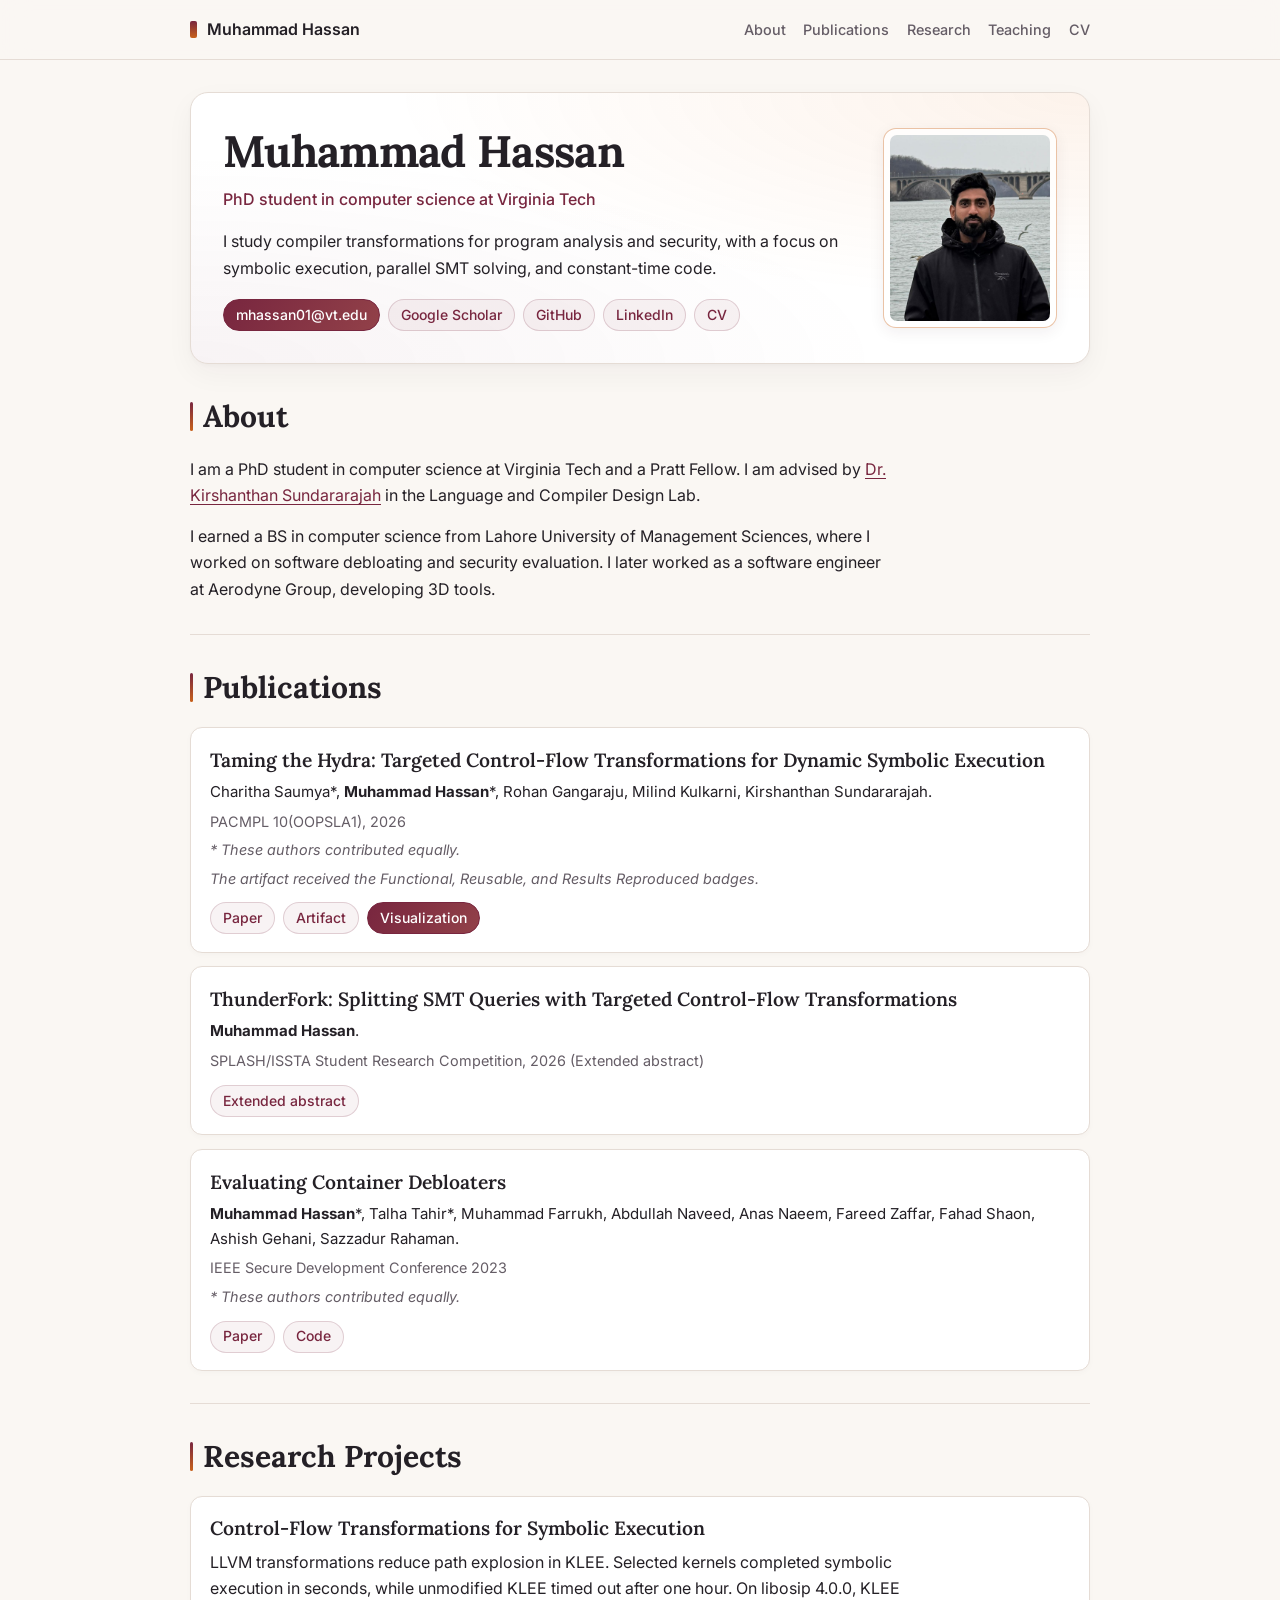
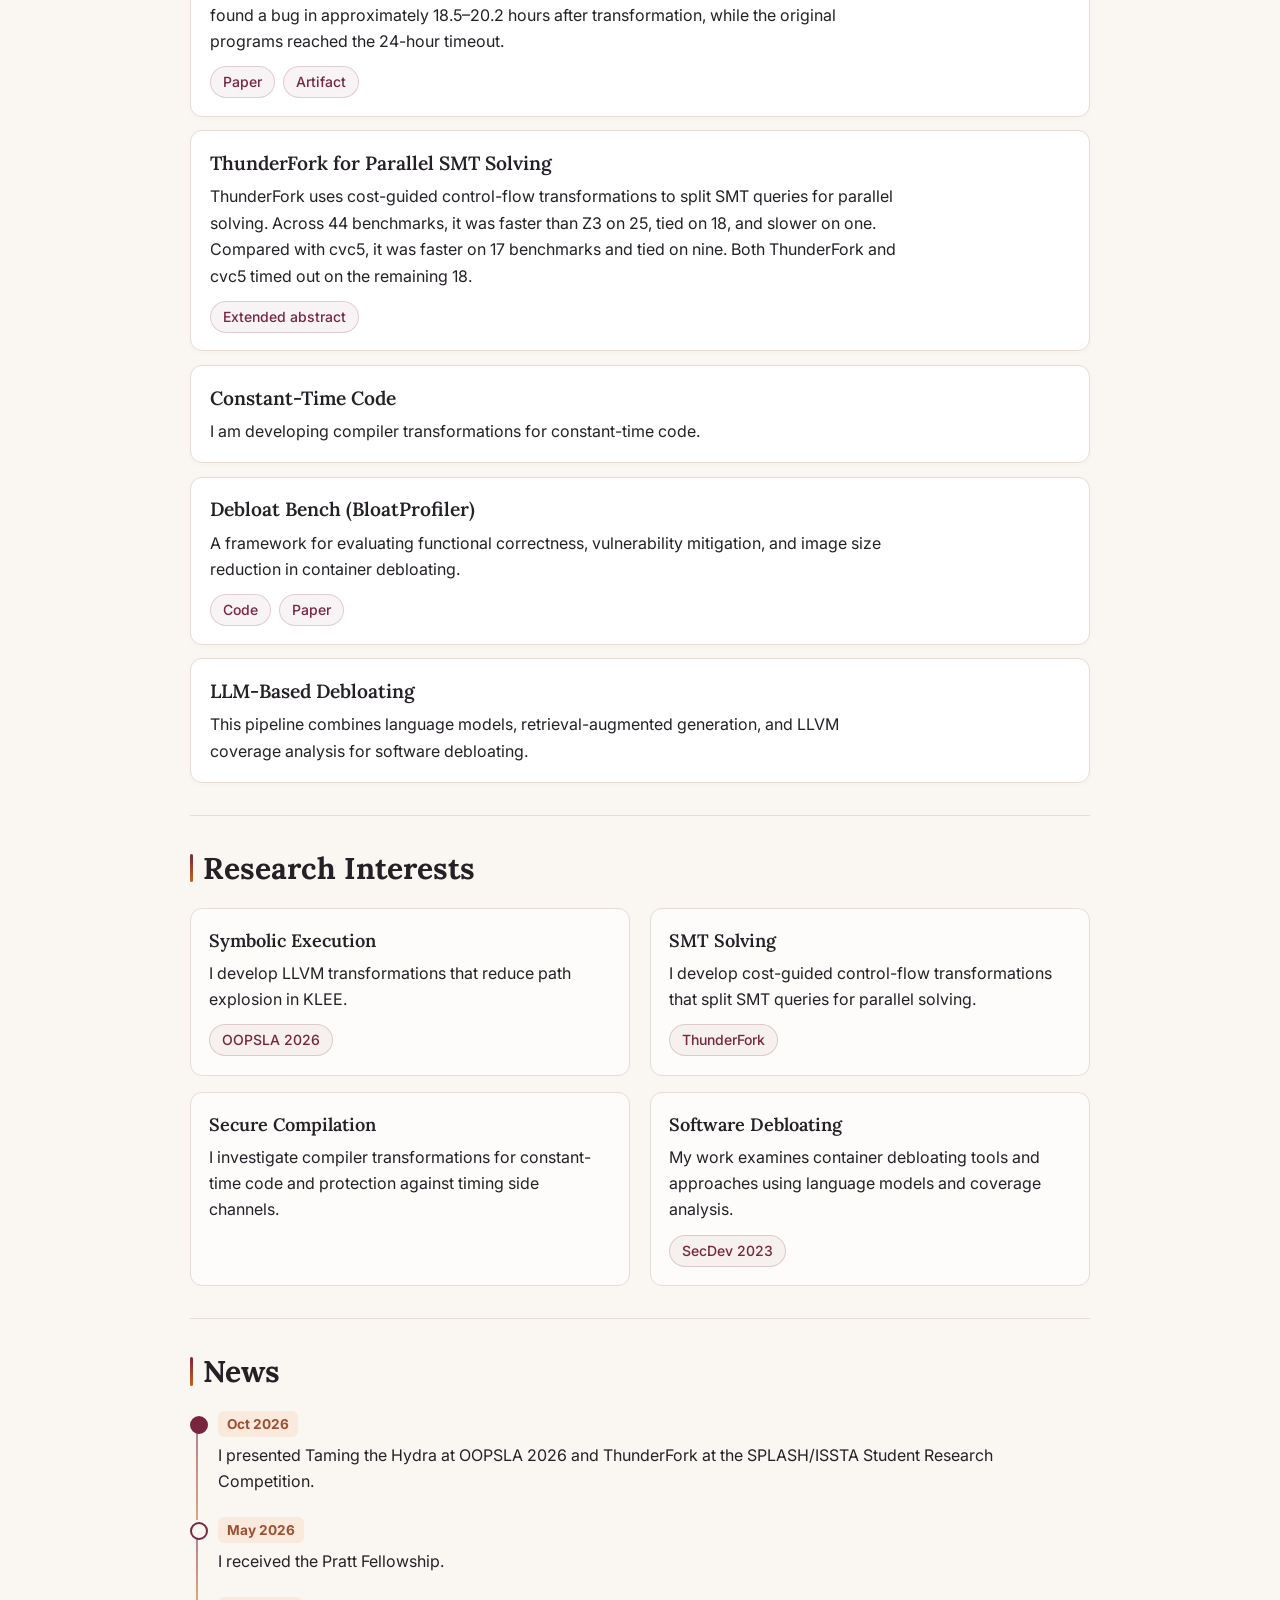
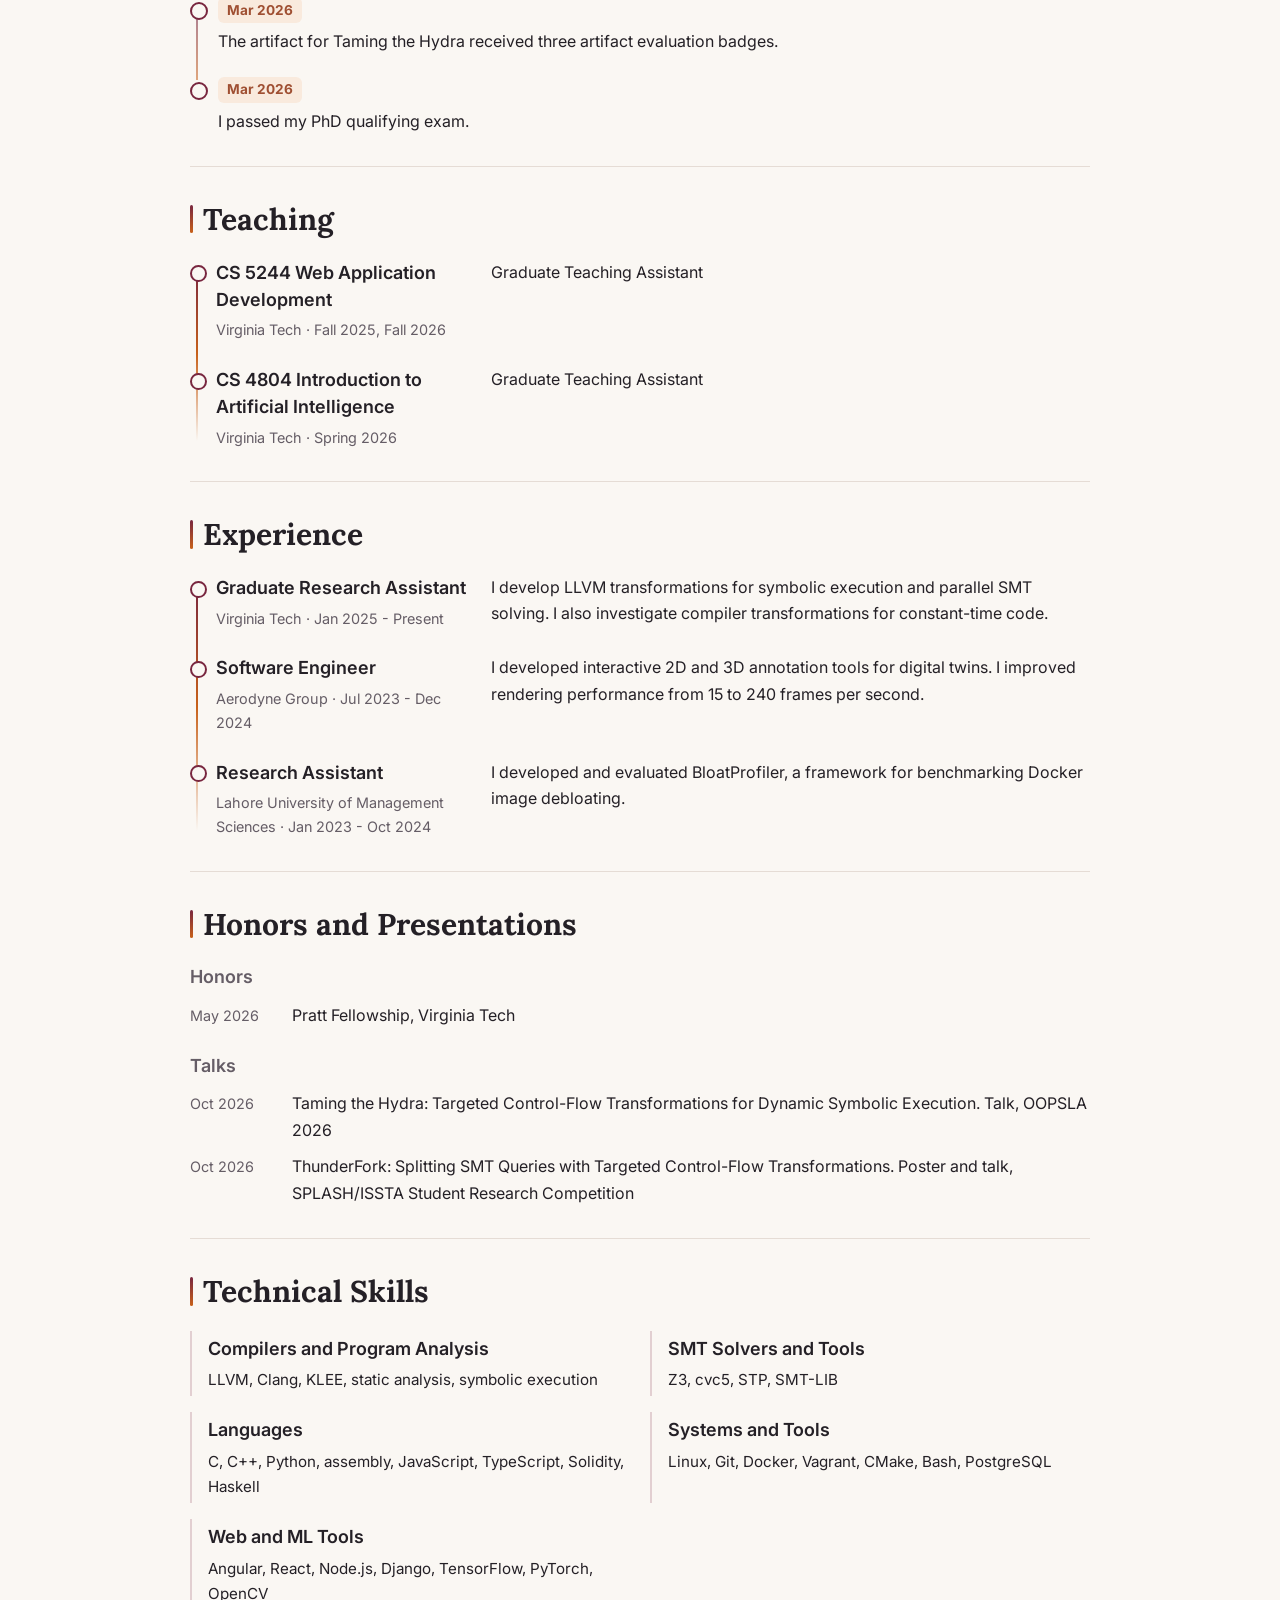
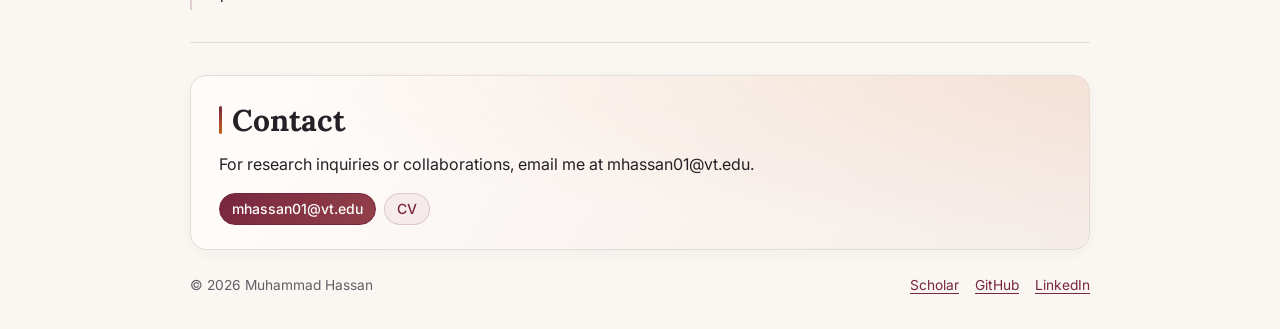
==== commit 9955ee1e: "redesign" ====
--- a/index.html
+++ b/index.html
@@ -4,6 +4,7 @@
 <head>
     <meta charset="UTF-8" />
     <meta name="viewport" content="width=device-width, initial-scale=1.0" />
+    <meta name="color-scheme" content="light" />
     <meta name="description"
         content="Muhammad Hassan is a PhD student in computer science at Virginia Tech researching compiler transformations for program analysis and security." />
     <title>Muhammad Hassan | PhD Student in Computer Science</title>
@@ -20,19 +21,14 @@
 
     <header class="site-header">
         <a class="brand" href="#top" aria-label="Muhammad Hassan home">
-            <span class="brand__mark" aria-hidden="true"></span>
             <span>Muhammad Hassan</span>
         </a>
         <nav class="site-nav" id="site-nav" aria-label="Primary navigation">
             <a href="#about">About</a>
-            <a href="#news">News</a>
+            <a href="#publications">Publications</a>
             <a href="#research">Research</a>
-            <a href="#publications">Publications</a>
-            <a href="#honors">Honors</a>
-            <a href="#experience">Experience</a>
             <a href="#teaching">Teaching</a>
-            <a href="#skills">Skills</a>
-            <a href="#contact">Contact</a>
+            <a href="resume.pdf" target="_blank" rel="noopener noreferrer">CV</a>
         </nav>
     </header>
 
@@ -81,91 +77,18 @@
             </div>
         </section>
 
-        <section class="section" id="news" aria-labelledby="news-title">
-            <div class="section__header">
-                <h2 id="news-title">News</h2>
-            </div>
-            <div class="section__body">
-                <ul class="news-list news-timeline">
-                    <li>
-                        <span>Oct 2026</span>
-                        I presented Taming the Hydra at OOPSLA 2026 and ThunderFork at the
-                        SPLASH/ISSTA Student Research Competition.
-                    </li>
-                    <li>
-                        <span>May 2026</span>
-                        I received the Pratt Fellowship.
-                    </li>
-                    <li>
-                        <span>Mar 2026</span>
-                        The artifact for Taming the Hydra received three artifact evaluation badges.
-                    </li>
-                    <li>
-                        <span>Mar 2026</span>
-                        I passed my PhD qualifying exam.
-                    </li>
-                </ul>
-            </div>
-        </section>
-
-        <section class="section" id="research" aria-labelledby="research-title">
-            <div class="section__header">
-                <h2 id="research-title">Research Interests</h2>
-            </div>
-            <div class="research-grid">
-                <article class="panel">
-                    <h3>Symbolic Execution</h3>
-                    <p>
-                        I develop LLVM transformations that reduce path explosion in KLEE.
-                    </p>
-                    <div class="inline-links">
-                        <a href="https://dl.acm.org/doi/10.1145/3798202" target="_blank"
-                            rel="noopener noreferrer">OOPSLA 2026</a>
-                    </div>
-                </article>
-                <article class="panel">
-                    <h3>SMT Solving</h3>
-                    <p>
-                        I develop cost-guided control-flow transformations that split SMT queries for parallel solving.
-                    </p>
-                    <div class="inline-links">
-                        <a href="https://dl.acm.org/doi/10.1145/3837729.3839577" target="_blank"
-                            rel="noopener noreferrer">ThunderFork</a>
-                    </div>
-                </article>
-                <article class="panel">
-                    <h3>Secure Compilation</h3>
-                    <p>
-                        I investigate compiler transformations for constant-time code and protection against timing
-                        side channels.
-                    </p>
-                </article>
-                <article class="panel">
-                    <h3>Software Debloating</h3>
-                    <p>
-                        My work examines container debloating tools and approaches using language models and coverage
-                        analysis.
-                    </p>
-                    <div class="inline-links">
-                        <a href="https://www.csl.sri.com/users/gehani/papers/SecDev-2023.Debloat.pdf" target="_blank"
-                            rel="noopener noreferrer">SecDev 2023</a>
-                    </div>
-                </article>
-            </div>
-        </section>
-
         <section class="section" id="publications" aria-labelledby="publications-title">
             <div class="section__header">
                 <h2 id="publications-title">Publications</h2>
             </div>
             <ol class="publication-list">
                 <li class="publication">
-                    <p class="publication__venue">PACMPL 10(OOPSLA1), 2026</p>
                     <h3>Taming the Hydra: Targeted Control-Flow Transformations for Dynamic Symbolic Execution</h3>
                     <p>
                         Charitha Saumya*, <strong>Muhammad Hassan</strong>*, Rohan Gangaraju, Milind Kulkarni,
                         Kirshanthan Sundararajah.
                     </p>
+                    <p class="publication__venue">PACMPL 10(OOPSLA1), 2026</p>
                     <p class="publication__note">* These authors contributed equally.</p>
                     <p class="publication__note">The artifact received the Functional, Reusable, and Results Reproduced badges.</p>
                     <div class="inline-links">
@@ -173,27 +96,27 @@
                             rel="noopener noreferrer">Paper</a>
                         <a href="https://github.com/hassanaleem/CFMSE-OOPSLA26-Artifact" target="_blank"
                             rel="noopener noreferrer">Artifact</a>
-                        <a href="viz-merge.html" class="viz-link">▶ Visualization</a>
+                        <a href="viz-merge.html" class="viz-link">Visualization</a>
                     </div>
                 </li>
                 <li class="publication">
+                    <h3>ThunderFork: Splitting SMT Queries with Targeted Control-Flow Transformations</h3>
+                    <p>
+                        <strong>Muhammad Hassan</strong>.
+                    </p>
                     <p class="publication__venue">SPLASH/ISSTA Student Research Competition, 2026 (Extended abstract)</p>
-                    <h3>ThunderFork: Splitting SMT Queries with Targeted Control-Flow Transformations</h3>
-                    <p>
-                        <strong>Muhammad Hassan</strong>.
-                    </p>
                     <div class="inline-links">
                         <a href="https://dl.acm.org/doi/10.1145/3837729.3839577" target="_blank"
                             rel="noopener noreferrer">Extended abstract</a>
                     </div>
                 </li>
                 <li class="publication">
-                    <p class="publication__venue">IEEE Secure Development Conference 2023</p>
                     <h3>Evaluating Container Debloaters</h3>
                     <p>
                         <strong>Muhammad Hassan</strong>*, Talha Tahir*, Muhammad Farrukh, Abdullah Naveed, Anas Naeem,
                         Fareed Zaffar, Fahad Shaon, Ashish Gehani, Sazzadur Rahaman.
                     </p>
+                    <p class="publication__venue">IEEE Secure Development Conference 2023</p>
                     <p class="publication__note">* These authors contributed equally.</p>
                     <div class="inline-links">
                         <a href="https://www.csl.sri.com/users/gehani/papers/SecDev-2023.Debloat.pdf" target="_blank"
@@ -205,35 +128,156 @@
             </ol>
         </section>
 
-        <section class="section" id="honors" aria-labelledby="honors-title">
-            <div class="section__header">
-                <h2 id="honors-title">Honors and Presentations</h2>
+        <section class="section" id="research" aria-labelledby="research-title">
+            <div class="section__header">
+                <h2 id="research-title">Research Projects</h2>
+            </div>
+            <div class="artifact-list" aria-label="Research projects">
+                <ul>
+                    <li>
+                        <h3>Control-Flow Transformations for Symbolic Execution</h3>
+                        <p>LLVM transformations reduce path explosion in KLEE. Selected kernels completed symbolic
+                            execution in seconds, while unmodified KLEE timed out after one hour. On libosip 4.0.0,
+                            KLEE found a bug in approximately 18.5–20.2 hours after transformation, while the original
+                            programs reached the 24-hour timeout.</p>
+                        <div class="inline-links">
+                            <a href="https://dl.acm.org/doi/10.1145/3798202" target="_blank"
+                                rel="noopener noreferrer">Paper</a>
+                            <a href="https://github.com/hassanaleem/CFMSE-OOPSLA26-Artifact" target="_blank"
+                                rel="noopener noreferrer">Artifact</a>
+                        </div>
+                    </li>
+                    <li>
+                        <h3>ThunderFork for Parallel SMT Solving</h3>
+                        <p>ThunderFork uses cost-guided control-flow transformations to split SMT queries for
+                            parallel solving. Across 44 benchmarks, it was faster than Z3 on 25, tied on 18,
+                            and slower on one. Compared with cvc5, it was faster on 17 benchmarks and tied on nine.
+                            Both ThunderFork and cvc5 timed out on the remaining 18.</p>
+                        <div class="inline-links">
+                            <a href="https://dl.acm.org/doi/10.1145/3837729.3839577" target="_blank"
+                                rel="noopener noreferrer">Extended abstract</a>
+                        </div>
+                    </li>
+                    <li>
+                        <h3>Constant-Time Code</h3>
+                        <p>I am developing compiler transformations for constant-time code.</p>
+                    </li>
+                    <li>
+                        <h3>Debloat Bench (BloatProfiler)</h3>
+                        <p>A framework for evaluating functional correctness, vulnerability mitigation, and image
+                            size reduction in container debloating.</p>
+                        <div class="inline-links">
+                            <a href="https://github.com/sprlab/debloat-bench" target="_blank"
+                                rel="noopener noreferrer">Code</a>
+                            <a href="https://www.csl.sri.com/users/gehani/papers/SecDev-2023.Debloat.pdf"
+                                target="_blank" rel="noopener noreferrer">Paper</a>
+                        </div>
+                    </li>
+                    <li>
+                        <h3>LLM-Based Debloating</h3>
+                        <p>This pipeline combines language models, retrieval-augmented generation, and LLVM
+                            coverage analysis for software debloating.</p>
+                    </li>
+                </ul>
+            </div>
+        </section>
+
+        <section class="section" id="research-interests" aria-labelledby="research-interests-title">
+            <div class="section__header">
+                <h2 id="research-interests-title">Research Interests</h2>
+            </div>
+            <div class="research-grid">
+                <article class="panel">
+                    <h3>Symbolic Execution</h3>
+                    <p>
+                        I develop LLVM transformations that reduce path explosion in KLEE.
+                    </p>
+                    <div class="inline-links">
+                        <a href="https://dl.acm.org/doi/10.1145/3798202" target="_blank"
+                            rel="noopener noreferrer">OOPSLA 2026</a>
+                    </div>
+                </article>
+                <article class="panel">
+                    <h3>SMT Solving</h3>
+                    <p>
+                        I develop cost-guided control-flow transformations that split SMT queries for parallel solving.
+                    </p>
+                    <div class="inline-links">
+                        <a href="https://dl.acm.org/doi/10.1145/3837729.3839577" target="_blank"
+                            rel="noopener noreferrer">ThunderFork</a>
+                    </div>
+                </article>
+                <article class="panel">
+                    <h3>Secure Compilation</h3>
+                    <p>
+                        I investigate compiler transformations for constant-time code and protection against timing
+                        side channels.
+                    </p>
+                </article>
+                <article class="panel">
+                    <h3>Software Debloating</h3>
+                    <p>
+                        My work examines container debloating tools and approaches using language models and coverage
+                        analysis.
+                    </p>
+                    <div class="inline-links">
+                        <a href="https://www.csl.sri.com/users/gehani/papers/SecDev-2023.Debloat.pdf" target="_blank"
+                            rel="noopener noreferrer">SecDev 2023</a>
+                    </div>
+                </article>
+            </div>
+        </section>
+
+        <section class="section" id="news" aria-labelledby="news-title">
+            <div class="section__header">
+                <h2 id="news-title">News</h2>
             </div>
             <div class="section__body">
-                <h3 class="subhead">Honors</h3>
-                <ul class="news-list">
+                <ul class="news-list news-timeline">
+                    <li>
+                        <span>Oct 2026</span>
+                        I presented Taming the Hydra at OOPSLA 2026 and ThunderFork at the
+                        SPLASH/ISSTA Student Research Competition.
+                    </li>
                     <li>
                         <span>May 2026</span>
-                        Pratt Fellowship, Virginia Tech
+                        I received the Pratt Fellowship.
+                    </li>
+                    <li>
+                        <span>Mar 2026</span>
+                        The artifact for Taming the Hydra received three artifact evaluation badges.
+                    </li>
+                    <li>
+                        <span>Mar 2026</span>
+                        I passed my PhD qualifying exam.
                     </li>
                 </ul>
-                <h3 class="subhead">Talks</h3>
-                <ul class="news-list">
-                    <li>
-                        <span>Oct 2026</span>
-                        Taming the Hydra: Targeted Control-Flow Transformations for Dynamic Symbolic Execution.
-                        Talk, OOPSLA 2026
-                    </li>
-                    <li>
-                        <span>Oct 2026</span>
-                        ThunderFork: Splitting SMT Queries with Targeted Control-Flow Transformations.
-                        Poster and talk, SPLASH/ISSTA Student Research Competition
-                    </li>
-                </ul>
-            </div>
-        </section>
-
-        <section class="section section--split" id="experience" aria-labelledby="experience-title">
+            </div>
+        </section>
+
+        <section class="section" id="teaching" aria-labelledby="teaching-title">
+            <div class="section__header">
+                <h2 id="teaching-title">Teaching</h2>
+            </div>
+            <div class="timeline">
+                <article class="timeline-item">
+                    <div>
+                        <h3>CS 5244 Web Application Development</h3>
+                        <p class="meta">Virginia Tech · Fall 2025, Fall 2026</p>
+                    </div>
+                    <p>Graduate Teaching Assistant</p>
+                </article>
+                <article class="timeline-item">
+                    <div>
+                        <h3>CS 4804 Introduction to Artificial Intelligence</h3>
+                        <p class="meta">Virginia Tech · Spring 2026</p>
+                    </div>
+                    <p>Graduate Teaching Assistant</p>
+                </article>
+            </div>
+        </section>
+
+        <section class="section" id="experience" aria-labelledby="experience-title">
             <div class="section__header">
                 <h2 id="experience-title">Experience</h2>
             </div>
@@ -270,77 +314,34 @@
                         </p>
                     </article>
                 </div>
-                <div class="artifact-list" aria-label="Research projects">
-                    <h3>Research Projects</h3>
-                    <ul>
-                        <li>
-                            <span>Control-Flow Transformations for Symbolic Execution</span>
-                            <p>LLVM transformations reduce path explosion in KLEE. Selected kernels completed symbolic
-                                execution in seconds, while unmodified KLEE timed out after one hour. On libosip 4.0.0,
-                                KLEE found a bug in approximately 18.5–20.2 hours after transformation, while the original
-                                programs reached the 24-hour timeout.</p>
-                            <div class="inline-links">
-                                <a href="https://dl.acm.org/doi/10.1145/3798202" target="_blank"
-                                    rel="noopener noreferrer">Paper</a>
-                                <a href="https://github.com/hassanaleem/CFMSE-OOPSLA26-Artifact" target="_blank"
-                                    rel="noopener noreferrer">Artifact</a>
-                            </div>
-                        </li>
-                        <li>
-                            <span>ThunderFork for Parallel SMT Solving</span>
-                            <p>ThunderFork uses cost-guided control-flow transformations to split SMT queries for
-                                parallel solving. Across 44 benchmarks, it was faster than Z3 on 25, tied on 18,
-                                and slower on one. Compared with cvc5, it was faster on 17 benchmarks and tied on nine.
-                                Both ThunderFork and cvc5 timed out on the remaining 18.</p>
-                            <div class="inline-links">
-                                <a href="https://dl.acm.org/doi/10.1145/3837729.3839577" target="_blank"
-                                    rel="noopener noreferrer">Extended abstract</a>
-                            </div>
-                        </li>
-                        <li>
-                            <span>Constant-Time Code</span>
-                            <p>I am developing compiler transformations for constant-time code.</p>
-                        </li>
-                        <li>
-                            <span>Debloat Bench (BloatProfiler)</span>
-                            <p>A framework for evaluating functional correctness, vulnerability mitigation, and image
-                                size reduction in container debloating.</p>
-                            <div class="inline-links">
-                                <a href="https://github.com/sprlab/debloat-bench" target="_blank"
-                                    rel="noopener noreferrer">Code</a>
-                                <a href="https://www.csl.sri.com/users/gehani/papers/SecDev-2023.Debloat.pdf"
-                                    target="_blank" rel="noopener noreferrer">Paper</a>
-                            </div>
-                        </li>
-                        <li>
-                            <span>LLM-Based Debloating</span>
-                            <p>This pipeline combines language models, retrieval-augmented generation, and LLVM
-                                coverage analysis for software debloating.</p>
-                        </li>
-                    </ul>
-                </div>
-            </div>
-        </section>
-
-        <section class="section" id="teaching" aria-labelledby="teaching-title">
-            <div class="section__header">
-                <h2 id="teaching-title">Teaching</h2>
-            </div>
-            <div class="timeline">
-                <article class="timeline-item">
-                    <div>
-                        <h3>CS 5244 Web Application Development</h3>
-                        <p class="meta">Virginia Tech · Fall 2025, Fall 2026</p>
-                    </div>
-                    <p>Graduate Teaching Assistant</p>
-                </article>
-                <article class="timeline-item">
-                    <div>
-                        <h3>CS 4804 Introduction to Artificial Intelligence</h3>
-                        <p class="meta">Virginia Tech · Spring 2026</p>
-                    </div>
-                    <p>Graduate Teaching Assistant</p>
-                </article>
+            </div>
+        </section>
+
+        <section class="section" id="honors" aria-labelledby="honors-title">
+            <div class="section__header">
+                <h2 id="honors-title">Honors and Presentations</h2>
+            </div>
+            <div class="section__body">
+                <h3 class="subhead">Honors</h3>
+                <ul class="news-list">
+                    <li>
+                        <span>May 2026</span>
+                        Pratt Fellowship, Virginia Tech
+                    </li>
+                </ul>
+                <h3 class="subhead">Talks</h3>
+                <ul class="news-list">
+                    <li>
+                        <span>Oct 2026</span>
+                        Taming the Hydra: Targeted Control-Flow Transformations for Dynamic Symbolic Execution.
+                        Talk, OOPSLA 2026
+                    </li>
+                    <li>
+                        <span>Oct 2026</span>
+                        ThunderFork: Splitting SMT Queries with Targeted Control-Flow Transformations.
+                        Poster and talk, SPLASH/ISSTA Student Research Competition
+                    </li>
+                </ul>
             </div>
         </section>
 
@@ -372,14 +373,14 @@
             </div>
         </section>
 
-        <section class="contact" id="contact" aria-labelledby="contact-title">
+        <section class="section contact" id="contact" aria-labelledby="contact-title">
             <h2 id="contact-title">Contact</h2>
             <p>
                 For research inquiries or collaborations, email me at mhassan01@vt.edu.
             </p>
             <div class="hero__actions">
-                <a class="button button--primary" href="mailto:mhassan01@vt.edu">mhassan01@vt.edu</a>
-                <a class="button button--quiet" href="resume.pdf" target="_blank" rel="noopener noreferrer">CV</a>
+                <a href="mailto:mhassan01@vt.edu">mhassan01@vt.edu</a>
+                <a href="resume.pdf" target="_blank" rel="noopener noreferrer">CV</a>
             </div>
         </section>
     </main>
--- a/styles.css
+++ b/styles.css
@@ -1,43 +1,21 @@
 :root {
+    color-scheme: light;
     --page: #faf7f3;
     --surface: #ffffff;
-    --surface-soft: #f5efe8;
-    --ink: #1f1a1c;
-    --muted: #6a6064;
-    --line: #e8dfd6;
-    --link: #861f41;
-    --link-soft: rgba(134, 31, 65, 0.07);
-    --link-line: rgba(134, 31, 65, 0.22);
+    --ink: #242026;
+    --muted: #655d66;
+    --line: #e5dcd5;
+    --link: #78263f;
+    --link-strong: #662037;
+    --link-soft: rgba(120, 38, 63, 0.055);
+    --link-line: rgba(120, 38, 63, 0.19);
     --accent: #c8611a;
     --accent-dark: #9f4f32;
-    --accent-soft: rgba(229, 117, 31, 0.12);
-    --shadow: 0 1px 2px rgba(31, 26, 28, 0.04), 0 8px 24px rgba(31, 26, 28, 0.06);
-    --shadow-hover: 0 2px 4px rgba(31, 26, 28, 0.06), 0 14px 34px rgba(31, 26, 28, 0.1);
-    --header-bg: rgba(250, 247, 243, 0.82);
-    --radius: 14px;
-    --max: 1040px;
+    --accent-soft: rgba(229, 117, 31, 0.1);
+    --shadow: 0 2px 5px rgba(54, 32, 39, 0.025), 0 10px 28px rgba(54, 32, 39, 0.045);
+    --max: 900px;
     --sans: "Inter", system-ui, -apple-system, "Segoe UI", Roboto, Arial, sans-serif;
     --serif: "Lora", Georgia, "Times New Roman", serif;
-}
-
-@media (prefers-color-scheme: dark) {
-    :root {
-        --page: #141113;
-        --surface: #1d191b;
-        --surface-soft: #241f22;
-        --ink: #efe8e4;
-        --muted: #a99fa3;
-        --line: #352d31;
-        --link: #f08aa8;
-        --link-soft: rgba(240, 138, 168, 0.1);
-        --link-line: rgba(240, 138, 168, 0.28);
-        --accent: #f39a52;
-        --accent-dark: #f39a52;
-        --accent-soft: rgba(243, 154, 82, 0.14);
-        --shadow: 0 1px 2px rgba(0, 0, 0, 0.3), 0 8px 24px rgba(0, 0, 0, 0.25);
-        --shadow-hover: 0 2px 4px rgba(0, 0, 0, 0.35), 0 14px 34px rgba(0, 0, 0, 0.35);
-        --header-bg: rgba(20, 17, 19, 0.8);
-    }
 }
 
 * {
@@ -54,20 +32,25 @@
     color: var(--ink);
     background: var(--page);
     font-family: var(--sans);
-    font-size: 16.5px;
+    font-size: 16px;
     line-height: 1.65;
     -webkit-font-smoothing: antialiased;
 }
 
 a {
     color: var(--link);
-    text-decoration: none;
-    transition: color 150ms ease;
+    text-decoration: underline;
+    text-decoration-thickness: 1px;
+    text-underline-offset: 3px;
 }
 
 a:hover {
-    text-decoration: underline;
-    text-underline-offset: 3px;
+    text-decoration-thickness: 2px;
+}
+
+a:focus-visible {
+    outline: 2px solid var(--link);
+    outline-offset: 4px;
 }
 
 img {
@@ -81,8 +64,8 @@
     top: -4rem;
     z-index: 100;
     padding: 0.45rem 0.7rem;
-    color: #fff;
-    background: var(--ink);
+    color: var(--surface);
+    background: var(--link);
     border-radius: 6px;
 }
 
@@ -90,7 +73,7 @@
     top: 1rem;
 }
 
-/* ── Header ── */
+/* Header */
 .site-header {
     position: sticky;
     top: 0;
@@ -99,12 +82,11 @@
     align-items: center;
     justify-content: space-between;
     gap: 1.5rem;
-    width: 100%;
-    padding: 0.8rem max(1rem, calc((100% - var(--max)) / 2));
-    background: var(--header-bg);
+    padding: 0.85rem max(1.25rem, calc((100% - var(--max)) / 2));
+    background: rgba(250, 247, 243, 0.9);
     border-bottom: 1px solid var(--line);
-    -webkit-backdrop-filter: saturate(160%) blur(12px);
-    backdrop-filter: saturate(160%) blur(12px);
+    -webkit-backdrop-filter: blur(14px);
+    backdrop-filter: blur(14px);
 }
 
 .brand {
@@ -112,54 +94,52 @@
     align-items: center;
     gap: 0.6rem;
     color: var(--ink);
-    font-weight: 700;
+    font-weight: 600;
     white-space: nowrap;
+    text-decoration: none;
+}
+
+.brand::before {
+    content: "";
+    flex: none;
+    width: 0.45rem;
+    height: 1.1rem;
+    background: linear-gradient(var(--link), var(--accent));
+    border-radius: 2px;
 }
 
 .brand:hover {
-    text-decoration: none;
-}
-
-.brand__mark {
-    flex: none;
-    width: 2.1rem;
-    height: 2.1rem;
-    background: var(--surface-soft) url("pfp.JPG") 50% 28% / 230% auto no-repeat;
-    border: 2px solid var(--surface);
-    border-radius: 50%;
-    box-shadow: 0 0 0 2px var(--accent);
+    text-decoration: underline;
 }
 
 .site-nav {
     display: flex;
     flex-wrap: wrap;
     justify-content: flex-end;
-    gap: 0.2rem;
-    font-size: 0.88rem;
+    gap: 0.3rem 1.1rem;
+    font-size: 0.9rem;
 }
 
 .site-nav a {
-    padding: 0.32rem 0.65rem;
+    padding: 0.25rem 0;
     color: var(--muted);
     font-weight: 500;
-    border-radius: 999px;
-    transition: color 150ms ease, background 150ms ease;
+    text-decoration: none;
 }
 
 .site-nav a:hover,
 .site-nav a.is-active {
     color: var(--link);
-    background: var(--link-soft);
-    text-decoration: none;
+    text-decoration: underline;
 }
 
 main,
 .site-footer {
-    width: min(calc(100% - 2rem), var(--max));
+    width: min(calc(100% - 2.5rem), var(--max));
     margin: 0 auto;
 }
 
-/* ── Typography ── */
+/* Typography */
 h1,
 h2,
 h3,
@@ -168,183 +148,183 @@
 }
 
 h1 {
-    margin-bottom: 0.4rem;
+    margin-bottom: 0.5rem;
     font-family: var(--serif);
-    font-size: clamp(2.5rem, 5.5vw, 3.6rem);
-    line-height: 1.05;
+    font-size: clamp(2.125rem, 4vw, 2.75rem);
+    line-height: 1.2;
     font-weight: 700;
-    letter-spacing: -0.01em;
+    letter-spacing: -0.015em;
 }
 
 h2 {
     margin-bottom: 0;
     font-family: var(--serif);
-    font-size: 1.3rem;
-    line-height: 1.3;
+    font-size: clamp(1.625rem, 3vw, 1.875rem);
+    line-height: 1.35;
+    font-weight: 700;
+}
+
+h3 {
+    margin-bottom: 0.35rem;
+    font-size: 1.125rem;
+    line-height: 1.5;
     font-weight: 600;
 }
 
-h3 {
-    margin-bottom: 0.3rem;
-    font-size: 1rem;
-    line-height: 1.4;
-    font-weight: 650;
-}
-
-.eyebrow {
-    display: inline-flex;
+/* Introduction */
+.hero {
+    display: grid;
+    grid-template-columns: minmax(0, 1fr) 174px;
     align-items: center;
-    gap: 0.5rem;
-    margin: 0 0 0.55rem;
-    color: var(--accent);
-    font-size: 0.74rem;
-    font-weight: 700;
-    letter-spacing: 0.1em;
-    text-transform: uppercase;
-}
-
-.eyebrow::before {
-    content: "";
-    width: 1.1rem;
-    height: 2px;
-    background: currentColor;
-    border-radius: 2px;
-}
-
-/* ── Hero ── */
-.hero {
-    position: relative;
-    display: grid;
-    grid-template-columns: minmax(0, 1fr) 220px;
-    gap: 3rem;
-    align-items: center;
+    gap: 2rem;
     margin-top: 2rem;
-    padding: 3rem 3rem 2.8rem;
+    padding: 2rem;
     background:
-        radial-gradient(circle at 92% 8%, var(--accent-soft), transparent 42%),
-        radial-gradient(circle at 0% 100%, var(--link-soft), transparent 50%),
+        radial-gradient(ellipse at 100% 0%, rgba(229, 117, 31, 0.09), transparent 55%),
+        radial-gradient(ellipse at 0% 100%, var(--link-soft), transparent 55%),
         var(--surface);
     border: 1px solid var(--line);
-    border-radius: 22px;
+    border-radius: 18px;
     box-shadow: var(--shadow);
 }
 
+.hero__content {
+    min-width: 0;
+}
+
 .academic-title {
-    margin-bottom: 1.1rem;
+    margin-bottom: 1rem;
     color: var(--link);
-    font-size: 1.02rem;
-    font-weight: 600;
+    font-size: 1rem;
+    font-weight: 500;
 }
 
 .hero__lede {
-    max-width: 40rem;
-    margin-bottom: 1.5rem;
-    color: var(--ink);
-    font-size: 1.08rem;
-    line-height: 1.7;
-}
-
-.contact-line {
+    max-width: 70ch;
+    margin-bottom: 1.15rem;
+}
+
+.contact-line,
+.inline-links,
+.hero__actions,
+.footer-links {
     display: flex;
     flex-wrap: wrap;
     gap: 0.5rem;
+    font-size: 0.9rem;
+}
+
+.contact-line {
     margin: 0;
 }
 
-.contact-line a {
+.contact-line a,
+.inline-links a,
+.hero__actions a {
     display: inline-flex;
     align-items: center;
-    padding: 0.42rem 0.9rem;
-    color: var(--ink);
-    background: var(--surface);
-    border: 1px solid var(--line);
+    justify-content: center;
+    max-width: 100%;
+    padding: 0.3rem 0.75rem;
+    color: var(--link);
+    background: var(--link-soft);
+    border: 1px solid var(--link-line);
     border-radius: 999px;
-    font-size: 0.86rem;
+    font-size: 0.875rem;
     font-weight: 500;
-    transition: border-color 150ms ease, color 150ms ease, transform 150ms ease;
-}
-
-.contact-line a:first-child {
-    color: #fff;
-    background: var(--link);
+    line-height: 1.45;
+    text-decoration: none;
+    transition: background 160ms ease, border-color 160ms ease, box-shadow 160ms ease;
+}
+
+.contact-line a:hover,
+.inline-links a:hover,
+.hero__actions a:hover {
+    background: rgba(120, 38, 63, 0.095);
+    border-color: rgba(120, 38, 63, 0.35);
+    box-shadow: 0 2px 6px rgba(120, 38, 63, 0.06);
+}
+
+.contact-line a:first-child,
+.hero__actions a:first-child,
+.inline-links .viz-link {
+    color: var(--surface);
+    background: linear-gradient(120deg, var(--link), #924149);
     border-color: var(--link);
 }
 
-@media (prefers-color-scheme: dark) {
-    .contact-line a:first-child {
-        color: #1d191b;
-    }
-}
-
-.contact-line a:hover {
-    color: var(--link);
-    border-color: var(--link-line);
-    text-decoration: none;
-    transform: translateY(-1px);
-}
-
-.contact-line a:first-child:hover {
-    color: #fff;
-    filter: brightness(1.08);
+.contact-line a:first-child:hover,
+.hero__actions a:first-child:hover,
+.inline-links .viz-link:hover {
+    color: var(--surface);
+    background: var(--link-strong);
+    border-color: var(--link-strong);
 }
 
 .hero-card {
-    position: relative;
     justify-self: end;
-}
-
-.hero-card::before {
-    content: "";
-    position: absolute;
-    inset: 12px -12px -12px 12px;
-    border: 2px solid var(--accent);
-    border-radius: 20px;
-    opacity: 0.55;
+    padding: 6px;
+    background: rgba(255, 255, 255, 0.75);
+    border: 1px solid rgba(200, 97, 26, 0.38);
+    border-radius: 13px;
+    box-shadow: 0 4px 15px rgba(54, 32, 39, 0.07);
 }
 
 .profile-photo {
-    position: relative;
-    width: 220px;
+    width: 160px;
     aspect-ratio: 1 / 1.16;
     object-fit: cover;
     object-position: center 18%;
-    background: var(--surface-soft);
-    border-radius: 20px;
-    box-shadow: var(--shadow-hover);
-}
-
-/* ── Sections ── */
+    border-radius: 7px;
+}
+
+/* Sections */
 .section {
-    display: grid;
-    grid-template-columns: 210px minmax(0, 1fr);
-    gap: 2.5rem;
-    padding: 3rem 0;
+    padding: 2rem 0;
     border-bottom: 1px solid var(--line);
 }
 
 .section__header {
-    position: sticky;
-    top: 5rem;
-    align-self: start;
-}
-
-.section__body,
-.prose {
-    color: var(--ink);
+    margin-bottom: 1.2rem;
+}
+
+.section__header h2,
+.contact h2 {
+    display: flex;
+    align-items: center;
+    gap: 0.65rem;
+}
+
+.section__header h2::before,
+.contact h2::before {
+    content: "";
+    flex: none;
+    width: 3px;
+    height: 0.95em;
+    background: linear-gradient(var(--link), var(--accent));
+    border-radius: 2px;
+}
+
+.prose,
+.hero__lede,
+.artifact-list p,
+.timeline-item > p,
+.contact p {
+    max-width: 70ch;
 }
 
 .prose p {
-    margin-bottom: 1rem;
+    margin-bottom: 0.9rem;
 }
 
 .prose p:last-child {
     margin-bottom: 0;
 }
 
-/* ── News ── */
+/* News and presentations */
 .news-list {
     display: grid;
-    gap: 0.25rem;
+    gap: 0.65rem;
     margin: 0;
     padding: 0;
     list-style: none;
@@ -352,33 +332,47 @@
 
 .news-list li {
     display: grid;
-    grid-template-columns: 5.6rem minmax(0, 1fr);
+    grid-template-columns: 5.4rem minmax(0, 1fr);
+    align-items: baseline;
     gap: 1rem;
-    align-items: baseline;
-    padding: 0.6rem 0;
-    border-bottom: 1px dashed var(--line);
-}
-
-.news-list li:last-child {
-    border-bottom: 0;
 }
 
 .news-list span {
-    justify-self: start;
-    padding: 0.12rem 0.55rem;
-    color: var(--accent-dark);
-    background: var(--accent-soft);
-    border-radius: 6px;
-    font-size: 0.78rem;
-    font-weight: 700;
+    color: var(--muted);
+    font-size: 0.9rem;
     white-space: nowrap;
 }
 
-/* News as a vertical timeline */
 .news-timeline {
     position: relative;
     gap: 0;
     padding-left: 1.75rem;
+}
+
+.news-timeline li {
+    position: relative;
+    display: block;
+    padding: 0 0 1.4rem;
+}
+
+.news-timeline li:last-child {
+    padding-bottom: 0;
+}
+
+.news-timeline li::before {
+    content: "";
+    position: absolute;
+    top: 0.32rem;
+    left: -1.75rem;
+    width: 0.9rem;
+    height: 0.9rem;
+    background: var(--page);
+    border: 2px solid var(--link);
+    border-radius: 50%;
+}
+
+.news-timeline li:first-child::before {
+    background: var(--link);
 }
 
 .news-timeline li:not(:last-child)::after {
@@ -392,198 +386,124 @@
     opacity: 0.55;
 }
 
-.news-timeline li {
-    position: relative;
-    display: block;
-    padding: 0 0 1.4rem;
-    border-bottom: 0;
-}
-
-.news-timeline li:last-child {
-    padding-bottom: 0;
-}
-
-.news-timeline li::before {
-    content: "";
-    position: absolute;
-    top: 0.32rem;
-    left: -1.75rem;
-    width: 0.9rem;
-    height: 0.9rem;
-    background: var(--surface);
-    border: 2px solid var(--link);
-    border-radius: 50%;
-}
-
-.news-timeline li:first-child::before {
-    background: var(--link);
-}
-
 .news-timeline span {
     display: block;
     width: fit-content;
     margin-bottom: 0.3rem;
-}
-
-.meta,
-.publication__venue {
+    padding: 0.12rem 0.55rem;
+    color: var(--accent-dark);
+    background: var(--accent-soft);
+    border-radius: 6px;
+    font-size: 0.85rem;
+    font-weight: 700;
+}
+
+.meta {
     color: var(--muted);
-    font-size: 0.84rem;
-    font-weight: 500;
-}
-
-/* ── Cards ── */
+    font-size: 0.9rem;
+}
+
+.subhead {
+    margin-bottom: 0.7rem;
+    color: var(--muted);
+    font-weight: 600;
+}
+
+.news-list + .subhead {
+    margin-top: 1.5rem;
+}
+
+/* Research interests and skills */
 .research-grid,
 .skills-grid {
     display: grid;
     grid-template-columns: repeat(2, minmax(0, 1fr));
-    gap: 1rem;
-}
-
-.panel,
-.skill-group {
-    position: relative;
-    padding: 1.35rem 1.4rem;
-    background: var(--surface);
+    gap: 1rem 1.25rem;
+}
+
+.panel {
+    padding: 1.15rem;
+    background: rgba(255, 255, 255, 0.62);
     border: 1px solid var(--line);
-    border-radius: var(--radius);
-    box-shadow: var(--shadow);
-    transition: transform 180ms ease, box-shadow 180ms ease, border-color 180ms ease;
-}
-
-.panel {
-    overflow: hidden;
-}
-
-.panel::before {
-    content: "";
-    position: absolute;
-    inset: 0 0 auto;
-    height: 3px;
-    background: linear-gradient(90deg, var(--link), var(--accent));
-}
-
-.panel:hover,
-.skill-group:hover {
-    transform: translateY(-2px);
-    border-color: var(--link-line);
-    box-shadow: var(--shadow-hover);
+    border-radius: 12px;
 }
 
 .panel h3 {
     font-family: var(--serif);
-    font-size: 1.08rem;
-    font-weight: 600;
 }
 
 .panel p,
 .skill-group p {
     margin-bottom: 0;
-    color: var(--muted);
+}
+
+.skill-group {
+    padding: 0.25rem 0 0.25rem 1rem;
+    border-left: 2px solid var(--link-line);
+}
+
+.skill-group p {
     font-size: 0.95rem;
 }
 
-.skill-group {
-    padding: 1.1rem 1.25rem;
-}
-
-.skill-group h3 {
-    color: var(--link);
-    font-size: 0.8rem;
-    font-weight: 700;
-    letter-spacing: 0.07em;
-    text-transform: uppercase;
-}
-
-/* ── Publications ── */
-.publication-list {
+/* Publications and research projects */
+.publication-list,
+.artifact-list ul {
     display: grid;
-    gap: 1rem;
+    gap: 0.85rem;
     margin: 0;
     padding: 0;
     list-style: none;
 }
 
-.publication {
-    padding: 1.3rem 1.4rem;
+.publication,
+.artifact-list li {
+    padding: 1.1rem 1.2rem;
     background: var(--surface);
     border: 1px solid var(--line);
-    border-left: 4px solid var(--link);
-    border-radius: var(--radius);
-    box-shadow: var(--shadow);
-    transition: box-shadow 180ms ease, transform 180ms ease;
-}
-
-.publication:hover {
-    transform: translateY(-2px);
-    box-shadow: var(--shadow-hover);
-}
-
-.publication__venue {
-    margin-bottom: 0.35rem;
-    color: var(--accent-dark);
-    font-size: 0.74rem;
-    font-weight: 700;
-    letter-spacing: 0.06em;
-    text-transform: uppercase;
-}
-
-.publication h3 {
+    border-radius: 12px;
+    box-shadow: 0 2px 6px rgba(54, 32, 39, 0.025);
+    transition: border-color 180ms ease, box-shadow 180ms ease;
+}
+
+.publication:hover,
+.artifact-list li:hover {
+    border-color: var(--link-line);
+    box-shadow: 0 4px 16px rgba(54, 32, 39, 0.07);
+}
+
+.publication h3,
+.artifact-list h3 {
     font-family: var(--serif);
-    font-size: 1.12rem;
+    font-size: 1.2rem;
+    line-height: 1.5;
     font-weight: 600;
-    line-height: 1.4;
 }
 
 .publication p {
     margin-bottom: 0.3rem;
+    font-size: 0.94rem;
+}
+
+.publication .publication__venue,
+.publication .publication__note {
     color: var(--muted);
-    font-size: 0.93rem;
-}
-
-.publication strong {
-    color: var(--ink);
+    font-size: 0.9rem;
 }
 
 .publication__note {
-    font-size: 0.84rem;
     font-style: italic;
 }
 
-/* ── Links ── */
-.inline-links,
-.footer-links {
-    display: flex;
-    flex-wrap: wrap;
-    gap: 0.5rem;
-    margin-top: 0.7rem;
-    font-size: 0.82rem;
-}
-
-.inline-links a {
-    display: inline-flex;
-    align-items: center;
-    padding: 0.2rem 0.7rem;
-    color: var(--link);
-    background: var(--link-soft);
-    border: 1px solid var(--link-line);
-    border-radius: 999px;
-    font-weight: 600;
-    transition: background 150ms ease, transform 150ms ease;
-}
-
-.inline-links a:hover {
-    background: var(--link-line);
-    text-decoration: none;
-    transform: translateY(-1px);
-}
-
-/* ── Experience ── */
-.experience-body {
-    display: grid;
-    gap: 2rem;
-}
-
+.inline-links {
+    margin-top: 0.75rem;
+}
+
+.artifact-list p {
+    margin-bottom: 0;
+}
+
+/* Experience and teaching */
 .timeline {
     position: relative;
     display: grid;
@@ -605,8 +525,8 @@
 .timeline-item {
     position: relative;
     display: grid;
-    grid-template-columns: minmax(12rem, 0.38fr) minmax(0, 1fr);
-    gap: 1.25rem;
+    grid-template-columns: minmax(15rem, 0.42fr) minmax(0, 1fr);
+    gap: 1.5rem;
 }
 
 .timeline-item::before {
@@ -616,7 +536,7 @@
     left: -1.6rem;
     width: 0.8rem;
     height: 0.8rem;
-    background: var(--surface);
+    background: var(--page);
     border: 2px solid var(--link);
     border-radius: 50%;
 }
@@ -625,144 +545,36 @@
     margin-bottom: 0;
 }
 
-.timeline-item > p {
-    color: var(--muted);
-    font-size: 0.95rem;
-}
-
-.artifact-list h3,
-.subhead {
-    margin: 0 0 0.8rem;
-    color: var(--muted);
-    font-size: 0.76rem;
-    font-weight: 700;
-    letter-spacing: 0.1em;
-    text-transform: uppercase;
-}
-
-.news-list + .subhead {
-    margin-top: 1.8rem;
-}
-
-.artifact-list ul {
-    display: grid;
-    grid-template-columns: repeat(2, minmax(0, 1fr));
-    gap: 1rem;
-    margin: 0;
-    padding: 0;
-    list-style: none;
-}
-
-.artifact-list li {
-    display: flex;
-    flex-direction: column;
-    padding: 1.15rem 1.25rem;
-    background: var(--surface);
+/* Contact and footer */
+.contact {
+    margin-top: 2rem;
+    padding: 1.5rem 1.75rem;
+    background:
+        radial-gradient(ellipse at 100% 0%, var(--accent-soft), transparent 65%),
+        linear-gradient(120deg, #fffdfb, #f5ece8);
     border: 1px solid var(--line);
-    border-radius: var(--radius);
-    box-shadow: var(--shadow);
-    transition: transform 180ms ease, box-shadow 180ms ease, border-color 180ms ease;
-}
-
-.artifact-list li:hover {
-    transform: translateY(-2px);
-    border-color: var(--link-line);
-    box-shadow: var(--shadow-hover);
-}
-
-.artifact-list span {
-    display: block;
-    margin-bottom: 0.3rem;
-    font-family: var(--serif);
-    font-size: 1.04rem;
-    font-weight: 600;
-}
-
-.artifact-list p {
-    margin: 0;
-    color: var(--muted);
-    font-size: 0.92rem;
-}
-
-.artifact-list .inline-links {
-    margin-top: auto;
-    padding-top: 0.8rem;
-}
-
-/* ── Contact ── */
-.contact {
-    position: relative;
-    margin: 3rem 0 0;
-    padding: 2.6rem 2.8rem;
-    overflow: hidden;
-    color: #fff;
-    background:
-        radial-gradient(circle at 100% 0%, rgba(229, 117, 31, 0.45), transparent 45%),
-        linear-gradient(135deg, #6e1835, #861f41 55%, #9e3a3c);
-    border-radius: 22px;
-    box-shadow: var(--shadow-hover);
-}
-
-.contact .eyebrow {
-    color: #ffd3b0;
+    border-radius: 16px;
+    box-shadow: 0 3px 14px rgba(54, 32, 39, 0.04);
 }
 
 .contact h2 {
-    max-width: 32rem;
-    margin-bottom: 0.7rem;
-    color: #fff;
-    font-size: 1.65rem;
+    margin-bottom: 0.65rem;
 }
 
 .contact p {
-    max-width: 36rem;
-    color: rgba(255, 255, 255, 0.85);
+    margin-bottom: 0;
 }
 
 .hero__actions {
-    display: flex;
-    flex-wrap: wrap;
-    gap: 0.7rem;
-    margin-top: 1.4rem;
-}
-
-.button {
-    display: inline-flex;
-    align-items: center;
-    padding: 0.62rem 1.2rem;
-    border-radius: 999px;
-    font-size: 0.92rem;
-    font-weight: 600;
-    transition: transform 150ms ease, background 150ms ease;
-}
-
-.button:hover {
-    text-decoration: none;
-    transform: translateY(-1px);
-}
-
-.button--primary {
-    color: #861f41;
-    background: #fff;
-}
-
-.button--quiet {
-    color: #fff;
-    background: rgba(255, 255, 255, 0.08);
-    border: 1px solid rgba(255, 255, 255, 0.45);
-}
-
-.button--quiet:hover {
-    background: rgba(255, 255, 255, 0.16);
-}
-
-/* ── Footer ── */
+    margin-top: 1rem;
+}
+
 .site-footer {
     display: flex;
+    align-items: center;
     justify-content: space-between;
-    align-items: center;
     gap: 1rem;
-    padding: 1.8rem 0 2.6rem;
+    padding: 1.5rem 0 2rem;
     color: var(--muted);
     font-size: 0.86rem;
 }
@@ -772,116 +584,86 @@
 }
 
 .footer-links {
-    margin-top: 0;
-    gap: 1.1rem;
-    font-size: 0.86rem;
-}
-
-.footer-links a {
-    color: var(--muted);
-}
-
-.footer-links a:hover {
-    color: var(--link);
-}
-
-/* ── Visualization link pill ── */
-.inline-links .viz-link {
-    gap: 0.3rem;
-    color: #fff;
-    background: linear-gradient(135deg, var(--link), var(--accent));
-    border-color: transparent;
-}
-
-.inline-links .viz-link:hover {
-    background: linear-gradient(135deg, var(--link), var(--accent));
-    filter: brightness(1.08);
-}
-
-@media (prefers-color-scheme: dark) {
-    .inline-links .viz-link {
-        color: #1d191b;
-    }
-}
-
-/* ── Responsive ── */
-@media (max-width: 900px) {
+    gap: 0.5rem 1rem;
+    font-size: inherit;
+}
+
+/* Responsive layout */
+@media (max-width: 760px) {
     .site-header {
         flex-direction: column;
         align-items: flex-start;
-        gap: 0.5rem;
+        gap: 0.35rem;
     }
 
     .site-nav {
-        flex-wrap: nowrap;
         justify-content: flex-start;
-        width: 100%;
-        overflow-x: auto;
-        scrollbar-width: none;
-    }
-
-    .site-nav::-webkit-scrollbar {
-        display: none;
-    }
-
-    .site-nav a {
-        white-space: nowrap;
+        gap: 0.25rem 1rem;
     }
 
     html {
-        scroll-padding-top: 7rem;
-    }
-}
-
-@media (max-width: 760px) {
-    body {
-        font-size: 16px;
-    }
-
+        scroll-padding-top: 8rem;
+    }
+
+    .hero {
+        grid-template-columns: minmax(0, 1fr) 164px;
+        gap: 1.5rem;
+        padding: 1.5rem;
+    }
+
+    .profile-photo {
+        width: 150px;
+    }
+
+    .research-grid,
+    .skills-grid,
+    .timeline-item {
+        grid-template-columns: 1fr;
+    }
+
+    .timeline-item {
+        gap: 0.45rem;
+    }
+}
+
+@media (max-width: 600px) {
     .hero {
         grid-template-columns: 1fr;
-        gap: 1.8rem;
-        margin-top: 1rem;
-        padding: 1.8rem 1.4rem;
+        gap: 1.25rem;
+        margin-top: 1.25rem;
     }
 
     .hero-card {
         order: -1;
         justify-self: start;
     }
-
-    .profile-photo {
-        width: 150px;
+}
+
+@media (max-width: 520px) {
+    .hero {
+        padding: 1.15rem;
     }
 
     .section {
-        grid-template-columns: 1fr;
-        gap: 1.2rem;
-        padding: 2.2rem 0;
-    }
-
-    .section__header {
-        position: static;
-    }
-
-    .research-grid,
-    .skills-grid,
-    .artifact-list ul {
-        grid-template-columns: 1fr;
-    }
-
-    .timeline-item {
-        grid-template-columns: 1fr;
-        gap: 0.4rem;
+        padding: 1.8rem 0;
     }
 
     .news-list li {
         grid-template-columns: 1fr;
-        gap: 0.3rem;
+        gap: 0.1rem;
+    }
+
+    .news-list:not(.news-timeline) {
+        gap: 1rem;
+    }
+
+    .publication,
+    .artifact-list li {
+        padding: 1rem;
     }
 
     .contact {
-        padding: 2rem 1.4rem;
+        padding: 1.25rem;
     }
 
     .site-footer {
@@ -895,7 +677,11 @@
         scroll-behavior: auto;
     }
 
-    * {
+    *,
+    *::before,
+    *::after {
+        animation: none !important;
         transition: none !important;
-    }
-}
+        transform: none !important;
+    }
+}
